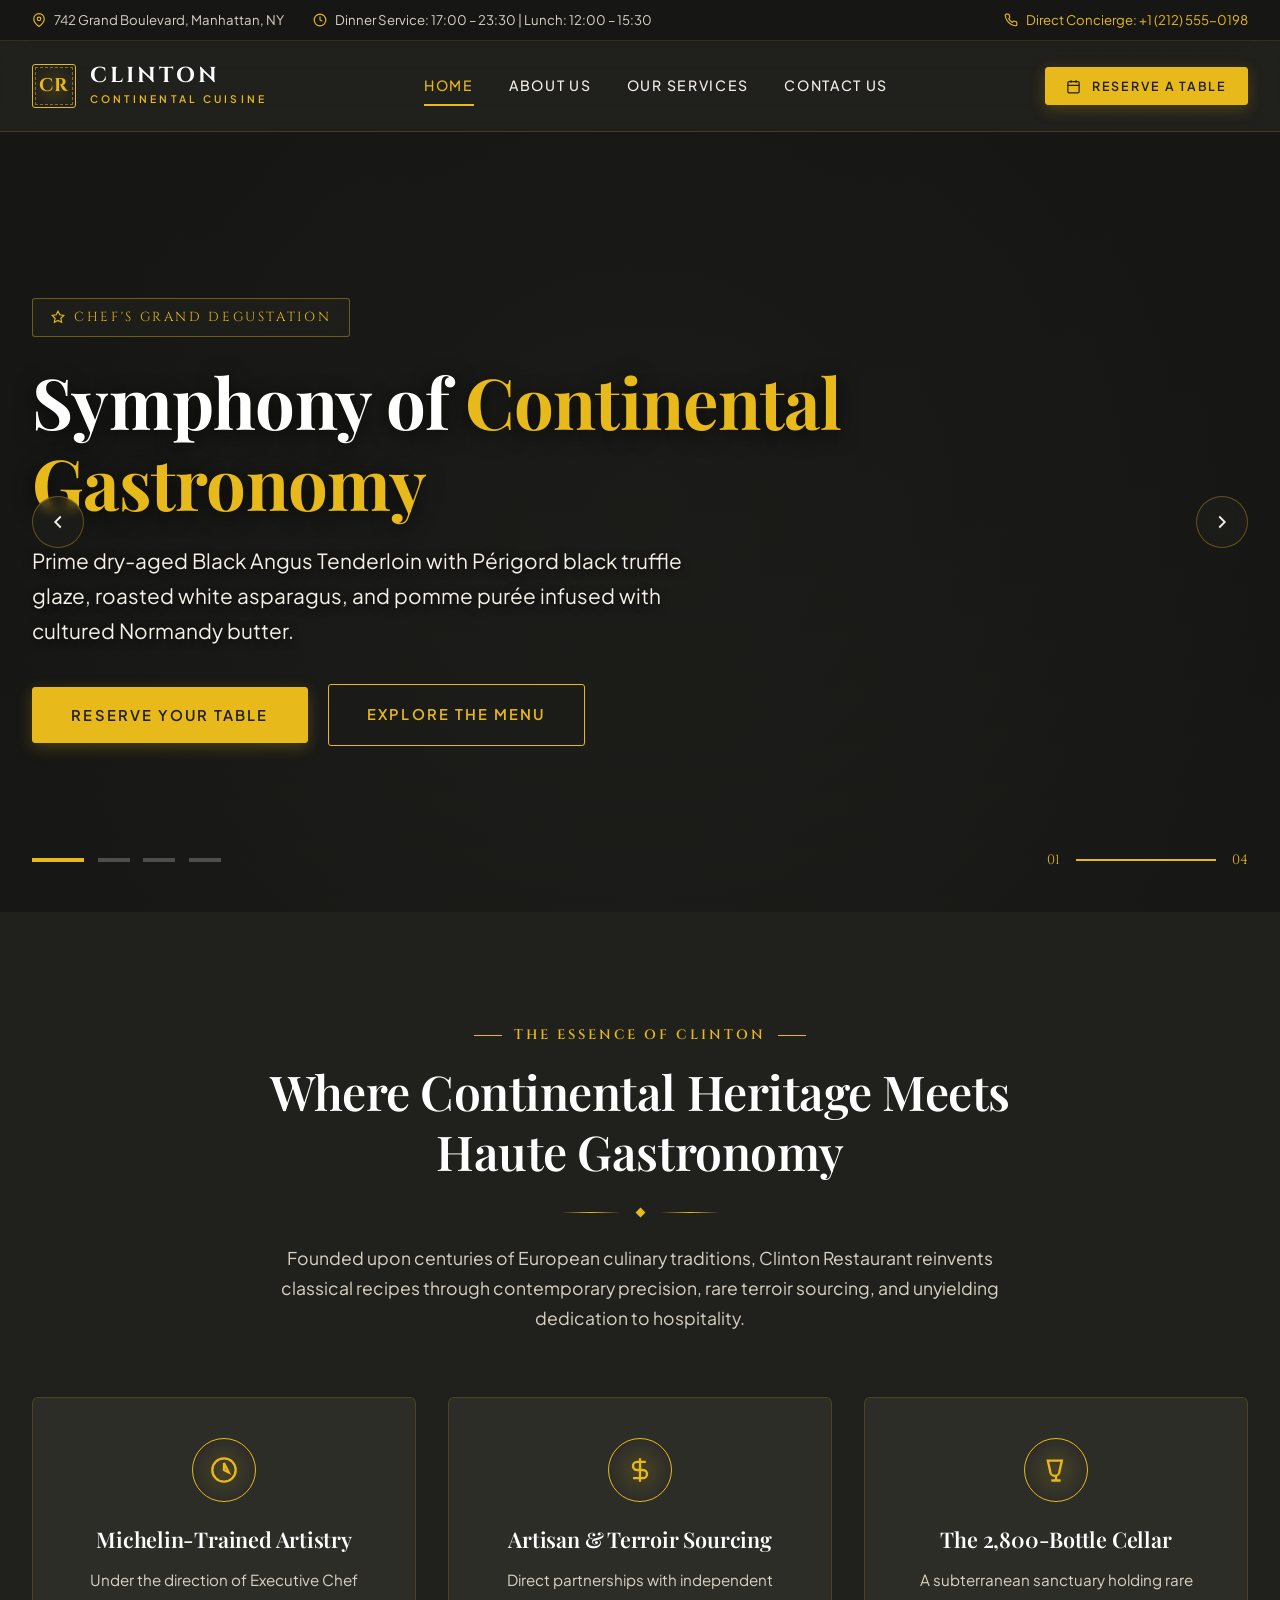
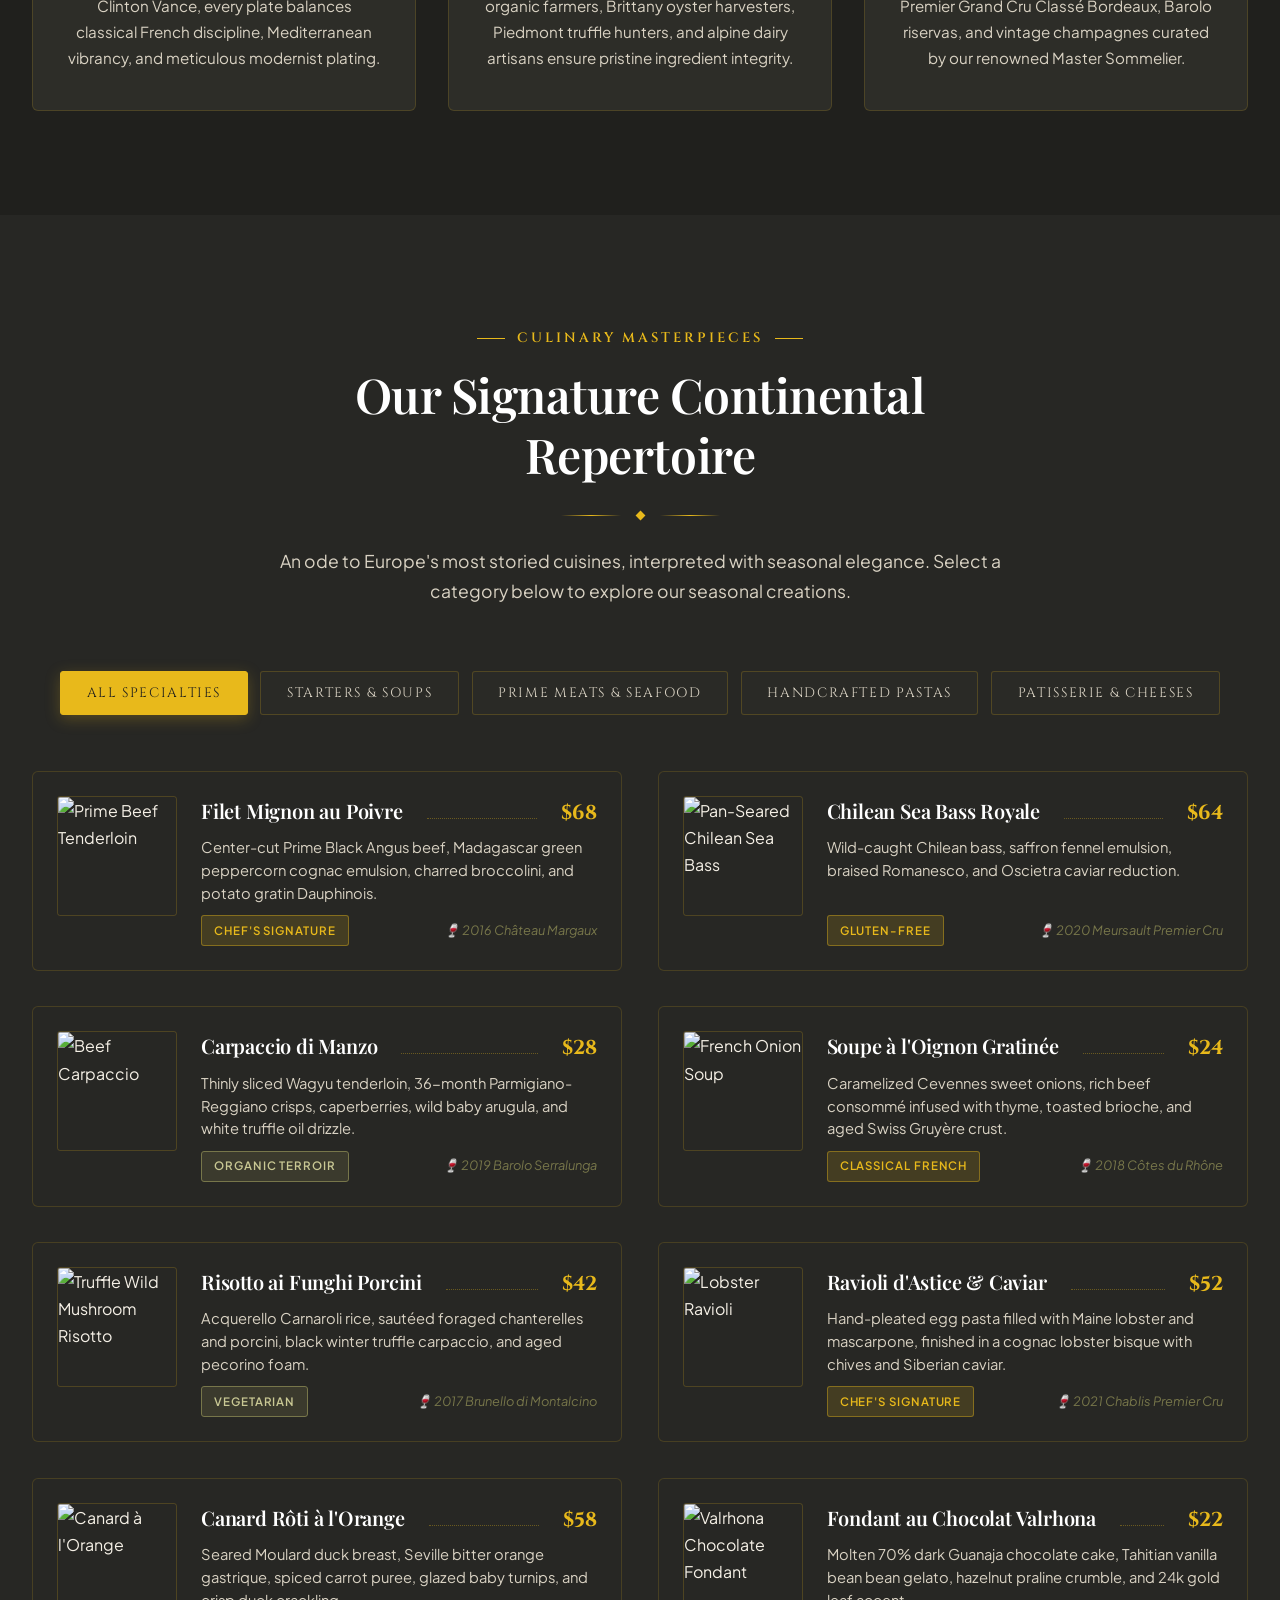
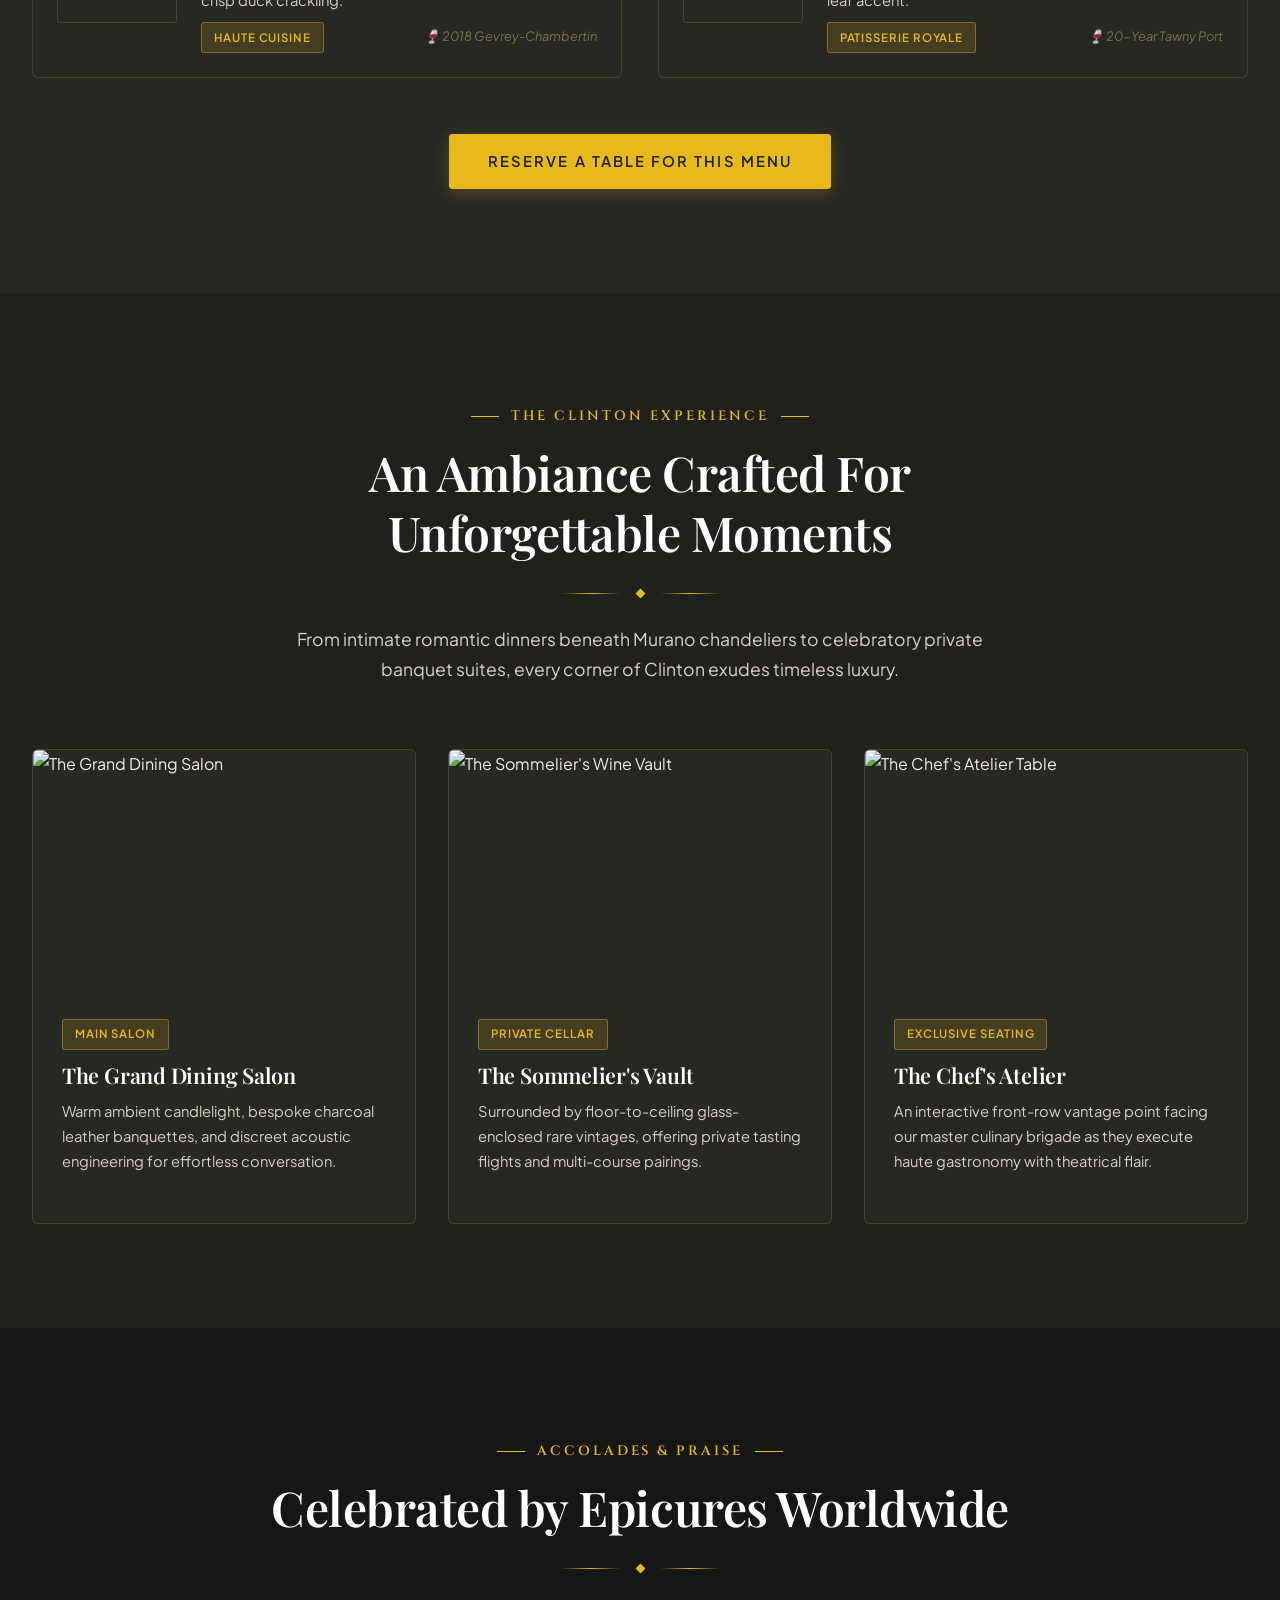
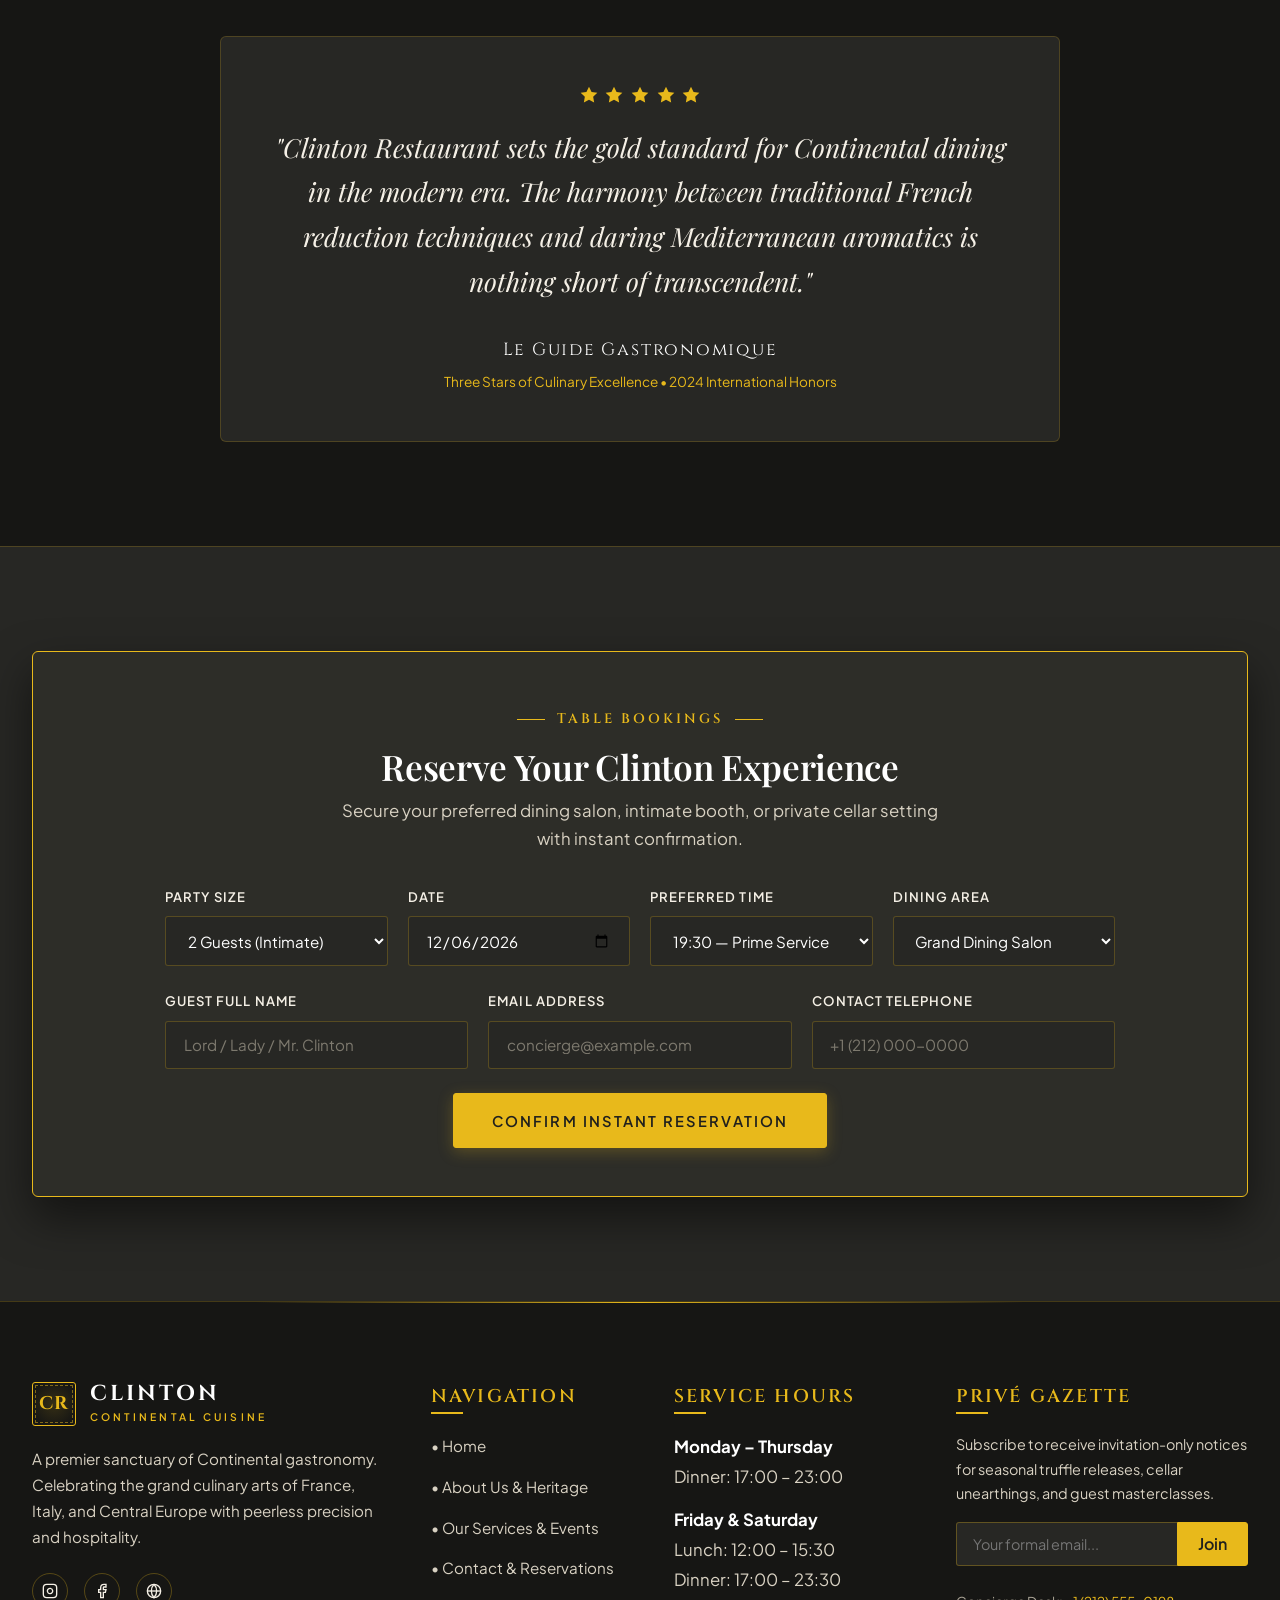
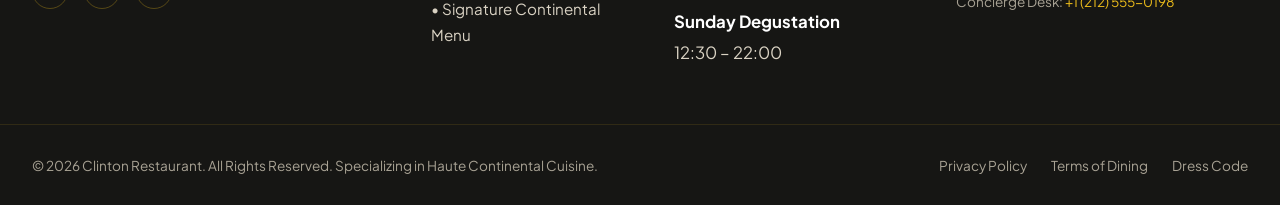
==== index.html @ 73854d2e "Initial commit: Luxury Clinton Restaurant website (Continental Cuisine)" ====
<!DOCTYPE html>
<html lang="en">
<head>
  <meta charset="UTF-8">
  <meta name="viewport" content="width=device-width, initial-scale=1.0">
  <title>Clinton Restaurant — Exceptional Continental Cuisine & Fine Dining</title>
  <meta name="description" content="Welcome to Clinton Restaurant. Experience world-class Continental cuisine, Michelin-inspired gastronomy, and an exquisite 2,800-bottle wine cellar in a luxurious, sophisticated atmosphere.">
  
  <!-- Favicon -->
  <link rel="icon" type="image/svg+xml" href="assets/images/logo-crest.svg">

  <!-- Stylesheets -->
  <link rel="stylesheet" href="assets/css/style.css">
  <link rel="stylesheet" href="assets/css/components.css">
  <link rel="stylesheet" href="assets/css/pages.css">
</head>
<body>

  <!-- 1. TOP ANNOUNCEMENT BAR -->
  <div class="top-bar">
    <div class="container top-bar-inner">
      <div class="top-bar-items">
        <span class="top-bar-item">
          <svg viewBox="0 0 24 24" fill="none" stroke="currentColor" stroke-width="2"><path d="M21 10c0 7-9 13-9 13s-9-6-9-13a9 9 0 0 1 18 0z"></path><circle cx="12" cy="10" r="3"></circle></svg>
          742 Grand Boulevard, Manhattan, NY
        </span>
        <span class="top-bar-item">
          <svg viewBox="0 0 24 24" fill="none" stroke="currentColor" stroke-width="2"><circle cx="12" cy="12" r="10"></circle><polyline points="12 6 12 12 16 14"></polyline></svg>
          Dinner Service: 17:00 – 23:30 | Lunch: 12:00 – 15:30
        </span>
      </div>
      <div class="top-bar-items">
        <a href="tel:+12125550198" class="top-bar-item" style="color: var(--color-mustard-gold);">
          <svg viewBox="0 0 24 24" fill="none" stroke="currentColor" stroke-width="2"><path d="M22 16.92v3a2 2 0 0 1-2.18 2 19.79 19.79 0 0 1-8.63-3.07 19.5 19.5 0 0 1-6-6 19.79 19.79 0 0 1-3.07-8.67A2 2 0 0 1 4.11 2h3a2 2 0 0 1 2 1.72 12.84 12.84 0 0 0 .7 2.81 2 2 0 0 1-.45 2.11L8.09 9.91a16 16 0 0 0 6 6l1.27-1.27a2 2 0 0 1 2.11-.45 12.84 12.84 0 0 0 2.81.7A2 2 0 0 1 22 16.92z"></path></svg>
          Direct Concierge: +1 (212) 555-0198
        </a>
      </div>
    </div>
  </div>

  <!-- 2. STICKY LUXURY HEADER -->
  <header class="site-header">
    <div class="container header-inner">
      <!-- Brand Logo -->
      <a href="index.html" class="brand-logo" aria-label="Clinton Restaurant Home">
        <div class="logo-crest">
          <span class="logo-crest-text">CR</span>
        </div>
        <div class="logo-text-group">
          <span class="logo-title">CLINTON</span>
          <span class="logo-subtitle">CONTINENTAL CUISINE</span>
        </div>
      </a>

      <!-- Desktop Navigation Links -->
      <nav class="nav-menu" aria-label="Main Navigation">
        <a href="index.html" class="nav-link active">Home</a>
        <a href="about.html" class="nav-link">About Us</a>
        <a href="services.html" class="nav-link">Our Services</a>
        <a href="contact.html" class="nav-link">Contact Us</a>
      </nav>

      <!-- Action Button & Mobile Toggle -->
      <div class="header-actions">
        <button class="btn btn-gold btn-sm" data-open-modal="reservation">
          <svg width="15" height="15" viewBox="0 0 24 24" fill="none" stroke="currentColor" stroke-width="2"><rect x="3" y="4" width="18" height="18" rx="2" ry="2"></rect><line x1="16" y1="2" x2="16" y2="6"></line><line x1="8" y1="2" x2="8" y2="6"></line><line x1="3" y1="10" x2="21" y2="10"></line></svg>
          Reserve a Table
        </button>
        <button class="mobile-nav-toggle" aria-label="Toggle navigation menu">
          <span></span>
        </button>
      </div>
    </div>
  </header>

  <!-- MOBILE NAVIGATION DRAWER -->
  <div class="drawer-backdrop"></div>
  <aside class="mobile-drawer" aria-label="Mobile Navigation Drawer">
    <div class="drawer-header">
      <div class="brand-logo">
        <div class="logo-crest">
          <span class="logo-crest-text">CR</span>
        </div>
        <div class="logo-text-group">
          <span class="logo-title" style="font-size: 1.15rem;">CLINTON</span>
          <span class="logo-subtitle">CONTINENTAL CUISINE</span>
        </div>
      </div>
      <button class="drawer-close" aria-label="Close menu">&times;</button>
    </div>

    <nav class="drawer-nav">
      <a href="index.html" class="drawer-nav-link active">Home <span>&rarr;</span></a>
      <a href="about.html" class="drawer-nav-link">About Us <span>&rarr;</span></a>
      <a href="services.html" class="drawer-nav-link">Our Services <span>&rarr;</span></a>
      <a href="contact.html" class="drawer-nav-link">Contact Us <span>&rarr;</span></a>
    </nav>

    <div style="margin-bottom: 2rem;">
      <button class="btn btn-gold btn-lg" style="width: 100%;" data-open-modal="reservation">
        Reserve a Table
      </button>
    </div>

    <div class="drawer-info">
      <p style="margin-bottom: 0.5rem; color: var(--color-pure-white); font-weight: 600;">Clinton Continental Dining</p>
      <p style="font-size: 0.85rem; margin-bottom: 0.5rem;">742 Grand Boulevard, Manhattan, NY</p>
      <p style="font-size: 0.85rem; color: var(--color-mustard-gold);">+1 (212) 555-0198</p>
    </div>
  </aside>

  <!-- 3. PREMIUM ANIMATED HERO SLIDER (Slider Revolution Inspired) -->
  <section class="hero-slider-section" aria-label="Featured Continental Delicacies Slider">
    <div class="hero-slider-container">
      
      <!-- Slide 1: Prime Filet Mignon -->
      <div class="hero-slide is-active" data-slide="0">
        <div class="hero-slide-bg" style="background-image: url('https://images.unsplash.com/photo-1544025162-d76694265947?auto=format&fit=crop&w=1920&q=85');"></div>
        <div class="hero-slide-overlay"></div>
        <div class="container" style="height: 100%;">
          <div class="hero-slide-content">
            <div class="hero-slide-badge">
              <svg width="14" height="14" viewBox="0 0 24 24" fill="none" stroke="currentColor" stroke-width="2"><polygon points="12 2 15.09 8.26 22 9.27 17 14.14 18.18 21.02 12 17.77 5.82 21.02 7 14.14 2 9.27 8.91 8.26 12 2"></polygon></svg>
              Chef's Grand Degustation
            </div>
            <h1 class="hero-slide-title">
              Symphony of <span>Continental Gastronomy</span>
            </h1>
            <p class="hero-slide-desc">
              Prime dry-aged Black Angus Tenderloin with Périgord black truffle glaze, roasted white asparagus, and pomme purée infused with cultured Normandy butter.
            </p>
            <div class="hero-slide-actions">
              <button class="btn btn-gold btn-lg" data-open-modal="reservation">
                Reserve Your Table
              </button>
              <a href="#signature-menu" class="btn btn-outline-gold btn-lg">
                Explore The Menu
              </a>
            </div>
          </div>
        </div>
      </div>

      <!-- Slide 2: Chilean Sea Bass -->
      <div class="hero-slide" data-slide="1">
        <div class="hero-slide-bg" style="background-image: url('https://images.unsplash.com/photo-1519708227418-c8fd9a32b7a2?auto=format&fit=crop&w=1920&q=85');"></div>
        <div class="hero-slide-overlay"></div>
        <div class="container" style="height: 100%;">
          <div class="hero-slide-content">
            <div class="hero-slide-badge">
              <svg width="14" height="14" viewBox="0 0 24 24" fill="none" stroke="currentColor" stroke-width="2"><path d="M12 2L2 7l10 5 10-5-10-5zM2 17l10 5 10-5M2 12l10 5 10-5"></path></svg>
              Oceanic Excellence
            </div>
            <h2 class="hero-slide-title">
              Mediterranean Soul, <span>Pristine Elegance</span>
            </h2>
            <p class="hero-slide-desc">
              Pan-seared Chilean Sea Bass delicately nestled in saffron-infused fennel velouté, crowned with Royal Oscietra Caviar and wild coastal samphire.
            </p>
            <div class="hero-slide-actions">
              <button class="btn btn-gold btn-lg" data-open-modal="reservation">
                Reserve an Evening
              </button>
              <a href="services.html" class="btn btn-outline-gold btn-lg">
                Private Dining
              </a>
            </div>
          </div>
        </div>
      </div>

      <!-- Slide 3: Confit Duck Breast -->
      <div class="hero-slide" data-slide="2">
        <div class="hero-slide-bg" style="background-image: url('https://images.unsplash.com/photo-1514944298352-78d120a13d09?auto=format&fit=crop&w=1920&q=85');"></div>
        <div class="hero-slide-overlay"></div>
        <div class="container" style="height: 100%;">
          <div class="hero-slide-content">
            <div class="hero-slide-badge">
              <svg width="14" height="14" viewBox="0 0 24 24" fill="none" stroke="currentColor" stroke-width="2"><circle cx="12" cy="12" r="10"></circle><path d="M8 14s1.5 2 4 2 4-2 4-2"></path><line x1="9" y1="9" x2="9.01" y2="9"></line><line x1="15" y1="9" x2="15.01" y2="9"></line></svg>
              Classical Heritage
            </div>
            <h2 class="hero-slide-title">
              Culinary Artistry, <span>Modern Precision</span>
            </h2>
            <p class="hero-slide-desc">
              Crisp-skinned Duck Breast à l'Orange accompanied by organic parsnip purée, caramelized mission figs, and a rich reduction of 12-year Grand Marnier.
            </p>
            <div class="hero-slide-actions">
              <a href="about.html" class="btn btn-gold btn-lg">
                Discover Our Heritage
              </a>
              <button class="btn btn-outline-gold btn-lg" data-open-modal="reservation">
                Book A Table
              </button>
            </div>
          </div>
        </div>
      </div>

      <!-- Slide 4: Valrhona Chocolate & Grand Reserves -->
      <div class="hero-slide" data-slide="3">
        <div class="hero-slide-bg" style="background-image: url('https://images.unsplash.com/photo-1541781774459-bb2af2f05b55?auto=format&fit=crop&w=1920&q=85');"></div>
        <div class="hero-slide-overlay"></div>
        <div class="container" style="height: 100%;">
          <div class="hero-slide-content">
            <div class="hero-slide-badge">
              <svg width="14" height="14" viewBox="0 0 24 24" fill="none" stroke="currentColor" stroke-width="2"><path d="M18 8h1a4 4 0 0 1 0 8h-1"></path><path d="M2 8h16v9a4 4 0 0 1-4 4H6a4 4 0 0 1-4-4V8z"></path><line x1="6" y1="1" x2="6" y2="4"></line><line x1="10" y1="1" x2="10" y2="4"></line><line x1="14" y1="1" x2="14" y2="4"></line></svg>
              Decadent Finale
            </div>
            <h2 class="hero-slide-title">
              Viennese Patisserie & <span>Grand Cellar Vintages</span>
            </h2>
            <p class="hero-slide-desc">
              Warm Valrhona 72% Dark Chocolate Fondant with bourbon vanilla gelato, 24-karat gold leaf, and rare vintages selected by our head sommelier.
            </p>
            <div class="hero-slide-actions">
              <button class="btn btn-gold btn-lg" data-open-modal="reservation">
                Experience Clinton
              </button>
              <a href="contact.html" class="btn btn-outline-gold btn-lg">
                Contact Concierge
              </a>
            </div>
          </div>
        </div>
      </div>

      <!-- Slider Navigation Controls -->
      <button class="slider-control-arrow slider-arrow-prev" aria-label="Previous Slide">
        <svg width="22" height="22" viewBox="0 0 24 24" fill="none" stroke="currentColor" stroke-width="2"><polyline points="15 18 9 12 15 6"></polyline></svg>
      </button>
      <button class="slider-control-arrow slider-arrow-next" aria-label="Next Slide">
        <svg width="22" height="22" viewBox="0 0 24 24" fill="none" stroke="currentColor" stroke-width="2"><polyline points="9 18 15 12 9 6"></polyline></svg>
      </button>

      <!-- Bottom Slider Footer Bar with Progress Bar -->
      <div class="slider-nav-footer">
        <div class="container slider-nav-inner">
          <div class="slider-indicators">
            <button class="slider-indicator-dot is-active" aria-label="Slide 1"></button>
            <button class="slider-indicator-dot" aria-label="Slide 2"></button>
            <button class="slider-indicator-dot" aria-label="Slide 3"></button>
            <button class="slider-indicator-dot" aria-label="Slide 4"></button>
          </div>

          <div class="slider-progress-wrap">
            <span class="slider-current-num">01</span>
            <div class="slider-timer-bar">
              <div class="slider-timer-bar-fill"></div>
            </div>
            <span class="slider-total-num">04</span>
          </div>
        </div>
      </div>

    </div>
  </section>

  <!-- 4. ESSENCE & PHILOSOPHY SECTION -->
  <section class="section section-dark">
    <div class="container">
      <div class="section-header">
        <div class="section-eyebrow">The Essence of Clinton</div>
        <h2 class="section-title">Where Continental Heritage Meets Haute Gastronomy</h2>
        <div class="ornament-divider">
          <div class="ornament-diamond"></div>
        </div>
        <p class="section-subtitle">
          Founded upon centuries of European culinary traditions, Clinton Restaurant reinvents classical recipes through contemporary precision, rare terroir sourcing, and unyielding dedication to hospitality.
        </p>
      </div>

      <div class="grid grid-3">
        <!-- Pillar 1 -->
        <div class="feature-box">
          <div class="feature-icon-wrap">
            <svg viewBox="0 0 24 24" fill="none" stroke="currentColor" stroke-width="2"><circle cx="12" cy="12" r="10"></circle><polygon points="12 6 12 12 16 14"></polygon></svg>
          </div>
          <h3 class="feature-box-title">Michelin-Trained Artistry</h3>
          <p class="feature-box-text">
            Under the direction of Executive Chef Clinton Vance, every plate balances classical French discipline, Mediterranean vibrancy, and meticulous modernist plating.
          </p>
        </div>

        <!-- Pillar 2 -->
        <div class="feature-box">
          <div class="feature-icon-wrap">
            <svg viewBox="0 0 24 24" fill="none" stroke="currentColor" stroke-width="2"><path d="M12 2v20M17 5H9.5a3.5 3.5 0 0 0 0 7h5a3.5 3.5 0 0 1 0 7H6"></path></svg>
          </div>
          <h3 class="feature-box-title">Artisan & Terroir Sourcing</h3>
          <p class="feature-box-text">
            Direct partnerships with independent organic farmers, Brittany oyster harvesters, Piedmont truffle hunters, and alpine dairy artisans ensure pristine ingredient integrity.
          </p>
        </div>

        <!-- Pillar 3 -->
        <div class="feature-box">
          <div class="feature-icon-wrap">
            <svg viewBox="0 0 24 24" fill="none" stroke="currentColor" stroke-width="2"><path d="M8 21h8M12 17v4M7 4h10l-2 9a4 4 0 0 1-8 0L5 4z"></path></svg>
          </div>
          <h3 class="feature-box-title">The 2,800-Bottle Cellar</h3>
          <p class="feature-box-text">
            A subterranean sanctuary holding rare Premier Grand Cru Classé Bordeaux, Barolo riservas, and vintage champagnes curated by our renowned Master Sommelier.
          </p>
        </div>
      </div>
    </div>
  </section>

  <!-- 5. SIGNATURE CONTINENTAL MENU SHOWCASE -->
  <section id="signature-menu" class="section section-surface">
    <div class="container">
      <div class="section-header">
        <div class="section-eyebrow">Culinary Masterpieces</div>
        <h2 class="section-title">Our Signature Continental Repertoire</h2>
        <div class="ornament-divider">
          <div class="ornament-diamond"></div>
        </div>
        <p class="section-subtitle">
          An ode to Europe's most storied cuisines, interpreted with seasonal elegance. Select a category below to explore our seasonal creations.
        </p>
      </div>

      <!-- Category Filter Tabs -->
      <div class="menu-category-tabs">
        <button class="menu-tab-btn is-active" data-category="all">All Specialties</button>
        <button class="menu-tab-btn" data-category="starters">Starters & Soups</button>
        <button class="menu-tab-btn" data-category="mains">Prime Meats & Seafood</button>
        <button class="menu-tab-btn" data-category="pastas">Handcrafted Pastas</button>
        <button class="menu-tab-btn" data-category="desserts">Patisserie & Cheeses</button>
      </div>

      <!-- Menu Items Grid -->
      <div class="menu-items-grid">
        
        <!-- Dish 1 -->
        <div class="menu-card" data-category="mains">
          <img src="https://images.unsplash.com/photo-1544025162-d76694265947?auto=format&fit=crop&w=300&q=80" alt="Prime Beef Tenderloin" class="menu-card-img">
          <div class="menu-card-body">
            <div class="menu-card-header">
              <h3 class="menu-card-title">Filet Mignon au Poivre</h3>
              <div class="menu-card-dots"></div>
              <span class="menu-card-price">$68</span>
            </div>
            <p class="menu-card-desc">
              Center-cut Prime Black Angus beef, Madagascar green peppercorn cognac emulsion, charred broccolini, and potato gratin Dauphinois.
            </p>
            <div class="menu-card-footer">
              <span class="badge badge-gold">Chef's Signature</span>
              <span class="menu-card-pairing">🍷 2016 Château Margaux</span>
            </div>
          </div>
        </div>

        <!-- Dish 2 -->
        <div class="menu-card" data-category="mains">
          <img src="https://images.unsplash.com/photo-1519708227418-c8fd9a32b7a2?auto=format&fit=crop&w=300&q=80" alt="Pan-Seared Chilean Sea Bass" class="menu-card-img">
          <div class="menu-card-body">
            <div class="menu-card-header">
              <h3 class="menu-card-title">Chilean Sea Bass Royale</h3>
              <div class="menu-card-dots"></div>
              <span class="menu-card-price">$64</span>
            </div>
            <p class="menu-card-desc">
              Wild-caught Chilean bass, saffron fennel emulsion, braised Romanesco, and Oscietra caviar reduction.
            </p>
            <div class="menu-card-footer">
              <span class="badge badge-gold">Gluten-Free</span>
              <span class="menu-card-pairing">🍷 2020 Meursault Premier Cru</span>
            </div>
          </div>
        </div>

        <!-- Dish 3 -->
        <div class="menu-card" data-category="starters">
          <img src="https://images.unsplash.com/photo-1541529086526-db283c563270?auto=format&fit=crop&w=300&q=80" alt="Beef Carpaccio" class="menu-card-img">
          <div class="menu-card-body">
            <div class="menu-card-header">
              <h3 class="menu-card-title">Carpaccio di Manzo</h3>
              <div class="menu-card-dots"></div>
              <span class="menu-card-price">$28</span>
            </div>
            <p class="menu-card-desc">
              Thinly sliced Wagyu tenderloin, 36-month Parmigiano-Reggiano crisps, caperberries, wild baby arugula, and white truffle oil drizzle.
            </p>
            <div class="menu-card-footer">
              <span class="badge badge-olive">Organic Terroir</span>
              <span class="menu-card-pairing">🍷 2019 Barolo Serralunga</span>
            </div>
          </div>
        </div>

        <!-- Dish 4 -->
        <div class="menu-card" data-category="starters">
          <img src="https://images.unsplash.com/photo-1547592180-85f173990554?auto=format&fit=crop&w=300&q=80" alt="French Onion Soup" class="menu-card-img">
          <div class="menu-card-body">
            <div class="menu-card-header">
              <h3 class="menu-card-title">Soupe à l'Oignon Gratinée</h3>
              <div class="menu-card-dots"></div>
              <span class="menu-card-price">$24</span>
            </div>
            <p class="menu-card-desc">
              Caramelized Cevennes sweet onions, rich beef consommé infused with thyme, toasted brioche, and aged Swiss Gruyère crust.
            </p>
            <div class="menu-card-footer">
              <span class="badge badge-gold">Classical French</span>
              <span class="menu-card-pairing">🍷 2018 Côtes du Rhône</span>
            </div>
          </div>
        </div>

        <!-- Dish 5 -->
        <div class="menu-card" data-category="pastas">
          <img src="https://images.unsplash.com/photo-1621996346565-e3d5d6281724?auto=format&fit=crop&w=300&q=80" alt="Truffle Wild Mushroom Risotto" class="menu-card-img">
          <div class="menu-card-body">
            <div class="menu-card-header">
              <h3 class="menu-card-title">Risotto ai Funghi Porcini</h3>
              <div class="menu-card-dots"></div>
              <span class="menu-card-price">$42</span>
            </div>
            <p class="menu-card-desc">
              Acquerello Carnaroli rice, sautéed foraged chanterelles and porcini, black winter truffle carpaccio, and aged pecorino foam.
            </p>
            <div class="menu-card-footer">
              <span class="badge badge-olive">Vegetarian</span>
              <span class="menu-card-pairing">🍷 2017 Brunello di Montalcino</span>
            </div>
          </div>
        </div>

        <!-- Dish 6 -->
        <div class="menu-card" data-category="pastas">
          <img src="https://images.unsplash.com/photo-1551183053-bf91a1d81141?auto=format&fit=crop&w=300&q=80" alt="Lobster Ravioli" class="menu-card-img">
          <div class="menu-card-body">
            <div class="menu-card-header">
              <h3 class="menu-card-title">Ravioli d'Astice & Caviar</h3>
              <div class="menu-card-dots"></div>
              <span class="menu-card-price">$52</span>
            </div>
            <p class="menu-card-desc">
              Hand-pleated egg pasta filled with Maine lobster and mascarpone, finished in a cognac lobster bisque with chives and Siberian caviar.
            </p>
            <div class="menu-card-footer">
              <span class="badge badge-gold">Chef's Signature</span>
              <span class="menu-card-pairing">🍷 2021 Chablis Premier Cru</span>
            </div>
          </div>
        </div>

        <!-- Dish 7 -->
        <div class="menu-card" data-category="mains">
          <img src="https://images.unsplash.com/photo-1514944298352-78d120a13d09?auto=format&fit=crop&w=300&q=80" alt="Canard à l'Orange" class="menu-card-img">
          <div class="menu-card-body">
            <div class="menu-card-header">
              <h3 class="menu-card-title">Canard Rôti à l'Orange</h3>
              <div class="menu-card-dots"></div>
              <span class="menu-card-price">$58</span>
            </div>
            <p class="menu-card-desc">
              Seared Moulard duck breast, Seville bitter orange gastrique, spiced carrot puree, glazed baby turnips, and crisp duck crackling.
            </p>
            <div class="menu-card-footer">
              <span class="badge badge-gold">Haute Cuisine</span>
              <span class="menu-card-pairing">🍷 2018 Gevrey-Chambertin</span>
            </div>
          </div>
        </div>

        <!-- Dish 8 -->
        <div class="menu-card" data-category="desserts">
          <img src="https://images.unsplash.com/photo-1541781774459-bb2af2f05b55?auto=format&fit=crop&w=300&q=80" alt="Valrhona Chocolate Fondant" class="menu-card-img">
          <div class="menu-card-body">
            <div class="menu-card-header">
              <h3 class="menu-card-title">Fondant au Chocolat Valrhona</h3>
              <div class="menu-card-dots"></div>
              <span class="menu-card-price">$22</span>
            </div>
            <p class="menu-card-desc">
              Molten 70% dark Guanaja chocolate cake, Tahitian vanilla bean bean gelato, hazelnut praline crumble, and 24k gold leaf accent.
            </p>
            <div class="menu-card-footer">
              <span class="badge badge-gold">Patisserie Royale</span>
              <span class="menu-card-pairing">🍷 20-Year Tawny Port</span>
            </div>
          </div>
        </div>

      </div>

      <div style="text-align: center; margin-top: 3.5rem;">
        <button class="btn btn-gold btn-lg" data-open-modal="reservation">
          Reserve a Table For This Menu
        </button>
      </div>
    </div>
  </section>

  <!-- 6. THE CLINTON EXPERIENCE & AMBIANCE -->
  <section class="section section-dark">
    <div class="container">
      <div class="section-header">
        <div class="section-eyebrow">The Clinton Experience</div>
        <h2 class="section-title">An Ambiance Crafted For Unforgettable Moments</h2>
        <div class="ornament-divider">
          <div class="ornament-diamond"></div>
        </div>
        <p class="section-subtitle">
          From intimate romantic dinners beneath Murano chandeliers to celebratory private banquet suites, every corner of Clinton exudes timeless luxury.
        </p>
      </div>

      <div class="grid grid-3">
        <!-- Room 1 -->
        <div style="border-radius: var(--radius-sm); overflow: hidden; border: 1px solid rgba(232, 185, 27, 0.2); background: var(--color-charcoal-surface);">
          <div style="height: 240px; overflow: hidden;">
            <img src="https://images.unsplash.com/photo-1517248135467-4c7edcad34c4?auto=format&fit=crop&w=600&q=80" alt="The Grand Dining Salon" style="width: 100%; height: 100%; object-fit: cover; transition: transform 0.5s ease;">
          </div>
          <div style="padding: 1.8rem;">
            <span class="badge badge-gold" style="margin-bottom: 0.75rem;">Main Salon</span>
            <h3 style="font-size: 1.35rem; margin-bottom: 0.65rem;">The Grand Dining Salon</h3>
            <p style="font-size: 0.92rem; color: var(--color-cream-muted);">
              Warm ambient candlelight, bespoke charcoal leather banquettes, and discreet acoustic engineering for effortless conversation.
            </p>
          </div>
        </div>

        <!-- Room 2 -->
        <div style="border-radius: var(--radius-sm); overflow: hidden; border: 1px solid rgba(232, 185, 27, 0.2); background: var(--color-charcoal-surface);">
          <div style="height: 240px; overflow: hidden;">
            <img src="https://images.unsplash.com/photo-1510812431401-41d2bd2722f3?auto=format&fit=crop&w=600&q=80" alt="The Sommelier's Wine Vault" style="width: 100%; height: 100%; object-fit: cover; transition: transform 0.5s ease;">
          </div>
          <div style="padding: 1.8rem;">
            <span class="badge badge-gold" style="margin-bottom: 0.75rem;">Private Cellar</span>
            <h3 style="font-size: 1.35rem; margin-bottom: 0.65rem;">The Sommelier's Vault</h3>
            <p style="font-size: 0.92rem; color: var(--color-cream-muted);">
              Surrounded by floor-to-ceiling glass-enclosed rare vintages, offering private tasting flights and multi-course pairings.
            </p>
          </div>
        </div>

        <!-- Room 3 -->
        <div style="border-radius: var(--radius-sm); overflow: hidden; border: 1px solid rgba(232, 185, 27, 0.2); background: var(--color-charcoal-surface);">
          <div style="height: 240px; overflow: hidden;">
            <img src="https://images.unsplash.com/photo-1550966871-3ed3cdb5ed0c?auto=format&fit=crop&w=600&q=80" alt="The Chef's Atelier Table" style="width: 100%; height: 100%; object-fit: cover; transition: transform 0.5s ease;">
          </div>
          <div style="padding: 1.8rem;">
            <span class="badge badge-gold" style="margin-bottom: 0.75rem;">Exclusive Seating</span>
            <h3 style="font-size: 1.35rem; margin-bottom: 0.65rem;">The Chef's Atelier</h3>
            <p style="font-size: 0.92rem; color: var(--color-cream-muted);">
              An interactive front-row vantage point facing our master culinary brigade as they execute haute gastronomy with theatrical flair.
            </p>
          </div>
        </div>
      </div>
    </div>
  </section>

  <!-- 7. CRITIC ACCOLADES & GUEST TESTIMONIALS -->
  <section class="section section-deep">
    <div class="container">
      <div class="section-header">
        <div class="section-eyebrow">Accolades & Praise</div>
        <h2 class="section-title">Celebrated by Epicures Worldwide</h2>
        <div class="ornament-divider">
          <div class="ornament-diamond"></div>
        </div>
      </div>

      <div class="testimonial-card">
        <div class="stars-rating">
          <svg width="20" height="20" fill="currentColor" viewBox="0 0 24 24"><polygon points="12 2 15.09 8.26 22 9.27 17 14.14 18.18 21.02 12 17.77 5.82 21.02 7 14.14 2 9.27 8.91 8.26 12 2"></polygon></svg>
          <svg width="20" height="20" fill="currentColor" viewBox="0 0 24 24"><polygon points="12 2 15.09 8.26 22 9.27 17 14.14 18.18 21.02 12 17.77 5.82 21.02 7 14.14 2 9.27 8.91 8.26 12 2"></polygon></svg>
          <svg width="20" height="20" fill="currentColor" viewBox="0 0 24 24"><polygon points="12 2 15.09 8.26 22 9.27 17 14.14 18.18 21.02 12 17.77 5.82 21.02 7 14.14 2 9.27 8.91 8.26 12 2"></polygon></svg>
          <svg width="20" height="20" fill="currentColor" viewBox="0 0 24 24"><polygon points="12 2 15.09 8.26 22 9.27 17 14.14 18.18 21.02 12 17.77 5.82 21.02 7 14.14 2 9.27 8.91 8.26 12 2"></polygon></svg>
          <svg width="20" height="20" fill="currentColor" viewBox="0 0 24 24"><polygon points="12 2 15.09 8.26 22 9.27 17 14.14 18.18 21.02 12 17.77 5.82 21.02 7 14.14 2 9.27 8.91 8.26 12 2"></polygon></svg>
        </div>
        <p class="testimonial-text">
          "Clinton Restaurant sets the gold standard for Continental dining in the modern era. The harmony between traditional French reduction techniques and daring Mediterranean aromatics is nothing short of transcendent."
        </p>
        <div class="testimonial-author-name">Le Guide Gastronomique</div>
        <div class="testimonial-author-title">Three Stars of Culinary Excellence &bull; 2024 International Honors</div>
      </div>
    </div>
  </section>

  <!-- 8. INSTANT TABLE RESERVATION STRIP -->
  <section class="section section-surface" style="border-top: 1px solid rgba(232, 185, 27, 0.2);">
    <div class="container">
      <div style="background-color: var(--color-charcoal-card); border: 1px solid var(--color-mustard-gold); border-radius: var(--radius-sm); padding: 3rem 2.5rem; box-shadow: var(--shadow-lg);">
        <div style="text-align: center; margin-bottom: 2rem;">
          <div class="section-eyebrow">Table Bookings</div>
          <h3 style="font-size: 2.2rem; margin-bottom: 0.5rem;">Reserve Your Clinton Experience</h3>
          <p style="color: var(--color-cream-muted); max-width: 600px; margin: 0 auto;">
            Secure your preferred dining salon, intimate booth, or private cellar setting with instant confirmation.
          </p>
        </div>

        <form class="reservation-form" style="max-width: 950px; margin: 0 auto;">
          <div class="grid grid-4" style="gap: 1.25rem; margin-bottom: 1.5rem;">
            <div class="form-group" style="margin-bottom: 0;">
              <label class="form-label">Party Size</label>
              <select class="form-control" name="guests">
                <option value="1 Guest">1 Guest (Solo Dining)</option>
                <option value="2 Guests" selected>2 Guests (Intimate)</option>
                <option value="3 Guests">3 Guests</option>
                <option value="4 Guests">4 Guests</option>
                <option value="6 Guests">6 Guests (Dinner Party)</option>
                <option value="8+ Guests">8+ Guests (Private Salon)</option>
              </select>
            </div>

            <div class="form-group" style="margin-bottom: 0;">
              <label class="form-label">Date</label>
              <input type="date" class="form-control" name="date" required>
            </div>

            <div class="form-group" style="margin-bottom: 0;">
              <label class="form-label">Preferred Time</label>
              <select class="form-control" name="dining_time">
                <option value="17:30">17:30 — Early Dinner</option>
                <option value="18:30">18:30 — Evening</option>
                <option value="19:30" selected>19:30 — Prime Service</option>
                <option value="20:30">20:30 — Late Seating</option>
                <option value="21:30">21:30 — Nightcap</option>
              </select>
            </div>

            <div class="form-group" style="margin-bottom: 0;">
              <label class="form-label">Dining Area</label>
              <select class="form-control" name="seating_area">
                <option value="Grand Dining Salon" selected>Grand Dining Salon</option>
                <option value="The Sommelier Vault">The Sommelier Vault</option>
                <option value="Chef's Atelier Table">Chef's Atelier Table</option>
                <option value="Candlelit Terrace">Candlelit Terrace</option>
              </select>
            </div>
          </div>

          <div class="grid grid-3" style="gap: 1.25rem; margin-bottom: 1.5rem;">
            <div class="form-group" style="margin-bottom: 0;">
              <label class="form-label">Guest Full Name</label>
              <input type="text" class="form-control" name="name" placeholder="Lord / Lady / Mr. Clinton" required>
            </div>
            <div class="form-group" style="margin-bottom: 0;">
              <label class="form-label">Email Address</label>
              <input type="email" class="form-control" name="email" placeholder="concierge@example.com" required>
            </div>
            <div class="form-group" style="margin-bottom: 0;">
              <label class="form-label">Contact Telephone</label>
              <input type="tel" class="form-control" name="phone" placeholder="+1 (212) 000-0000" required>
            </div>
          </div>

          <div style="text-align: center; margin-top: 1.5rem;">
            <button type="submit" class="btn btn-gold btn-lg" style="min-width: 280px;">
              Confirm Instant Reservation
            </button>
          </div>
        </form>
      </div>
    </div>
  </section>

  <!-- 9. GLOBAL FOOTER -->
  <footer class="site-footer">
    <div class="footer-top">
      <div class="container footer-grid">
        <!-- Col 1: Brand & Crest -->
        <div>
          <a href="index.html" class="brand-logo" style="margin-bottom: 1.25rem;">
            <div class="logo-crest">
              <span class="logo-crest-text">CR</span>
            </div>
            <div class="logo-text-group">
              <span class="logo-title">CLINTON</span>
              <span class="logo-subtitle">CONTINENTAL CUISINE</span>
            </div>
          </a>
          <p style="font-size: 0.95rem; color: var(--color-cream-muted); line-height: 1.7; margin-bottom: 1.5rem;">
            A premier sanctuary of Continental gastronomy. Celebrating the grand culinary arts of France, Italy, and Central Europe with peerless precision and hospitality.
          </p>
          <div class="footer-socials">
            <a href="#" class="social-icon-btn" aria-label="Instagram">
              <svg width="16" height="16" viewBox="0 0 24 24" fill="none" stroke="currentColor" stroke-width="2"><rect x="2" y="2" width="20" height="20" rx="5" ry="5"></rect><path d="M16 11.37A4 4 0 1 1 12.63 8 4 4 0 0 1 16 11.37z"></path><line x1="17.5" y1="6.5" x2="17.51" y2="6.5"></line></svg>
            </a>
            <a href="#" class="social-icon-btn" aria-label="Facebook">
              <svg width="16" height="16" viewBox="0 0 24 24" fill="none" stroke="currentColor" stroke-width="2"><path d="M18 2h-3a5 5 0 0 0-5 5v3H7v4h3v8h4v-8h3l1-4h-4V7a1 1 0 0 1 1-1h3z"></path></svg>
            </a>
            <a href="#" class="social-icon-btn" aria-label="TripAdvisor">
              <svg width="16" height="16" viewBox="0 0 24 24" fill="none" stroke="currentColor" stroke-width="2"><circle cx="12" cy="12" r="10"></circle><path d="M12 2a14.5 14.5 0 0 0 0 20 14.5 14.5 0 0 0 0-20"></path><path d="M2 12h20"></path></svg>
            </a>
          </div>
        </div>

        <!-- Col 2: Navigation Links -->
        <div>
          <h4 class="footer-col-title">Navigation</h4>
          <ul class="footer-links">
            <li><a href="index.html" class="footer-link">&bull; Home</a></li>
            <li><a href="about.html" class="footer-link">&bull; About Us & Heritage</a></li>
            <li><a href="services.html" class="footer-link">&bull; Our Services & Events</a></li>
            <li><a href="contact.html" class="footer-link">&bull; Contact & Reservations</a></li>
            <li><a href="#signature-menu" class="footer-link">&bull; Signature Continental Menu</a></li>
          </ul>
        </div>

        <!-- Col 3: Hours & Dining -->
        <div>
          <h4 class="footer-col-title">Service Hours</h4>
          <div style="font-size: 0.9rem; color: var(--color-cream-muted); line-height: 1.8;">
            <p style="margin-bottom: 0.75rem;">
              <strong style="color: var(--color-pure-white); display: block;">Monday – Thursday</strong>
              Dinner: 17:00 – 23:00
            </p>
            <p style="margin-bottom: 0.75rem;">
              <strong style="color: var(--color-pure-white); display: block;">Friday & Saturday</strong>
              Lunch: 12:00 – 15:30<br>
              Dinner: 17:00 – 23:30
            </p>
            <p style="margin-bottom: 0;">
              <strong style="color: var(--color-pure-white); display: block;">Sunday Degustation</strong>
              12:30 – 22:00
            </p>
          </div>
        </div>

        <!-- Col 4: Newsletter & Concierge -->
        <div>
          <h4 class="footer-col-title">Privé Gazette</h4>
          <p style="font-size: 0.9rem; color: var(--color-cream-muted); margin-bottom: 1rem;">
            Subscribe to receive invitation-only notices for seasonal truffle releases, cellar unearthings, and guest masterclasses.
          </p>
          <form class="footer-newsletter-form">
            <input type="email" class="footer-newsletter-input" placeholder="Your formal email..." required>
            <button type="submit" class="footer-newsletter-btn">Join</button>
          </form>
          <div style="margin-top: 1.5rem; font-size: 0.85rem; color: var(--color-cream-dim);">
            Concierge Desk: <span style="color: var(--color-mustard-gold);">+1 (212) 555-0198</span>
          </div>
        </div>
      </div>
    </div>

    <div class="footer-bottom">
      <div class="container footer-bottom-inner">
        <div>
          &copy; 2026 Clinton Restaurant. All Rights Reserved. Specializing in Haute Continental Cuisine.
        </div>
        <div style="display: flex; gap: 1.5rem;">
          <a href="#" style="color: var(--color-cream-dim); transition: color 0.2s;" onmouseover="this.style.color='#E8B91B'" onmouseout="this.style.color='var(--color-cream-dim)'">Privacy Policy</a>
          <a href="#" style="color: var(--color-cream-dim); transition: color 0.2s;" onmouseover="this.style.color='#E8B91B'" onmouseout="this.style.color='var(--color-cream-dim)'">Terms of Dining</a>
          <a href="#" style="color: var(--color-cream-dim); transition: color 0.2s;" onmouseover="this.style.color='#E8B91B'" onmouseout="this.style.color='var(--color-cream-dim)'">Dress Code</a>
        </div>
      </div>
    </div>
  </footer>

  <!-- 10. GLOBAL RESERVATION MODAL -->
  <div class="modal-overlay" id="reservationModal" aria-hidden="true" role="dialog">
    <div class="modal-content">
      <button class="modal-close-btn" aria-label="Close modal">&times;</button>
      
      <div style="text-align: center; margin-bottom: 2rem;">
        <div class="section-eyebrow">Table Reservation</div>
        <h3 style="font-size: 2rem; margin-bottom: 0.5rem;">Reserve at Clinton</h3>
        <p style="color: var(--color-cream-muted); font-size: 0.95rem;">
          Continental dining excellence awaits. Please provide your party details.
        </p>
      </div>

      <form class="reservation-form">
        <div class="grid grid-2" style="gap: 1.25rem;">
          <div class="form-group">
            <label class="form-label">Number of Guests</label>
            <select class="form-control" name="guests">
              <option value="1 Guest">1 Guest</option>
              <option value="2 Guests" selected>2 Guests (Intimate Table)</option>
              <option value="3 Guests">3 Guests</option>
              <option value="4 Guests">4 Guests</option>
              <option value="6 Guests">6 Guests (Salon Banquet)</option>
              <option value="8+ Guests">8+ Guests (Private Suite)</option>
            </select>
          </div>

          <div class="form-group">
            <label class="form-label">Dining Date</label>
            <input type="date" class="form-control" name="date" required>
          </div>
        </div>

        <div class="form-group">
          <label class="form-label">Seating Service Time</label>
          <input type="hidden" name="dining_time" value="19:30">
          <div class="time-slots-grid">
            <button type="button" class="time-slot-btn" data-time="17:30">17:30</button>
            <button type="button" class="time-slot-btn" data-time="18:30">18:30</button>
            <button type="button" class="time-slot-btn is-selected" data-time="19:30">19:30</button>
            <button type="button" class="time-slot-btn" data-time="20:30">20:30</button>
          </div>
        </div>

        <div class="form-group">
          <label class="form-label">Preferred Dining Ambience</label>
          <input type="hidden" name="seating_area" value="Grand Dining Salon">
          <div class="seating-options">
            <div class="seating-card is-selected" data-seating="Grand Dining Salon">
              <div class="seating-card-title">Main Salon</div>
              <div class="seating-card-sub">Candlelit Grand Room</div>
            </div>
            <div class="seating-card" data-seating="The Sommelier Vault">
              <div class="seating-card-title">Wine Vault</div>
              <div class="seating-card-sub">Cellar Enclosure</div>
            </div>
            <div class="seating-card" data-seating="Chef's Atelier">
              <div class="seating-card-title">Chef's Atelier</div>
              <div class="seating-card-sub">Kitchen Vantage</div>
            </div>
          </div>
        </div>

        <div class="grid grid-2" style="gap: 1.25rem;">
          <div class="form-group">
            <label class="form-label">Guest Full Name</label>
            <input type="text" class="form-control" name="name" placeholder="Full Name" required>
          </div>
          <div class="form-group">
            <label class="form-label">Email Address</label>
            <input type="email" class="form-control" name="email" placeholder="name@domain.com" required>
          </div>
        </div>

        <div class="grid grid-2" style="gap: 1.25rem;">
          <div class="form-group">
            <label class="form-label">Contact Phone</label>
            <input type="tel" class="form-control" name="phone" placeholder="+1 (212) 000-0000" required>
          </div>
          <div class="form-group">
            <label class="form-label">Dining Occasion</label>
            <select class="form-control" name="occasion">
              <option value="Culinary Degustation" selected>Culinary Degustation</option>
              <option value="Anniversary Celebration">Anniversary</option>
              <option value="Birthday Honor">Birthday</option>
              <option value="Corporate Executive Dinner">Corporate Dinner</option>
              <option value="Romantic Rendezvous">Romantic Rendezvous</option>
            </select>
          </div>
        </div>

        <div class="form-group">
          <label class="form-label">Dietary Accommodations & Special Notes</label>
          <input type="text" class="form-control" name="notes" placeholder="e.g. Shellfish allergy, vegetarian, quiet table preference">
        </div>

        <div style="margin-top: 2rem;">
          <button type="submit" class="btn btn-gold btn-lg" style="width: 100%;">
            Confirm Table Reservation
          </button>
        </div>
      </form>
    </div>
  </div>

  <!-- Scripts -->
  <script src="assets/js/main.js"></script>
  <script src="assets/js/slider.js"></script>
  <script src="assets/js/menu.js"></script>
  <script src="assets/js/reservation.js"></script>
</body>
</html>
---- assets/css/style.css ----
/* ==========================================================================
   CLINTON RESTAURANT — CONTINENTAL CUISINE
   Core Stylesheet & Design System Foundations
   ========================================================================== */

@import url('https://fonts.googleapis.com/css2?family=Cinzel:wght@400;500;600;700;800&family=Playfair+Display:ital,wght@0,400;0,500;0,600;0,700;0,800;1,400;1,600&family=Plus+Jakarta+Sans:wght@300;400;500;600;700&display=swap');

:root {
  /* Brand Palette from Guidelines */
  --color-charcoal-black: #20201D;
  --color-mustard-gold: #E8B91B;
  --color-warm-cream: #F5F0E6;
  --color-pure-white: #FFFFFF;
  --color-muted-olive: #77764A;

  /* Elevated Complementary Tones */
  --color-charcoal-deep: #161614;
  --color-charcoal-surface: #272724;
  --color-charcoal-card: #2D2D28;
  --color-charcoal-hover: #363630;
  
  --color-gold-hover: #F7CA33;
  --color-gold-dark: #C8990A;
  --color-gold-glow: rgba(232, 185, 27, 0.28);
  --color-gold-subtle: rgba(232, 185, 27, 0.12);
  --color-gold-border: rgba(232, 185, 27, 0.35);

  --color-olive-tint: rgba(119, 118, 74, 0.15);
  --color-olive-border: rgba(119, 118, 74, 0.4);

  --color-cream-muted: #D9D2C3;
  --color-cream-dim: #A8A294;

  /* Typography */
  --font-serif-display: 'Playfair Display', 'Cormorant Garamond', Georgia, serif;
  --font-serif-accent: 'Cinzel', 'Playfair Display', serif;
  --font-sans-body: 'Plus Jakarta Sans', -apple-system, BlinkMacSystemFont, 'Segoe UI', Roboto, sans-serif;

  /* Transitions & Shadows */
  --transition-fast: 0.2s cubic-bezier(0.16, 1, 0.3, 1);
  --transition-smooth: 0.4s cubic-bezier(0.16, 1, 0.3, 1);
  --transition-slow: 0.8s cubic-bezier(0.16, 1, 0.3, 1);
  --shadow-sm: 0 4px 12px rgba(0, 0, 0, 0.25);
  --shadow-md: 0 10px 25px rgba(0, 0, 0, 0.35);
  --shadow-lg: 0 20px 45px rgba(0, 0, 0, 0.5);
  --shadow-gold: 0 0 25px rgba(232, 185, 27, 0.2);

  /* Container & Spacing */
  --max-width: 1320px;
  --max-width-narrow: 1080px;
  --radius-xs: 3px;
  --radius-sm: 6px;
  --radius-md: 10px;
  --radius-lg: 16px;
}

/* Base Reset & Box Sizing */
*, *::before, *::after {
  box-sizing: border-box;
  margin: 0;
  padding: 0;
}

html {
  font-size: 16px;
  scroll-behavior: smooth;
  -webkit-font-smoothing: antialiased;
  -moz-osx-font-smoothing: grayscale;
}

body {
  font-family: var(--font-sans-body);
  background-color: var(--color-charcoal-black);
  color: var(--color-warm-cream);
  line-height: 1.7;
  overflow-x: hidden;
  position: relative;
}

/* Subtle luxury grain overlay */
body::before {
  content: "";
  position: fixed;
  top: 0;
  left: 0;
  width: 100vw;
  height: 100vh;
  pointer-events: none;
  background-image: radial-gradient(rgba(232, 185, 27, 0.02) 1px, transparent 1px);
  background-size: 32px 32px;
  z-index: 9999;
  opacity: 0.6;
}

/* Typography Defaults */
h1, h2, h3, h4, h5, h6 {
  font-family: var(--font-serif-display);
  color: var(--color-pure-white);
  line-height: 1.25;
  font-weight: 600;
  letter-spacing: -0.01em;
}

h1 {
  font-size: clamp(2.5rem, 5vw, 4.2rem);
}

h2 {
  font-size: clamp(2rem, 3.8vw, 3rem);
}

h3 {
  font-size: clamp(1.4rem, 2.4vw, 1.9rem);
}

h4 {
  font-size: 1.25rem;
}

p {
  color: var(--color-cream-muted);
  font-size: 1.05rem;
  margin-bottom: 1.25rem;
  font-weight: 400;
}

p.lead {
  font-size: 1.2rem;
  color: var(--color-warm-cream);
  line-height: 1.8;
}

a {
  color: inherit;
  text-decoration: none;
  transition: color var(--transition-fast);
}

img {
  max-width: 100%;
  height: auto;
  display: block;
}

ul, ol {
  list-style: none;
}

button, input, textarea, select {
  font-family: inherit;
  font-size: inherit;
}

/* Global Container */
.container {
  width: 100%;
  max-width: var(--max-width);
  margin-left: auto;
  margin-right: auto;
  padding-left: 2rem;
  padding-right: 2rem;
}

.container-narrow {
  width: 100%;
  max-width: var(--max-width-narrow);
  margin-left: auto;
  margin-right: auto;
  padding-left: 2rem;
  padding-right: 2rem;
}

.section {
  padding: 6.5rem 0;
  position: relative;
}

.section-dark {
  background-color: var(--color-charcoal-black);
}

.section-surface {
  background-color: var(--color-charcoal-surface);
}

.section-deep {
  background-color: var(--color-charcoal-deep);
}

/* Light / Warm Cream section for balanced luxury contrast */
.section-cream {
  background-color: var(--color-warm-cream);
  color: var(--color-charcoal-black);
}

.section-cream h1,
.section-cream h2,
.section-cream h3,
.section-cream h4 {
  color: var(--color-charcoal-black);
}

.section-cream p {
  color: #4a4943;
}

/* Section Header Styles */
.section-header {
  text-align: center;
  max-width: 760px;
  margin: 0 auto 4rem auto;
}

.section-header.text-left {
  text-align: left;
  margin-left: 0;
}

.section-eyebrow {
  display: inline-flex;
  align-items: center;
  gap: 0.75rem;
  font-family: var(--font-serif-accent);
  color: var(--color-mustard-gold);
  font-size: 0.85rem;
  font-weight: 600;
  letter-spacing: 0.22em;
  text-transform: uppercase;
  margin-bottom: 0.85rem;
}

.section-eyebrow::before,
.section-eyebrow::after {
  content: "";
  display: inline-block;
  width: 28px;
  height: 1px;
  background-color: var(--color-mustard-gold);
}

.section-header.text-left .section-eyebrow::before {
  display: none;
}

.section-title {
  margin-bottom: 1rem;
}

.section-subtitle {
  font-size: 1.1rem;
  color: var(--color-cream-muted);
  line-height: 1.7;
}

.text-gold {
  color: var(--color-mustard-gold) !important;
}

.text-olive {
  color: var(--color-muted-olive) !important;
}

.bg-charcoal {
  background-color: var(--color-charcoal-black);
}

.bg-surface {
  background-color: var(--color-charcoal-surface);
}

/* Ornamental Crest & Divider */
.ornament-divider {
  display: flex;
  align-items: center;
  justify-content: center;
  gap: 1rem;
  margin: 1.75rem auto;
}

.ornament-divider::before,
.ornament-divider::after {
  content: "";
  height: 1px;
  width: 60px;
  background: linear-gradient(to right, transparent, var(--color-mustard-gold), transparent);
}

.ornament-diamond {
  width: 7px;
  height: 7px;
  background-color: var(--color-mustard-gold);
  transform: rotate(45deg);
}

/* Grid Layout Utilities */
.grid {
  display: grid;
  gap: 2rem;
}

.grid-2 {
  grid-template-columns: repeat(2, 1fr);
}

.grid-3 {
  grid-template-columns: repeat(3, 1fr);
}

.grid-4 {
  grid-template-columns: repeat(4, 1fr);
}

.flex {
  display: flex;
}

.flex-center {
  display: flex;
  align-items: center;
  justify-content: center;
}

.flex-between {
  display: flex;
  align-items: center;
  justify-content: space-between;
}

/* Selection & Scrollbar */
::selection {
  background-color: var(--color-mustard-gold);
  color: var(--color-charcoal-black);
}

::-webkit-scrollbar {
  width: 9px;
}

::-webkit-scrollbar-track {
  background: var(--color-charcoal-black);
}

::-webkit-scrollbar-thumb {
  background: #3c3a32;
  border-radius: 4px;
  border: 2px solid var(--color-charcoal-black);
}

::-webkit-scrollbar-thumb:hover {
  background: var(--color-mustard-gold);
}

@media (max-width: 992px) {
  .grid-3, .grid-4 {
    grid-template-columns: repeat(2, 1fr);
  }
  .grid-2 {
    grid-template-columns: 1fr;
  }
  .section {
    padding: 4.5rem 0;
  }
}

@media (max-width: 640px) {
  .grid-3, .grid-4 {
    grid-template-columns: 1fr;
  }
  .container {
    padding-left: 1.25rem;
    padding-right: 1.25rem;
  }
  .section {
    padding: 3.5rem 0;
  }
}
---- assets/css/components.css ----
/* ==========================================================================
   CLINTON RESTAURANT — CONTINENTAL CUISINE
   Components: Navigation, Hero Slider, Buttons, Cards, Modals, Footer
   ========================================================================== */

/* --------------------------------------------------------------------------
   1. TOP BAR & MAIN HEADER
   -------------------------------------------------------------------------- */
.top-bar {
  background-color: var(--color-charcoal-deep);
  border-bottom: 1px solid rgba(232, 185, 27, 0.15);
  font-size: 0.825rem;
  padding: 0.55rem 0;
  color: var(--color-cream-muted);
  position: relative;
  z-index: 1001;
}

.top-bar-inner {
  display: flex;
  align-items: center;
  justify-content: space-between;
}

.top-bar-items {
  display: flex;
  align-items: center;
  gap: 1.8rem;
}

.top-bar-item {
  display: inline-flex;
  align-items: center;
  gap: 0.5rem;
}

.top-bar-item svg {
  width: 14px;
  height: 14px;
  color: var(--color-mustard-gold);
}

.site-header {
  position: sticky;
  top: 0;
  width: 100%;
  background-color: rgba(32, 32, 29, 0.94);
  backdrop-filter: blur(14px);
  -webkit-backdrop-filter: blur(14px);
  border-bottom: 1px solid rgba(232, 185, 27, 0.18);
  z-index: 1000;
  transition: all var(--transition-smooth);
}

.site-header.is-scrolled {
  background-color: rgba(22, 22, 20, 0.98);
  box-shadow: 0 10px 30px rgba(0, 0, 0, 0.6);
  border-bottom-color: rgba(232, 185, 27, 0.3);
}

.header-inner {
  display: flex;
  align-items: center;
  justify-content: space-between;
  height: 90px;
  transition: height var(--transition-smooth);
}

.site-header.is-scrolled .header-inner {
  height: 76px;
}

/* Brand Logo */
.brand-logo {
  display: flex;
  align-items: center;
  gap: 0.85rem;
  text-decoration: none;
}

.logo-crest {
  width: 44px;
  height: 44px;
  display: flex;
  align-items: center;
  justify-content: center;
  border: 1px solid var(--color-mustard-gold);
  border-radius: var(--radius-xs);
  background: radial-gradient(circle, rgba(232, 185, 27, 0.15) 0%, transparent 80%);
  position: relative;
  transition: transform var(--transition-fast), box-shadow var(--transition-fast);
}

.logo-crest::after {
  content: "";
  position: absolute;
  inset: 2px;
  border: 1px dashed rgba(232, 185, 27, 0.5);
  pointer-events: none;
}

.brand-logo:hover .logo-crest {
  transform: scale(1.05);
  box-shadow: 0 0 15px var(--color-gold-glow);
}

.logo-crest-text {
  font-family: var(--font-serif-accent);
  font-weight: 700;
  color: var(--color-mustard-gold);
  font-size: 1.15rem;
  letter-spacing: 0.05em;
}

.logo-text-group {
  display: flex;
  flex-direction: column;
}

.logo-title {
  font-family: var(--font-serif-accent);
  font-size: 1.35rem;
  font-weight: 700;
  letter-spacing: 0.14em;
  color: var(--color-pure-white);
  line-height: 1.1;
  text-transform: uppercase;
}

.logo-subtitle {
  font-family: var(--font-sans-body);
  font-size: 0.65rem;
  font-weight: 600;
  letter-spacing: 0.3em;
  color: var(--color-mustard-gold);
  text-transform: uppercase;
  margin-top: 2px;
}

/* Desktop Navigation */
.nav-menu {
  display: flex;
  align-items: center;
  gap: 2.2rem;
}

.nav-link {
  font-family: var(--font-sans-body);
  font-size: 0.88rem;
  font-weight: 500;
  letter-spacing: 0.12em;
  text-transform: uppercase;
  color: var(--color-warm-cream);
  padding: 0.5rem 0;
  position: relative;
  transition: color var(--transition-fast);
}

.nav-link::after {
  content: "";
  position: absolute;
  bottom: 0;
  left: 0;
  width: 0;
  height: 2px;
  background-color: var(--color-mustard-gold);
  transition: width var(--transition-smooth);
}

.nav-link:hover,
.nav-link.active {
  color: var(--color-mustard-gold);
}

.nav-link:hover::after,
.nav-link.active::after {
  width: 100%;
}

.header-actions {
  display: flex;
  align-items: center;
  gap: 1.25rem;
}

/* Mobile Toggle Hamburger */
.mobile-nav-toggle {
  display: none;
  background: transparent;
  border: 1px solid rgba(232, 185, 27, 0.4);
  color: var(--color-warm-cream);
  width: 44px;
  height: 44px;
  border-radius: var(--radius-xs);
  cursor: pointer;
  padding: 0;
  align-items: center;
  justify-content: center;
  position: relative;
}

.mobile-nav-toggle span {
  display: block;
  width: 22px;
  height: 2px;
  background-color: var(--color-mustard-gold);
  transition: all var(--transition-fast);
  position: relative;
}

.mobile-nav-toggle span::before,
.mobile-nav-toggle span::after {
  content: "";
  position: absolute;
  width: 22px;
  height: 2px;
  background-color: var(--color-mustard-gold);
  transition: all var(--transition-fast);
}

.mobile-nav-toggle span::before {
  top: -7px;
}

.mobile-nav-toggle span::after {
  top: 7px;
}

.mobile-nav-toggle.is-active span {
  background-color: transparent;
}

.mobile-nav-toggle.is-active span::before {
  top: 0;
  transform: rotate(45deg);
}

.mobile-nav-toggle.is-active span::after {
  top: 0;
  transform: rotate(-45deg);
}

/* Mobile Drawer Overlay */
.mobile-drawer {
  position: fixed;
  top: 0;
  right: -100%;
  width: 100%;
  max-width: 380px;
  height: 100vh;
  background-color: var(--color-charcoal-deep);
  border-left: 1px solid rgba(232, 185, 27, 0.3);
  z-index: 2000;
  display: flex;
  flex-direction: column;
  padding: 2.5rem 2rem;
  transition: right var(--transition-smooth);
  box-shadow: -15px 0 40px rgba(0, 0, 0, 0.7);
  overflow-y: auto;
}

.mobile-drawer.is-open {
  right: 0;
}

.drawer-backdrop {
  position: fixed;
  inset: 0;
  background-color: rgba(0, 0, 0, 0.75);
  backdrop-filter: blur(4px);
  z-index: 1999;
  opacity: 0;
  visibility: hidden;
  transition: opacity var(--transition-fast), visibility var(--transition-fast);
}

.drawer-backdrop.is-open {
  opacity: 1;
  visibility: visible;
}

.drawer-header {
  display: flex;
  align-items: center;
  justify-content: space-between;
  margin-bottom: 2.5rem;
  padding-bottom: 1.25rem;
  border-bottom: 1px solid rgba(232, 185, 27, 0.15);
}

.drawer-close {
  background: transparent;
  border: none;
  color: var(--color-warm-cream);
  cursor: pointer;
  font-size: 1.5rem;
  display: flex;
  align-items: center;
  justify-content: center;
  width: 36px;
  height: 36px;
  border: 1px solid rgba(232, 185, 27, 0.3);
  border-radius: var(--radius-xs);
  transition: color var(--transition-fast), border-color var(--transition-fast);
}

.drawer-close:hover {
  color: var(--color-mustard-gold);
  border-color: var(--color-mustard-gold);
}

.drawer-nav {
  display: flex;
  flex-direction: column;
  gap: 1.5rem;
  margin-bottom: 3rem;
}

.drawer-nav-link {
  font-family: var(--font-serif-display);
  font-size: 1.35rem;
  color: var(--color-warm-cream);
  text-decoration: none;
  transition: color var(--transition-fast), padding-left var(--transition-fast);
  display: flex;
  align-items: center;
  justify-content: space-between;
}

.drawer-nav-link:hover,
.drawer-nav-link.active {
  color: var(--color-mustard-gold);
  padding-left: 0.5rem;
}

.drawer-info {
  margin-top: auto;
  border-top: 1px solid rgba(232, 185, 27, 0.15);
  padding-top: 1.5rem;
  font-size: 0.9rem;
  color: var(--color-cream-dim);
}


/* --------------------------------------------------------------------------
   2. BUTTONS & INTERACTIVE ELEMENTS
   -------------------------------------------------------------------------- */
.btn {
  display: inline-flex;
  align-items: center;
  justify-content: center;
  gap: 0.65rem;
  font-family: var(--font-sans-body);
  font-size: 0.85rem;
  font-weight: 600;
  letter-spacing: 0.14em;
  text-transform: uppercase;
  padding: 0.9rem 1.85rem;
  border-radius: var(--radius-xs);
  cursor: pointer;
  transition: all var(--transition-fast);
  position: relative;
  overflow: hidden;
  border: 1px solid transparent;
  white-space: nowrap;
}

.btn::before {
  content: "";
  position: absolute;
  top: 0;
  left: -100%;
  width: 100%;
  height: 100%;
  background: linear-gradient(90deg, transparent, rgba(255, 255, 255, 0.25), transparent);
  transition: left 0.6s ease;
}

.btn:hover::before {
  left: 100%;
}

.btn-gold {
  background-color: var(--color-mustard-gold);
  color: var(--color-charcoal-black);
  border-color: var(--color-mustard-gold);
  box-shadow: 0 4px 15px rgba(232, 185, 27, 0.25);
}

.btn-gold:hover {
  background-color: var(--color-gold-hover);
  border-color: var(--color-gold-hover);
  transform: translateY(-2px);
  box-shadow: 0 8px 25px rgba(232, 185, 27, 0.4);
}

.btn-outline-gold {
  background-color: transparent;
  color: var(--color-mustard-gold);
  border-color: var(--color-mustard-gold);
}

.btn-outline-gold:hover {
  background-color: var(--color-mustard-gold);
  color: var(--color-charcoal-black);
  transform: translateY(-2px);
  box-shadow: 0 6px 20px rgba(232, 185, 27, 0.3);
}

.btn-cream {
  background-color: var(--color-warm-cream);
  color: var(--color-charcoal-black);
  border-color: var(--color-warm-cream);
}

.btn-cream:hover {
  background-color: var(--color-pure-white);
  transform: translateY(-2px);
  box-shadow: 0 6px 20px rgba(245, 240, 230, 0.3);
}

.btn-sm {
  padding: 0.65rem 1.25rem;
  font-size: 0.78rem;
}

.btn-lg {
  padding: 1.1rem 2.4rem;
  font-size: 0.92rem;
}

/* Badges */
.badge {
  display: inline-flex;
  align-items: center;
  gap: 0.35rem;
  padding: 0.3rem 0.75rem;
  font-size: 0.72rem;
  font-weight: 600;
  letter-spacing: 0.08em;
  text-transform: uppercase;
  border-radius: var(--radius-xs);
}

.badge-gold {
  background-color: rgba(232, 185, 27, 0.15);
  color: var(--color-mustard-gold);
  border: 1px solid rgba(232, 185, 27, 0.4);
}

.badge-olive {
  background-color: rgba(119, 118, 74, 0.25);
  color: #c9c894;
  border: 1px solid var(--color-muted-olive);
}

/* --------------------------------------------------------------------------
   3. CINEMATIC HERO SLIDER (Slider Revolution Inspired)
   -------------------------------------------------------------------------- */
.hero-slider-section {
  position: relative;
  width: 100%;
  height: calc(100vh - 120px);
  min-height: 640px;
  max-height: 900px;
  overflow: hidden;
  background-color: var(--color-charcoal-deep);
}

.hero-slider-container {
  position: relative;
  width: 100%;
  height: 100%;
}

.hero-slide {
  position: absolute;
  inset: 0;
  width: 100%;
  height: 100%;
  opacity: 0;
  visibility: hidden;
  transition: opacity 1.2s cubic-bezier(0.4, 0, 0.2, 1), visibility 1.2s;
  z-index: 1;
}

.hero-slide.is-active {
  opacity: 1;
  visibility: visible;
  z-index: 2;
}

/* Ken Burns background zoom */
.hero-slide-bg {
  position: absolute;
  inset: 0;
  width: 100%;
  height: 100%;
  background-size: cover;
  background-position: center;
  transform: scale(1.04);
  transition: transform 7s ease-out;
}

.hero-slide.is-active .hero-slide-bg {
  transform: scale(1.12);
}

/* Multi-layer luxury overlay */
.hero-slide-overlay {
  position: absolute;
  inset: 0;
  background: radial-gradient(circle at center, rgba(32, 32, 29, 0.35) 0%, rgba(22, 22, 20, 0.88) 85%),
              linear-gradient(to top, rgba(32, 32, 29, 0.95) 0%, rgba(32, 32, 29, 0.25) 50%, rgba(22, 22, 20, 0.75) 100%);
  z-index: 2;
}

.hero-slide-content {
  position: relative;
  z-index: 3;
  height: 100%;
  display: flex;
  flex-direction: column;
  justify-content: center;
  max-width: 820px;
  padding: 2rem 0;
}

.hero-slide-badge {
  display: inline-flex;
  align-items: center;
  gap: 0.6rem;
  background-color: rgba(32, 32, 29, 0.75);
  backdrop-filter: blur(8px);
  border: 1px solid rgba(232, 185, 27, 0.4);
  color: var(--color-mustard-gold);
  padding: 0.45rem 1.1rem;
  border-radius: var(--radius-xs);
  font-family: var(--font-serif-accent);
  font-size: 0.82rem;
  letter-spacing: 0.2em;
  text-transform: uppercase;
  width: fit-content;
  margin-bottom: 1.5rem;
  opacity: 0;
  transform: translateY(20px);
  transition: all 0.8s 0.2s cubic-bezier(0.16, 1, 0.3, 1);
}

.hero-slide-title {
  font-size: clamp(2.6rem, 5.5vw, 4.8rem);
  font-family: var(--font-serif-display);
  font-weight: 700;
  color: var(--color-pure-white);
  line-height: 1.15;
  margin-bottom: 1.25rem;
  text-shadow: 0 4px 20px rgba(0, 0, 0, 0.7);
  opacity: 0;
  transform: translateY(30px);
  transition: all 0.9s 0.4s cubic-bezier(0.16, 1, 0.3, 1);
}

.hero-slide-title span {
  color: var(--color-mustard-gold);
}

.hero-slide-desc {
  font-size: clamp(1.05rem, 1.8vw, 1.3rem);
  color: var(--color-warm-cream);
  line-height: 1.7;
  max-width: 680px;
  margin-bottom: 2.2rem;
  text-shadow: 0 2px 10px rgba(0, 0, 0, 0.8);
  opacity: 0;
  transform: translateY(20px);
  transition: all 0.8s 0.6s cubic-bezier(0.16, 1, 0.3, 1);
}

.hero-slide-actions {
  display: flex;
  align-items: center;
  flex-wrap: wrap;
  gap: 1.25rem;
  opacity: 0;
  transform: translateY(20px);
  transition: all 0.8s 0.8s cubic-bezier(0.16, 1, 0.3, 1);
}

/* Trigger content entrance when active */
.hero-slide.is-active .hero-slide-badge,
.hero-slide.is-active .hero-slide-title,
.hero-slide.is-active .hero-slide-desc,
.hero-slide.is-active .hero-slide-actions {
  opacity: 1;
  transform: translateY(0);
}

/* Slider Controls: Arrows & Indicators */
.slider-control-arrow {
  position: absolute;
  top: 50%;
  transform: translateY(-50%);
  width: 52px;
  height: 52px;
  background-color: rgba(32, 32, 29, 0.6);
  backdrop-filter: blur(6px);
  border: 1px solid rgba(232, 185, 27, 0.35);
  color: var(--color-warm-cream);
  display: flex;
  align-items: center;
  justify-content: center;
  cursor: pointer;
  z-index: 10;
  border-radius: 50%;
  transition: all var(--transition-fast);
}

.slider-control-arrow:hover {
  background-color: var(--color-mustard-gold);
  color: var(--color-charcoal-black);
  border-color: var(--color-mustard-gold);
  box-shadow: 0 0 20px var(--color-gold-glow);
}

.slider-arrow-prev {
  left: 2rem;
}

.slider-arrow-next {
  right: 2rem;
}

.slider-nav-footer {
  position: absolute;
  bottom: 2.5rem;
  left: 0;
  right: 0;
  z-index: 10;
}

.slider-nav-inner {
  display: flex;
  align-items: center;
  justify-content: space-between;
}

.slider-indicators {
  display: flex;
  align-items: center;
  gap: 0.85rem;
}

.slider-indicator-dot {
  width: 32px;
  height: 4px;
  background-color: rgba(245, 240, 230, 0.25);
  border: none;
  cursor: pointer;
  transition: all var(--transition-fast);
  position: relative;
  overflow: hidden;
}

.slider-indicator-dot.is-active {
  width: 52px;
  background-color: var(--color-mustard-gold);
}

.slider-progress-wrap {
  display: flex;
  align-items: center;
  gap: 1rem;
  font-family: var(--font-serif-accent);
  font-size: 0.85rem;
  color: var(--color-mustard-gold);
}

.slider-timer-bar {
  width: 140px;
  height: 2px;
  background-color: rgba(232, 185, 27, 0.25);
  position: relative;
  overflow: hidden;
}

.slider-timer-bar-fill {
  height: 100%;
  width: 0%;
  background-color: var(--color-mustard-gold);
}


/* --------------------------------------------------------------------------
   4. MENU TABS & SIGNATURE CARDS
   -------------------------------------------------------------------------- */
.menu-category-tabs {
  display: flex;
  align-items: center;
  justify-content: center;
  flex-wrap: wrap;
  gap: 0.8rem;
  margin-bottom: 3.5rem;
}

.menu-tab-btn {
  background-color: rgba(45, 45, 40, 0.6);
  border: 1px solid rgba(232, 185, 27, 0.2);
  color: var(--color-cream-muted);
  font-family: var(--font-serif-accent);
  font-size: 0.85rem;
  letter-spacing: 0.12em;
  text-transform: uppercase;
  padding: 0.75rem 1.6rem;
  border-radius: var(--radius-xs);
  cursor: pointer;
  transition: all var(--transition-fast);
}

.menu-tab-btn:hover,
.menu-tab-btn.is-active {
  background-color: var(--color-mustard-gold);
  color: var(--color-charcoal-black);
  border-color: var(--color-mustard-gold);
  box-shadow: 0 4px 15px rgba(232, 185, 27, 0.25);
}

.menu-items-grid {
  display: grid;
  grid-template-columns: repeat(2, 1fr);
  gap: 2.2rem;
}

.menu-card {
  background-color: var(--color-charcoal-surface);
  border: 1px solid rgba(232, 185, 27, 0.16);
  border-radius: var(--radius-sm);
  padding: 1.5rem;
  display: flex;
  gap: 1.5rem;
  transition: all var(--transition-smooth);
  position: relative;
  overflow: hidden;
}

.menu-card::before {
  content: "";
  position: absolute;
  top: 0;
  left: 0;
  width: 3px;
  height: 0;
  background-color: var(--color-mustard-gold);
  transition: height var(--transition-smooth);
}

.menu-card:hover {
  transform: translateY(-4px);
  border-color: rgba(232, 185, 27, 0.45);
  box-shadow: 0 12px 30px rgba(0, 0, 0, 0.45);
}

.menu-card:hover::before {
  height: 100%;
}

.menu-card-img {
  width: 120px;
  height: 120px;
  border-radius: var(--radius-xs);
  object-fit: cover;
  border: 1px solid rgba(232, 185, 27, 0.2);
  flex-shrink: 0;
  transition: transform var(--transition-smooth);
}

.menu-card:hover .menu-card-img {
  transform: scale(1.05);
}

.menu-card-body {
  flex: 1;
  display: flex;
  flex-direction: column;
}

.menu-card-header {
  display: flex;
  align-items: baseline;
  justify-content: space-between;
  margin-bottom: 0.4rem;
  gap: 1rem;
}

.menu-card-title {
  font-family: var(--font-serif-display);
  font-size: 1.25rem;
  color: var(--color-pure-white);
  font-weight: 600;
}

.menu-card-dots {
  flex: 1;
  border-bottom: 1px dotted rgba(232, 185, 27, 0.35);
  margin: 0 0.5rem;
  height: 1px;
}

.menu-card-price {
  font-family: var(--font-serif-accent);
  font-size: 1.25rem;
  font-weight: 700;
  color: var(--color-mustard-gold);
}

.menu-card-desc {
  font-size: 0.92rem;
  color: var(--color-cream-muted);
  line-height: 1.55;
  margin-bottom: 0.65rem;
}

.menu-card-footer {
  display: flex;
  align-items: center;
  justify-content: space-between;
  margin-top: auto;
  font-size: 0.8rem;
}

.menu-card-pairing {
  display: flex;
  align-items: center;
  gap: 0.35rem;
  color: var(--color-muted-olive);
  font-style: italic;
}


/* --------------------------------------------------------------------------
   5. FEATURE & EXPERIENCE CARDS
   -------------------------------------------------------------------------- */
.feature-box {
  background-color: var(--color-charcoal-card);
  border: 1px solid rgba(232, 185, 27, 0.16);
  border-radius: var(--radius-sm);
  padding: 2.5rem 2rem;
  text-align: center;
  transition: all var(--transition-smooth);
  position: relative;
}

.feature-box:hover {
  transform: translateY(-6px);
  border-color: rgba(232, 185, 27, 0.5);
  box-shadow: 0 15px 35px rgba(0, 0, 0, 0.5), 0 0 20px rgba(232, 185, 27, 0.1);
}

.feature-icon-wrap {
  width: 64px;
  height: 64px;
  margin: 0 auto 1.5rem auto;
  display: flex;
  align-items: center;
  justify-content: center;
  border: 1px solid var(--color-mustard-gold);
  border-radius: 50%;
  color: var(--color-mustard-gold);
  background: radial-gradient(circle, rgba(232, 185, 27, 0.15) 0%, transparent 70%);
}

.feature-icon-wrap svg {
  width: 28px;
  height: 28px;
}

.feature-box-title {
  font-size: 1.35rem;
  margin-bottom: 0.85rem;
}

.feature-box-text {
  font-size: 0.95rem;
  color: var(--color-cream-muted);
  margin-bottom: 0;
}


/* --------------------------------------------------------------------------
   6. RESERVATION MODAL & FORMS
   -------------------------------------------------------------------------- */
.modal-overlay {
  position: fixed;
  inset: 0;
  background-color: rgba(18, 18, 16, 0.85);
  backdrop-filter: blur(8px);
  z-index: 3000;
  display: flex;
  align-items: center;
  justify-content: center;
  padding: 1.5rem;
  opacity: 0;
  visibility: hidden;
  transition: all var(--transition-smooth);
}

.modal-overlay.is-active {
  opacity: 1;
  visibility: visible;
}

.modal-content {
  background-color: var(--color-charcoal-deep);
  border: 1px solid var(--color-mustard-gold);
  border-radius: var(--radius-sm);
  width: 100%;
  max-width: 680px;
  max-height: 90vh;
  overflow-y: auto;
  padding: 2.8rem;
  position: relative;
  box-shadow: 0 25px 60px rgba(0, 0, 0, 0.8), 0 0 40px rgba(232, 185, 27, 0.15);
  transform: translateY(20px);
  transition: transform var(--transition-smooth);
}

.modal-overlay.is-active .modal-content {
  transform: translateY(0);
}

.modal-close-btn {
  position: absolute;
  top: 1.5rem;
  right: 1.5rem;
  background: transparent;
  border: 1px solid rgba(232, 185, 27, 0.3);
  color: var(--color-warm-cream);
  width: 36px;
  height: 36px;
  border-radius: 50%;
  cursor: pointer;
  display: flex;
  align-items: center;
  justify-content: center;
  transition: all var(--transition-fast);
}

.modal-close-btn:hover {
  background-color: var(--color-mustard-gold);
  color: var(--color-charcoal-black);
  border-color: var(--color-mustard-gold);
}

/* Form Styles */
.form-group {
  margin-bottom: 1.35rem;
}

.form-label {
  display: block;
  font-family: var(--font-sans-body);
  font-size: 0.82rem;
  font-weight: 600;
  letter-spacing: 0.08em;
  text-transform: uppercase;
  color: var(--color-warm-cream);
  margin-bottom: 0.5rem;
}

.form-control {
  width: 100%;
  background-color: var(--color-charcoal-surface);
  border: 1px solid rgba(232, 185, 27, 0.25);
  border-radius: var(--radius-xs);
  color: var(--color-pure-white);
  padding: 0.85rem 1.1rem;
  font-size: 0.95rem;
  transition: all var(--transition-fast);
  outline: none;
}

.form-control:focus {
  border-color: var(--color-mustard-gold);
  box-shadow: 0 0 10px rgba(232, 185, 27, 0.2);
  background-color: #2e2e2a;
}

.form-control::placeholder {
  color: #7d796e;
}

select.form-control {
  cursor: pointer;
}


/* --------------------------------------------------------------------------
   7. FOOTER
   -------------------------------------------------------------------------- */
.site-footer {
  background-color: var(--color-charcoal-deep);
  border-top: 1px solid rgba(232, 185, 27, 0.22);
  position: relative;
  overflow: hidden;
}

.site-footer::before {
  content: "";
  position: absolute;
  top: 0;
  left: 50%;
  transform: translateX(-50%);
  width: 60%;
  height: 1px;
  background: linear-gradient(90deg, transparent, var(--color-mustard-gold), transparent);
}

.footer-top {
  padding: 5rem 0 3.5rem 0;
}

.footer-grid {
  display: grid;
  grid-template-columns: 1.8fr 1fr 1.2fr 1.5fr;
  gap: 3rem;
}

.footer-col-title {
  font-family: var(--font-serif-accent);
  font-size: 1.15rem;
  letter-spacing: 0.12em;
  text-transform: uppercase;
  color: var(--color-mustard-gold);
  margin-bottom: 1.5rem;
  position: relative;
  display: inline-block;
}

.footer-col-title::after {
  content: "";
  position: absolute;
  bottom: -6px;
  left: 0;
  width: 32px;
  height: 2px;
  background-color: var(--color-mustard-gold);
}

.footer-links {
  display: flex;
  flex-direction: column;
  gap: 0.85rem;
}

.footer-link {
  color: var(--color-cream-muted);
  font-size: 0.95rem;
  transition: color var(--transition-fast), padding-left var(--transition-fast);
  display: inline-flex;
  align-items: center;
  gap: 0.5rem;
}

.footer-link:hover {
  color: var(--color-mustard-gold);
  padding-left: 0.35rem;
}

.footer-contact-item {
  display: flex;
  align-items: flex-start;
  gap: 0.85rem;
  margin-bottom: 1rem;
  color: var(--color-cream-muted);
  font-size: 0.95rem;
}

.footer-contact-item svg {
  width: 18px;
  height: 18px;
  color: var(--color-mustard-gold);
  flex-shrink: 0;
  margin-top: 4px;
}

.footer-newsletter-form {
  display: flex;
  margin-top: 1rem;
}

.footer-newsletter-input {
  flex: 1;
  background-color: var(--color-charcoal-surface);
  border: 1px solid rgba(232, 185, 27, 0.3);
  border-right: none;
  border-radius: var(--radius-xs) 0 0 var(--radius-xs);
  color: var(--color-pure-white);
  padding: 0.75rem 1rem;
  font-size: 0.9rem;
  outline: none;
}

.footer-newsletter-input:focus {
  border-color: var(--color-mustard-gold);
}

.footer-newsletter-btn {
  background-color: var(--color-mustard-gold);
  border: 1px solid var(--color-mustard-gold);
  border-radius: 0 var(--radius-xs) var(--radius-xs) 0;
  color: var(--color-charcoal-black);
  padding: 0 1.25rem;
  font-weight: 600;
  cursor: pointer;
  transition: background-color var(--transition-fast);
}

.footer-newsletter-btn:hover {
  background-color: var(--color-gold-hover);
}

.footer-bottom {
  border-top: 1px solid rgba(232, 185, 27, 0.12);
  padding: 1.8rem 0;
  font-size: 0.85rem;
  color: var(--color-cream-dim);
}

.footer-bottom-inner {
  display: flex;
  align-items: center;
  justify-content: space-between;
}

.footer-socials {
  display: flex;
  align-items: center;
  gap: 1rem;
}

.social-icon-btn {
  width: 36px;
  height: 36px;
  border-radius: 50%;
  border: 1px solid rgba(232, 185, 27, 0.3);
  display: flex;
  align-items: center;
  justify-content: center;
  color: var(--color-warm-cream);
  transition: all var(--transition-fast);
}

.social-icon-btn:hover {
  background-color: var(--color-mustard-gold);
  color: var(--color-charcoal-black);
  border-color: var(--color-mustard-gold);
  transform: translateY(-2px);
}

/* Toast Notifications */
.toast-container {
  position: fixed;
  bottom: 2rem;
  right: 2rem;
  z-index: 99999;
  display: flex;
  flex-direction: column;
  gap: 0.75rem;
}

.toast {
  background-color: var(--color-charcoal-deep);
  border: 1px solid var(--color-mustard-gold);
  color: var(--color-pure-white);
  padding: 1rem 1.4rem;
  border-radius: var(--radius-xs);
  box-shadow: 0 10px 25px rgba(0,0,0,0.7);
  display: flex;
  align-items: center;
  gap: 0.75rem;
  font-size: 0.9rem;
  animation: slideInRight 0.3s ease-out;
}

@keyframes slideInRight {
  from {
    transform: translateX(100%);
    opacity: 0;
  }
  to {
    transform: translateX(0);
    opacity: 1;
  }
}

/* Responsive adjustments */
@media (max-width: 1080px) {
  .menu-items-grid {
    grid-template-columns: 1fr;
  }
  .footer-grid {
    grid-template-columns: repeat(2, 1fr);
  }
}

@media (max-width: 900px) {
  .nav-menu {
    display: none;
  }
  .mobile-nav-toggle {
    display: flex;
  }
  .top-bar {
    display: none;
  }
  .slider-control-arrow {
    display: none;
  }
}

@media (max-width: 640px) {
  .footer-grid {
    grid-template-columns: 1fr;
  }
  .footer-bottom-inner {
    flex-direction: column;
    gap: 1.25rem;
    text-align: center;
  }
  .menu-card {
    flex-direction: column;
  }
  .menu-card-img {
    width: 100%;
    height: 180px;
  }
  .modal-content {
    padding: 1.75rem;
  }
}
---- assets/css/pages.css ----
/* ==========================================================================
   CLINTON RESTAURANT — CONTINENTAL CUISINE
   Pages Specific Styles: About, Services, Contact, Gallery, Testimonials
   ========================================================================== */

/* --------------------------------------------------------------------------
   1. INNER PAGE HERO BANNER
   -------------------------------------------------------------------------- */
.page-hero {
  position: relative;
  padding: 8rem 0 6rem 0;
  background-color: var(--color-charcoal-deep);
  border-bottom: 1px solid rgba(232, 185, 27, 0.2);
  text-align: center;
  overflow: hidden;
}

.page-hero-bg {
  position: absolute;
  inset: 0;
  background-size: cover;
  background-position: center;
  opacity: 0.22;
  filter: saturate(1.2);
}

.page-hero-overlay {
  position: absolute;
  inset: 0;
  background: radial-gradient(circle at center, rgba(32, 32, 29, 0.6) 0%, rgba(22, 22, 20, 0.95) 100%),
              linear-gradient(to top, rgba(32, 32, 29, 1) 0%, transparent 70%);
}

.page-hero-content {
  position: relative;
  z-index: 2;
  max-width: 820px;
  margin: 0 auto;
}

.page-hero-title {
  font-size: clamp(2.6rem, 5vw, 4.2rem);
  margin-bottom: 1rem;
}

.page-hero-desc {
  font-size: 1.15rem;
  color: var(--color-warm-cream);
  max-width: 650px;
  margin: 0 auto 1.5rem auto;
}

.breadcrumbs {
  display: inline-flex;
  align-items: center;
  gap: 0.65rem;
  font-family: var(--font-serif-accent);
  font-size: 0.8rem;
  letter-spacing: 0.15em;
  text-transform: uppercase;
  color: var(--color-cream-dim);
}

.breadcrumbs a {
  color: var(--color-mustard-gold);
}

.breadcrumbs span.separator {
  color: rgba(232, 185, 27, 0.5);
}


/* --------------------------------------------------------------------------
   2. ABOUT PAGE STYLES
   -------------------------------------------------------------------------- */
.heritage-split {
  display: grid;
  grid-template-columns: 1fr 1fr;
  gap: 4.5rem;
  align-items: center;
}

.heritage-img-stack {
  position: relative;
}

.heritage-img-main {
  width: 90%;
  border-radius: var(--radius-sm);
  border: 1px solid rgba(232, 185, 27, 0.35);
  box-shadow: var(--shadow-lg);
}

.heritage-img-overlap {
  position: absolute;
  bottom: -2.5rem;
  right: 0;
  width: 55%;
  border-radius: var(--radius-sm);
  border: 3px solid var(--color-charcoal-black);
  box-shadow: 0 15px 35px rgba(0, 0, 0, 0.8);
}

.heritage-badge-stamp {
  position: absolute;
  top: -1.5rem;
  left: -1.5rem;
  width: 100px;
  height: 100px;
  border-radius: 50%;
  background-color: var(--color-mustard-gold);
  color: var(--color-charcoal-black);
  display: flex;
  flex-direction: column;
  align-items: center;
  justify-content: center;
  text-align: center;
  font-family: var(--font-serif-accent);
  box-shadow: 0 8px 25px rgba(232, 185, 27, 0.4);
  font-weight: 700;
  line-height: 1.1;
  transform: rotate(-10deg);
}

.heritage-badge-stamp span:first-child {
  font-size: 1.4rem;
}

.heritage-badge-stamp span:last-child {
  font-size: 0.65rem;
  letter-spacing: 0.1em;
  text-transform: uppercase;
}

/* Timeline */
.timeline {
  position: relative;
  max-width: 900px;
  margin: 3rem auto 0 auto;
}

.timeline::before {
  content: "";
  position: absolute;
  top: 0;
  bottom: 0;
  left: 50%;
  width: 2px;
  background: linear-gradient(to bottom, transparent, var(--color-mustard-gold), transparent);
  transform: translateX(-50%);
}

.timeline-item {
  position: relative;
  margin-bottom: 3.5rem;
  width: 50%;
  padding: 0 2.5rem;
}

.timeline-item:nth-child(odd) {
  left: 0;
  text-align: right;
}

.timeline-item:nth-child(even) {
  left: 50%;
  text-align: left;
}

.timeline-dot {
  position: absolute;
  top: 6px;
  width: 16px;
  height: 16px;
  border-radius: 50%;
  background-color: var(--color-mustard-gold);
  border: 4px solid var(--color-charcoal-deep);
  box-shadow: 0 0 10px var(--color-mustard-gold);
}

.timeline-item:nth-child(odd) .timeline-dot {
  right: -8px;
}

.timeline-item:nth-child(even) .timeline-dot {
  left: -8px;
}

.timeline-year {
  font-family: var(--font-serif-accent);
  font-size: 1.4rem;
  font-weight: 700;
  color: var(--color-mustard-gold);
  margin-bottom: 0.4rem;
}

.timeline-title {
  font-size: 1.2rem;
  margin-bottom: 0.5rem;
}

/* Chef Profile Card */
.chef-section-wrap {
  display: grid;
  grid-template-columns: 0.9fr 1.1fr;
  gap: 4rem;
  align-items: center;
  background-color: var(--color-charcoal-surface);
  border: 1px solid rgba(232, 185, 27, 0.25);
  border-radius: var(--radius-sm);
  padding: 3.5rem;
}

.chef-img-wrapper {
  position: relative;
}

.chef-portrait {
  width: 100%;
  height: 480px;
  object-fit: cover;
  border-radius: var(--radius-xs);
  border: 1px solid rgba(232, 185, 27, 0.4);
}

.chef-quote {
  font-family: var(--font-serif-display);
  font-style: italic;
  font-size: 1.25rem;
  color: var(--color-warm-cream);
  border-left: 3px solid var(--color-mustard-gold);
  padding-left: 1.5rem;
  margin: 1.8rem 0;
}

.chef-signature-img {
  max-width: 160px;
  filter: invert(1) brightness(1.2) sepia(1) saturate(5) hue-rotate(5deg);
  margin-top: 1.5rem;
}


/* --------------------------------------------------------------------------
   3. SERVICES PAGE STYLES
   -------------------------------------------------------------------------- */
.services-detailed-grid {
  display: grid;
  grid-template-columns: repeat(3, 1fr);
  gap: 2.2rem;
}

.service-full-card {
  background-color: var(--color-charcoal-card);
  border: 1px solid rgba(232, 185, 27, 0.18);
  border-radius: var(--radius-sm);
  overflow: hidden;
  transition: all var(--transition-smooth);
  display: flex;
  flex-direction: column;
}

.service-full-card:hover {
  transform: translateY(-8px);
  border-color: var(--color-mustard-gold);
  box-shadow: 0 20px 40px rgba(0, 0, 0, 0.6), 0 0 25px rgba(232, 185, 27, 0.15);
}

.service-card-media {
  height: 220px;
  position: relative;
  overflow: hidden;
}

.service-card-img {
  width: 100%;
  height: 100%;
  object-fit: cover;
  transition: transform var(--transition-smooth);
}

.service-full-card:hover .service-card-img {
  transform: scale(1.08);
}

.service-card-badge {
  position: absolute;
  top: 1rem;
  right: 1rem;
  background-color: rgba(32, 32, 29, 0.85);
  backdrop-filter: blur(6px);
  border: 1px solid var(--color-mustard-gold);
  color: var(--color-mustard-gold);
  font-size: 0.75rem;
  padding: 0.35rem 0.85rem;
  font-family: var(--font-serif-accent);
  letter-spacing: 0.1em;
}

.service-card-content {
  padding: 2rem;
  flex: 1;
  display: flex;
  flex-direction: column;
}

.service-card-title {
  font-size: 1.4rem;
  margin-bottom: 0.85rem;
}

.service-card-desc {
  font-size: 0.95rem;
  color: var(--color-cream-muted);
  line-height: 1.6;
  margin-bottom: 1.5rem;
}

.service-features-list {
  margin-top: auto;
  border-top: 1px solid rgba(232, 185, 27, 0.15);
  padding-top: 1.25rem;
  margin-bottom: 1.5rem;
}

.service-feature-item {
  display: flex;
  align-items: center;
  gap: 0.6rem;
  font-size: 0.88rem;
  color: var(--color-warm-cream);
  margin-bottom: 0.5rem;
}

.service-feature-item svg {
  width: 16px;
  height: 16px;
  color: var(--color-mustard-gold);
  flex-shrink: 0;
}

/* Accordion FAQ */
.faq-accordion {
  max-width: 860px;
  margin: 0 auto;
}

.faq-item {
  background-color: var(--color-charcoal-surface);
  border: 1px solid rgba(232, 185, 27, 0.18);
  border-radius: var(--radius-xs);
  margin-bottom: 1.2rem;
  overflow: hidden;
  transition: border-color var(--transition-fast);
}

.faq-item.is-active {
  border-color: var(--color-mustard-gold);
}

.faq-question {
  width: 100%;
  background: transparent;
  border: none;
  color: var(--color-pure-white);
  padding: 1.35rem 1.75rem;
  display: flex;
  align-items: center;
  justify-content: space-between;
  text-align: left;
  font-family: var(--font-serif-display);
  font-size: 1.15rem;
  font-weight: 600;
  cursor: pointer;
  transition: color var(--transition-fast);
}

.faq-question:hover {
  color: var(--color-mustard-gold);
}

.faq-icon {
  font-size: 1.4rem;
  color: var(--color-mustard-gold);
  transition: transform var(--transition-fast);
}

.faq-item.is-active .faq-icon {
  transform: rotate(45deg);
}

.faq-answer {
  max-height: 0;
  overflow: hidden;
  transition: max-height var(--transition-smooth), padding var(--transition-smooth);
  padding: 0 1.75rem;
  font-size: 0.95rem;
  color: var(--color-cream-muted);
  line-height: 1.7;
}

.faq-item.is-active .faq-answer {
  max-height: 250px;
  padding: 0 1.75rem 1.5rem 1.75rem;
}


/* --------------------------------------------------------------------------
   4. CONTACT US & RESERVATION PAGE
   -------------------------------------------------------------------------- */
.contact-grid {
  display: grid;
  grid-template-columns: 1fr 1.35fr;
  gap: 3.5rem;
  align-items: start;
}

.contact-info-panel {
  background-color: var(--color-charcoal-card);
  border: 1px solid rgba(232, 185, 27, 0.25);
  border-radius: var(--radius-sm);
  padding: 2.8rem;
  box-shadow: var(--shadow-md);
}

.contact-block {
  margin-bottom: 2.2rem;
  padding-bottom: 1.5rem;
  border-bottom: 1px solid rgba(232, 185, 27, 0.15);
}

.contact-block:last-child {
  margin-bottom: 0;
  padding-bottom: 0;
  border-bottom: none;
}

.contact-block-title {
  display: flex;
  align-items: center;
  gap: 0.75rem;
  font-family: var(--font-serif-accent);
  font-size: 1rem;
  letter-spacing: 0.1em;
  text-transform: uppercase;
  color: var(--color-mustard-gold);
  margin-bottom: 0.85rem;
}

.contact-block-title svg {
  width: 18px;
  height: 18px;
}

.reservation-card-box {
  background-color: var(--color-charcoal-surface);
  border: 1px solid rgba(232, 185, 27, 0.3);
  border-radius: var(--radius-sm);
  padding: 3rem;
  box-shadow: var(--shadow-lg);
  position: relative;
}

.reservation-step-indicator {
  display: flex;
  align-items: center;
  justify-content: center;
  gap: 1.5rem;
  margin-bottom: 2.5rem;
}

.step-chip {
  display: flex;
  align-items: center;
  gap: 0.6rem;
  font-family: var(--font-serif-accent);
  font-size: 0.82rem;
  color: var(--color-cream-dim);
  text-transform: uppercase;
  letter-spacing: 0.1em;
}

.step-chip.is-active {
  color: var(--color-mustard-gold);
}

.step-chip-num {
  width: 28px;
  height: 28px;
  border-radius: 50%;
  border: 1px solid rgba(232, 185, 27, 0.4);
  display: flex;
  align-items: center;
  justify-content: center;
  font-weight: 700;
}

.step-chip.is-active .step-chip-num {
  background-color: var(--color-mustard-gold);
  color: var(--color-charcoal-black);
  border-color: var(--color-mustard-gold);
}

/* Time slot buttons */
.time-slots-grid {
  display: grid;
  grid-template-columns: repeat(4, 1fr);
  gap: 0.75rem;
  margin-top: 0.5rem;
}

.time-slot-btn {
  background-color: var(--color-charcoal-deep);
  border: 1px solid rgba(232, 185, 27, 0.2);
  color: var(--color-warm-cream);
  padding: 0.65rem 0.5rem;
  border-radius: var(--radius-xs);
  font-size: 0.85rem;
  cursor: pointer;
  text-align: center;
  transition: all var(--transition-fast);
}

.time-slot-btn:hover,
.time-slot-btn.is-selected {
  background-color: var(--color-mustard-gold);
  color: var(--color-charcoal-black);
  border-color: var(--color-mustard-gold);
  font-weight: 600;
}

/* Seating area radio cards */
.seating-options {
  display: grid;
  grid-template-columns: repeat(3, 1fr);
  gap: 0.85rem;
}

.seating-card {
  border: 1px solid rgba(232, 185, 27, 0.2);
  background-color: var(--color-charcoal-deep);
  border-radius: var(--radius-xs);
  padding: 1rem 0.75rem;
  text-align: center;
  cursor: pointer;
  transition: all var(--transition-fast);
}

.seating-card:hover,
.seating-card.is-selected {
  border-color: var(--color-mustard-gold);
  background-color: rgba(232, 185, 27, 0.12);
}

.seating-card-title {
  font-family: var(--font-serif-display);
  font-size: 0.95rem;
  color: var(--color-pure-white);
  margin-bottom: 0.25rem;
}

.seating-card-sub {
  font-size: 0.75rem;
  color: var(--color-cream-dim);
}


/* --------------------------------------------------------------------------
   5. TESTIMONIALS & REVIEWS SECTION
   -------------------------------------------------------------------------- */
.testimonial-card {
  background-color: var(--color-charcoal-surface);
  border: 1px solid rgba(232, 185, 27, 0.2);
  border-radius: var(--radius-sm);
  padding: 3rem;
  text-align: center;
  max-width: 840px;
  margin: 0 auto;
  position: relative;
}

.testimonial-quote-icon {
  width: 48px;
  height: 48px;
  color: var(--color-mustard-gold);
  opacity: 0.6;
  margin: 0 auto 1.5rem auto;
}

.testimonial-text {
  font-family: var(--font-serif-display);
  font-size: clamp(1.2rem, 2.2vw, 1.65rem);
  font-style: italic;
  color: var(--color-warm-cream);
  line-height: 1.7;
  margin-bottom: 2rem;
}

.testimonial-author-name {
  font-family: var(--font-serif-accent);
  font-size: 1.1rem;
  letter-spacing: 0.1em;
  color: var(--color-pure-white);
  margin-bottom: 0.25rem;
}

.testimonial-author-title {
  font-size: 0.85rem;
  color: var(--color-mustard-gold);
}

.stars-rating {
  display: flex;
  align-items: center;
  justify-content: center;
  gap: 0.35rem;
  color: var(--color-mustard-gold);
  margin-bottom: 1.25rem;
}

/* --------------------------------------------------------------------------
   6. RESPONSIVE BREAKPOINTS FOR PAGES
   -------------------------------------------------------------------------- */
@media (max-width: 992px) {
  .heritage-split {
    grid-template-columns: 1fr;
    gap: 3rem;
  }
  .chef-section-wrap {
    grid-template-columns: 1fr;
    padding: 2.5rem;
  }
  .services-detailed-grid {
    grid-template-columns: repeat(2, 1fr);
  }
  .contact-grid {
    grid-template-columns: 1fr;
  }
  .timeline::before {
    left: 20px;
  }
  .timeline-item {
    width: 100%;
    padding-left: 55px;
    padding-right: 0;
    text-align: left !important;
  }
  .timeline-item:nth-child(even) {
    left: 0;
  }
  .timeline-item:nth-child(odd) .timeline-dot,
  .timeline-item:nth-child(even) .timeline-dot {
    left: 12px;
    right: auto;
  }
}

@media (max-width: 640px) {
  .services-detailed-grid {
    grid-template-columns: 1fr;
  }
  .time-slots-grid {
    grid-template-columns: repeat(2, 1fr);
  }
  .seating-options {
    grid-template-columns: 1fr;
  }
  .reservation-card-box {
    padding: 1.75rem;
  }
}
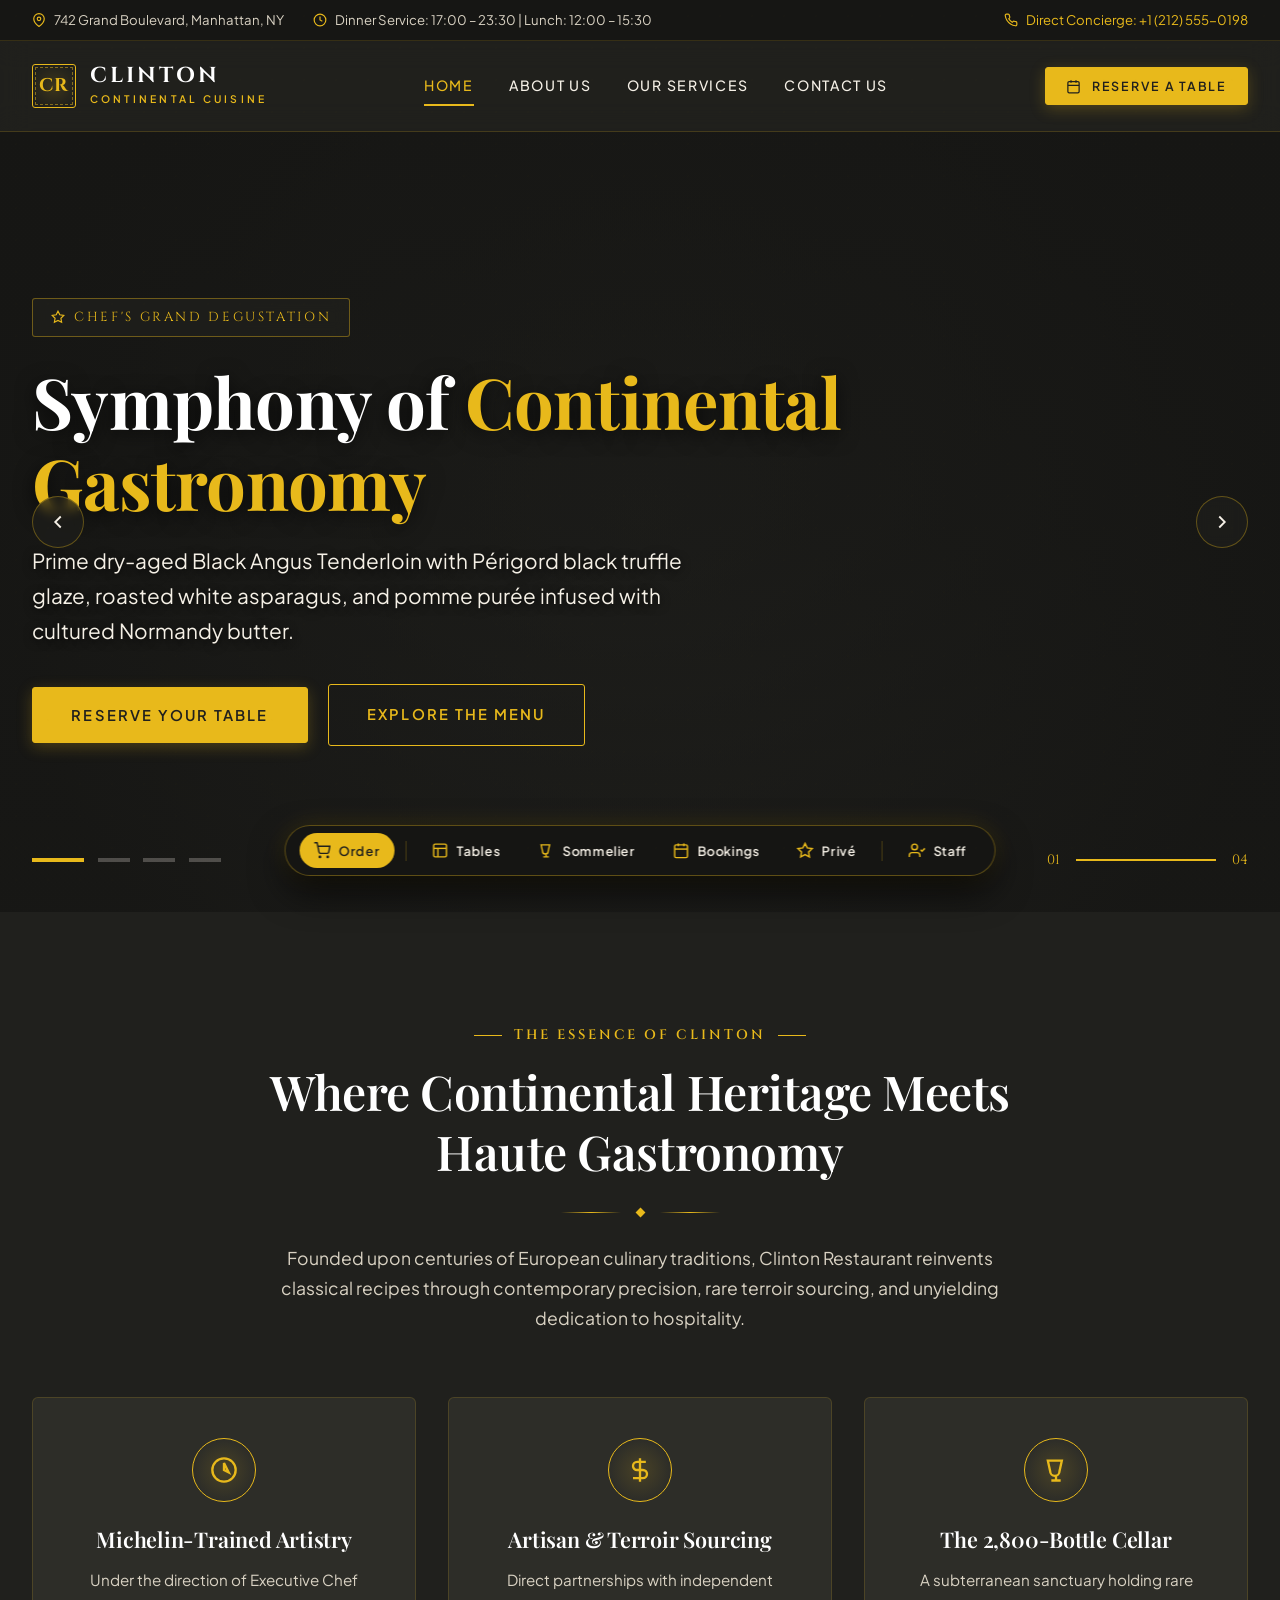
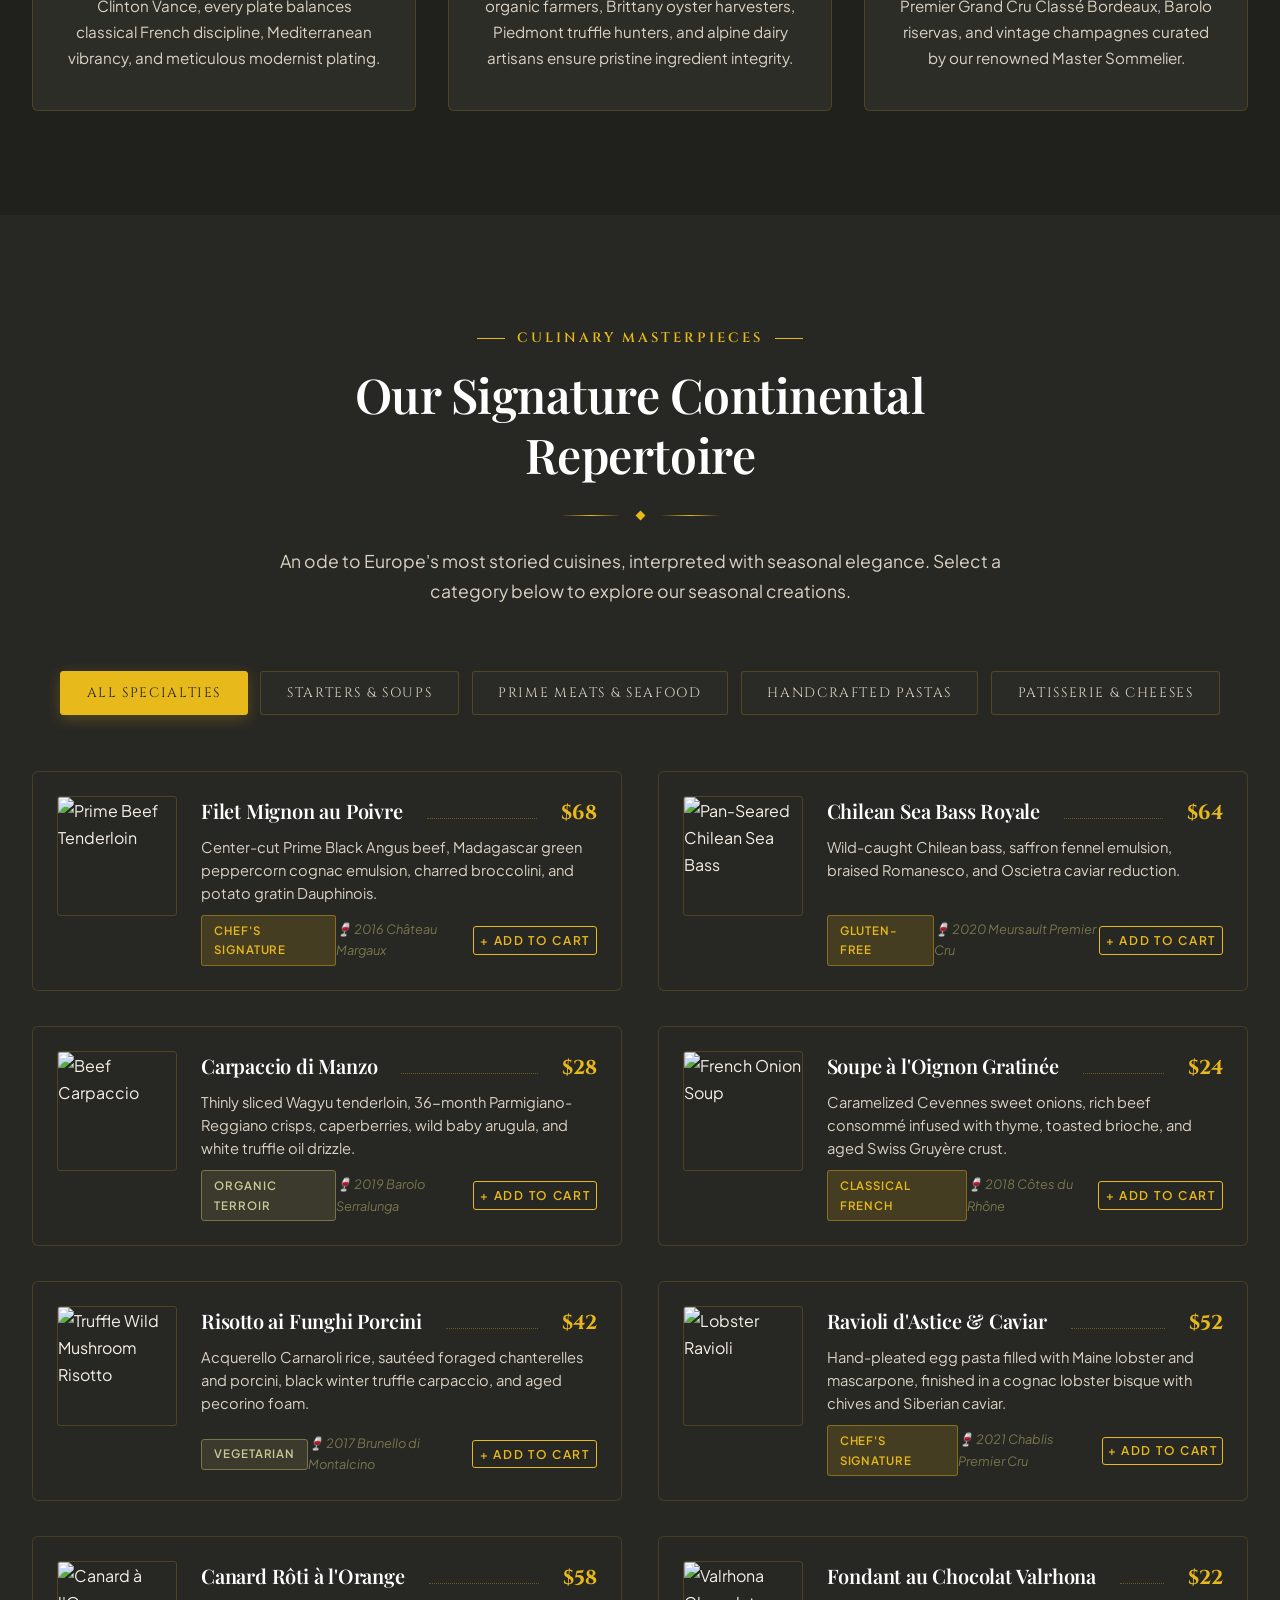
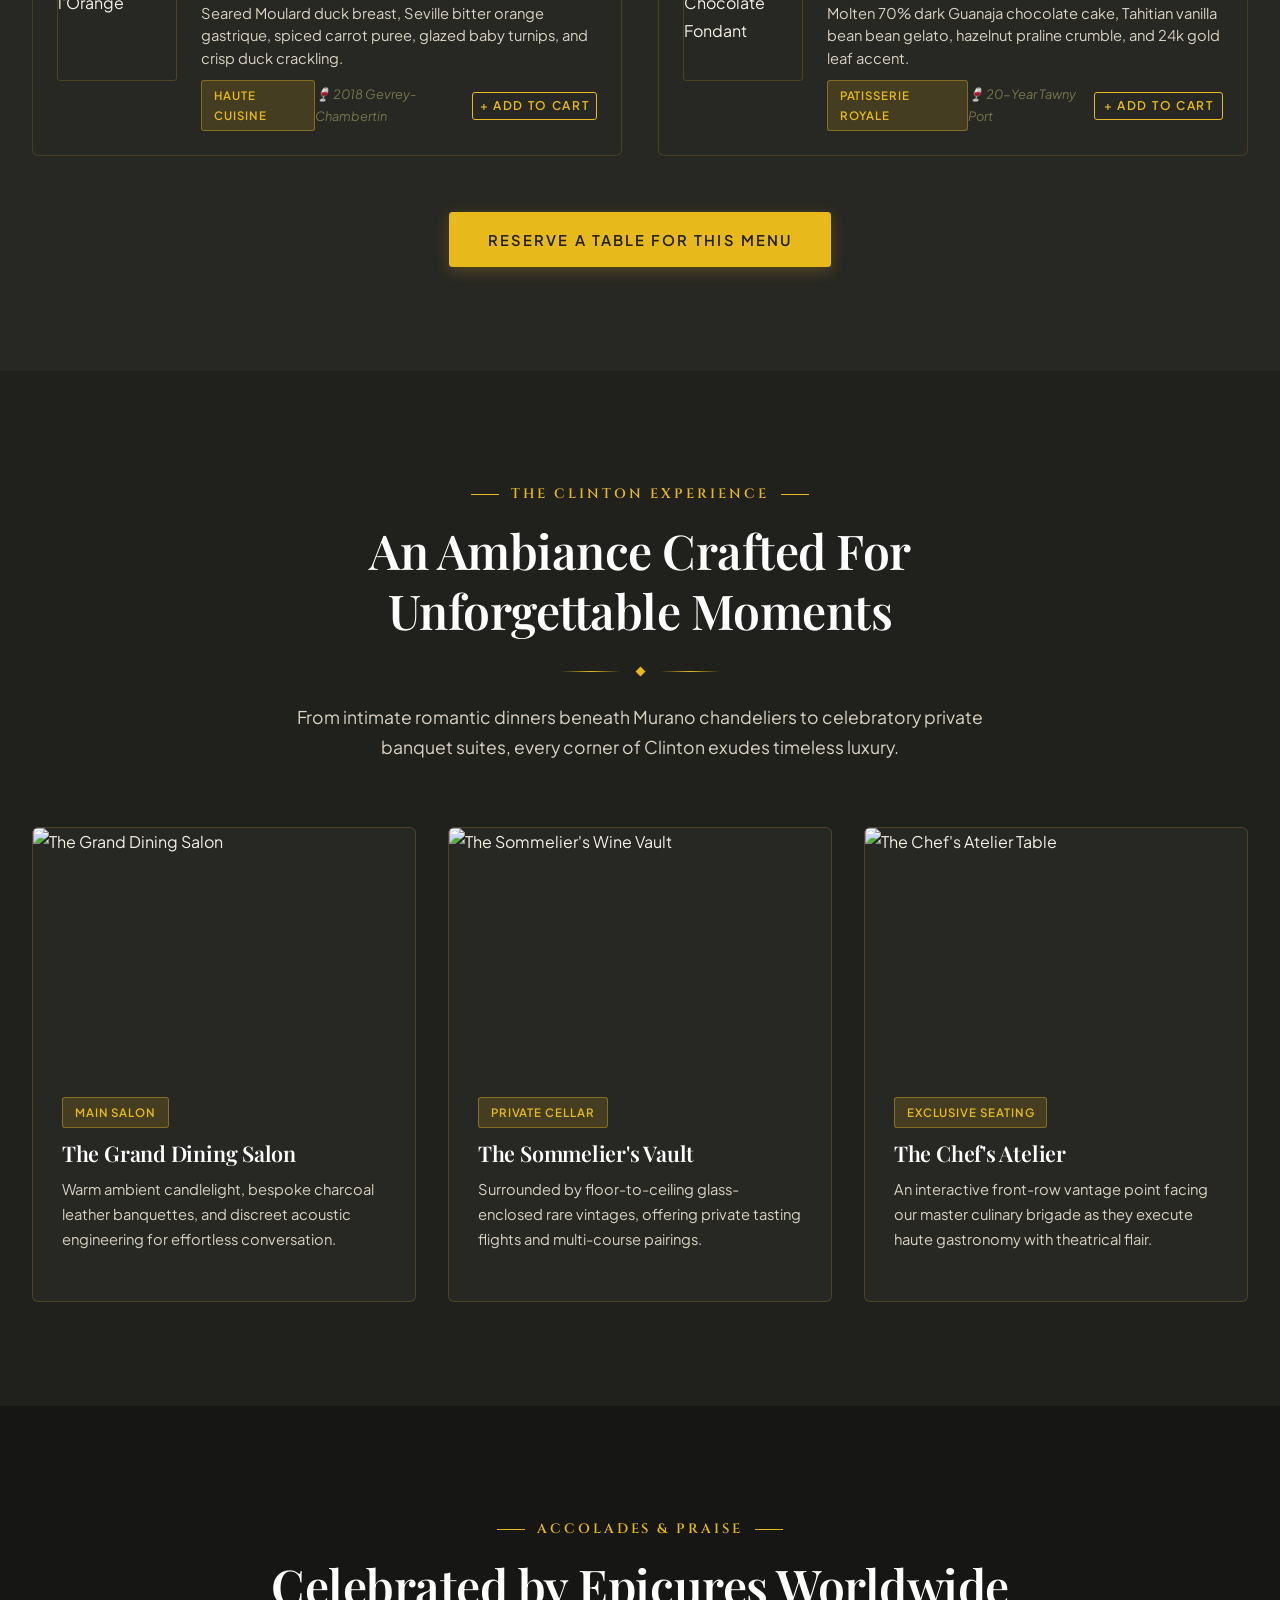
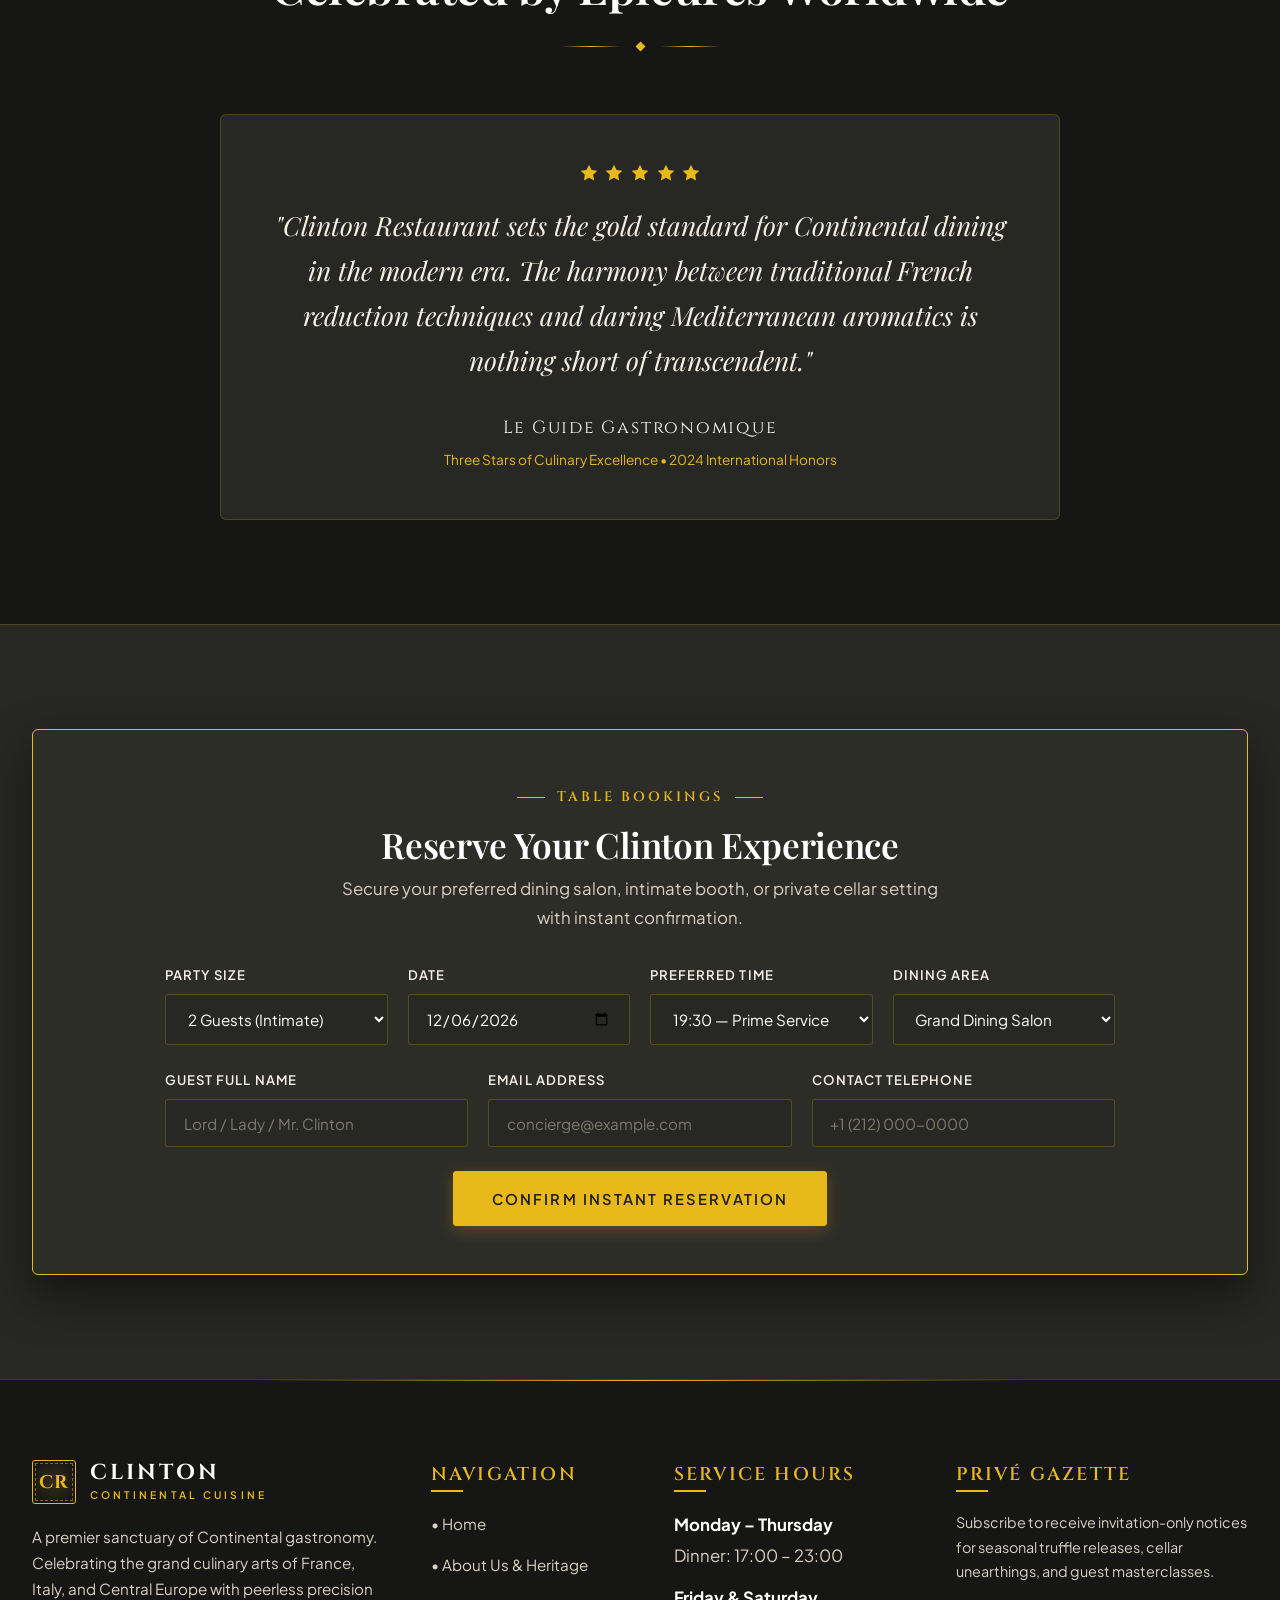
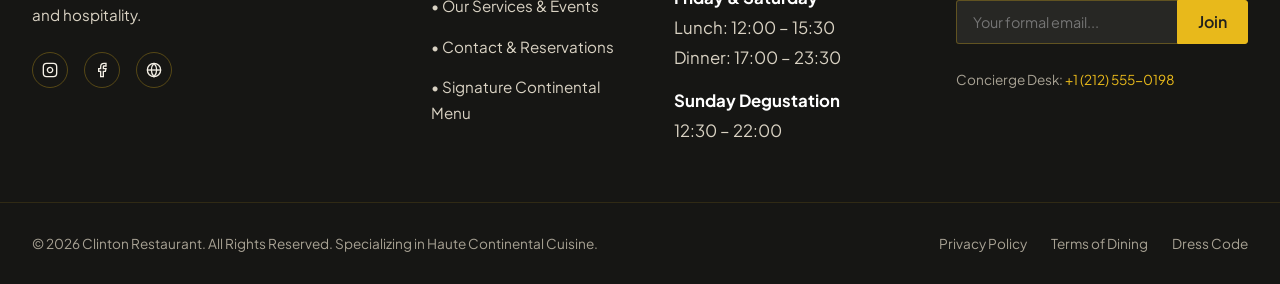
==== commit c5a6869b: "Transform Clinton Restaurant into full-featured WebApp (PWA, Cart, Floor Plan, Sommelier Concierge, " ====
--- a/index.html
+++ b/index.html
@@ -6,13 +6,19 @@
   <title>Clinton Restaurant — Exceptional Continental Cuisine & Fine Dining</title>
   <meta name="description" content="Welcome to Clinton Restaurant. Experience world-class Continental cuisine, Michelin-inspired gastronomy, and an exquisite 2,800-bottle wine cellar in a luxurious, sophisticated atmosphere.">
   
-  <!-- Favicon -->
+  <!-- Favicon & PWA Manifest -->
   <link rel="icon" type="image/svg+xml" href="assets/images/logo-crest.svg">
+  <link rel="manifest" href="manifest.json">
+  <meta name="theme-color" content="#E8B91B">
+  <meta name="apple-mobile-web-app-capable" content="yes">
+  <meta name="apple-mobile-web-app-status-bar-style" content="black-translucent">
+  <meta name="apple-mobile-web-app-title" content="Clinton Privé">
 
   <!-- Stylesheets -->
   <link rel="stylesheet" href="assets/css/style.css">
   <link rel="stylesheet" href="assets/css/components.css">
   <link rel="stylesheet" href="assets/css/pages.css">
+  <link rel="stylesheet" href="assets/css/webapp.css">
 </head>
 <body>
 
@@ -62,6 +68,10 @@
 
       <!-- Action Button & Mobile Toggle -->
       <div class="header-actions">
+        <button class="btn btn-outline-gold btn-sm" id="pwaInstallBtn" style="display: none;">
+          <svg width="14" height="14" viewBox="0 0 24 24" fill="none" stroke="currentColor" stroke-width="2"><path d="M21 15v4a2 2 0 0 1-2 2H5a2 2 0 0 1-2-2v-4"></path><polyline points="7 10 12 15 17 10"></polyline><line x1="12" y1="15" x2="12" y2="3"></line></svg>
+          Install App
+        </button>
         <button class="btn btn-gold btn-sm" data-open-modal="reservation">
           <svg width="15" height="15" viewBox="0 0 24 24" fill="none" stroke="currentColor" stroke-width="2"><rect x="3" y="4" width="18" height="18" rx="2" ry="2"></rect><line x1="16" y1="2" x2="16" y2="6"></line><line x1="8" y1="2" x2="8" y2="6"></line><line x1="3" y1="10" x2="21" y2="10"></line></svg>
           Reserve a Table
@@ -861,9 +871,11 @@
   </div>
 
   <!-- Scripts -->
+  <script src="assets/js/app-state.js"></script>
   <script src="assets/js/main.js"></script>
   <script src="assets/js/slider.js"></script>
   <script src="assets/js/menu.js"></script>
   <script src="assets/js/reservation.js"></script>
+  <script src="assets/js/webapp.js"></script>
 </body>
 </html>
--- a/assets/css/webapp.css
+++ b/assets/css/webapp.css
@@ -0,0 +1,531 @@
+/* ==========================================================================
+   CLINTON RESTAURANT — WEB APPLICATION SUITE
+   Components: App Dock, Slide Cart, Interactive Floor Plan, Sommelier Concierge,
+   My Bookings Portal, Privé VIP Pass, and Maître D' Operations Dashboard.
+   ========================================================================== */
+
+/* --------------------------------------------------------------------------
+   1. FLOATING LUXURY APP DOCK (Quick Action Bar)
+   -------------------------------------------------------------------------- */
+.app-floating-dock {
+  position: fixed;
+  bottom: 1.5rem;
+  left: 50%;
+  transform: translateX(-50%);
+  z-index: 1500;
+  background: rgba(22, 22, 20, 0.95);
+  backdrop-filter: blur(16px);
+  -webkit-backdrop-filter: blur(16px);
+  border: 1px solid rgba(232, 185, 27, 0.35);
+  border-radius: 50px;
+  padding: 0.45rem 0.85rem;
+  box-shadow: 0 15px 35px rgba(0, 0, 0, 0.7), 0 0 25px rgba(232, 185, 27, 0.15);
+  display: flex;
+  align-items: center;
+  gap: 0.5rem;
+  transition: all var(--transition-smooth);
+}
+
+.dock-btn {
+  background: transparent;
+  border: none;
+  color: var(--color-warm-cream);
+  padding: 0.55rem 0.9rem;
+  border-radius: 30px;
+  cursor: pointer;
+  display: flex;
+  align-items: center;
+  gap: 0.5rem;
+  font-family: var(--font-sans-body);
+  font-size: 0.8rem;
+  font-weight: 600;
+  letter-spacing: 0.05em;
+  transition: all var(--transition-fast);
+  position: relative;
+  white-space: nowrap;
+}
+
+.dock-btn svg {
+  width: 17px;
+  height: 17px;
+  color: var(--color-mustard-gold);
+  flex-shrink: 0;
+}
+
+.dock-btn:hover {
+  background: rgba(232, 185, 27, 0.15);
+  color: var(--color-pure-white);
+}
+
+.dock-btn.is-highlight {
+  background: var(--color-mustard-gold);
+  color: var(--color-charcoal-black);
+}
+
+.dock-btn.is-highlight svg {
+  color: var(--color-charcoal-black);
+}
+
+.dock-badge {
+  position: absolute;
+  top: -4px;
+  right: -4px;
+  background-color: #E8B91B;
+  color: #20201D;
+  font-size: 0.68rem;
+  font-weight: 700;
+  width: 18px;
+  height: 18px;
+  border-radius: 50%;
+  display: flex;
+  align-items: center;
+  justify-content: center;
+  box-shadow: 0 2px 8px rgba(0,0,0,0.5);
+}
+
+.dock-divider {
+  width: 1px;
+  height: 20px;
+  background: rgba(232, 185, 27, 0.25);
+  margin: 0 0.2rem;
+}
+
+
+/* --------------------------------------------------------------------------
+   2. SLIDE-OUT ORDER CART DRAWER
+   -------------------------------------------------------------------------- */
+.cart-drawer-overlay {
+  position: fixed;
+  inset: 0;
+  background: rgba(14, 14, 12, 0.8);
+  backdrop-filter: blur(6px);
+  z-index: 2500;
+  opacity: 0;
+  visibility: hidden;
+  transition: all var(--transition-smooth);
+}
+
+.cart-drawer-overlay.is-active {
+  opacity: 1;
+  visibility: visible;
+}
+
+.cart-drawer {
+  position: fixed;
+  top: 0;
+  right: -100%;
+  width: 100%;
+  max-width: 440px;
+  height: 100vh;
+  background: var(--color-charcoal-deep);
+  border-left: 1px solid rgba(232, 185, 27, 0.35);
+  z-index: 2501;
+  display: flex;
+  flex-direction: column;
+  transition: right var(--transition-smooth);
+  box-shadow: -20px 0 50px rgba(0, 0, 0, 0.8);
+}
+
+.cart-drawer.is-active {
+  right: 0;
+}
+
+.cart-header {
+  padding: 1.8rem;
+  border-bottom: 1px solid rgba(232, 185, 27, 0.2);
+  display: flex;
+  align-items: center;
+  justify-content: space-between;
+}
+
+.cart-title-wrap {
+  display: flex;
+  align-items: center;
+  gap: 0.75rem;
+}
+
+.cart-title {
+  font-family: var(--font-serif-accent);
+  font-size: 1.25rem;
+  letter-spacing: 0.1em;
+  color: var(--color-pure-white);
+  text-transform: uppercase;
+}
+
+.cart-body {
+  flex: 1;
+  overflow-y: auto;
+  padding: 1.5rem;
+  display: flex;
+  flex-direction: column;
+  gap: 1.2rem;
+}
+
+.cart-empty-state {
+  text-align: center;
+  margin: auto 0;
+  padding: 2rem;
+}
+
+.cart-empty-icon {
+  width: 60px;
+  height: 60px;
+  margin: 0 auto 1.25rem auto;
+  color: rgba(232, 185, 27, 0.4);
+}
+
+.cart-item {
+  display: flex;
+  gap: 1rem;
+  padding: 1rem;
+  background: var(--color-charcoal-surface);
+  border: 1px solid rgba(232, 185, 27, 0.18);
+  border-radius: var(--radius-xs);
+  position: relative;
+}
+
+.cart-item-img {
+  width: 70px;
+  height: 70px;
+  border-radius: var(--radius-xs);
+  object-fit: cover;
+  border: 1px solid rgba(232, 185, 27, 0.25);
+  flex-shrink: 0;
+}
+
+.cart-item-info {
+  flex: 1;
+  display: flex;
+  flex-direction: column;
+}
+
+.cart-item-name {
+  font-family: var(--font-serif-display);
+  font-size: 1.05rem;
+  color: var(--color-pure-white);
+  margin-bottom: 0.2rem;
+}
+
+.cart-item-price {
+  font-family: var(--font-serif-accent);
+  color: var(--color-mustard-gold);
+  font-weight: 700;
+  font-size: 1rem;
+  margin-bottom: 0.4rem;
+}
+
+.cart-qty-ctrl {
+  display: flex;
+  align-items: center;
+  gap: 0.6rem;
+  margin-top: auto;
+}
+
+.qty-btn {
+  width: 24px;
+  height: 24px;
+  border-radius: 50%;
+  border: 1px solid rgba(232, 185, 27, 0.35);
+  background: transparent;
+  color: var(--color-warm-cream);
+  cursor: pointer;
+  display: flex;
+  align-items: center;
+  justify-content: center;
+  font-weight: 700;
+  transition: all var(--transition-fast);
+}
+
+.qty-btn:hover {
+  background: var(--color-mustard-gold);
+  color: var(--color-charcoal-black);
+}
+
+.qty-val {
+  font-size: 0.9rem;
+  font-weight: 600;
+  color: var(--color-pure-white);
+  min-width: 18px;
+  text-align: center;
+}
+
+.cart-footer {
+  padding: 1.8rem;
+  border-top: 1px solid rgba(232, 185, 27, 0.2);
+  background: var(--color-charcoal-deep);
+}
+
+.cart-total-row {
+  display: flex;
+  justify-content: space-between;
+  margin-bottom: 0.5rem;
+  font-size: 0.95rem;
+  color: var(--color-cream-muted);
+}
+
+.cart-total-row.grand-total {
+  font-family: var(--font-serif-accent);
+  font-size: 1.35rem;
+  font-weight: 700;
+  color: var(--color-pure-white);
+  border-top: 1px solid rgba(232, 185, 27, 0.2);
+  padding-top: 0.8rem;
+  margin-top: 0.8rem;
+}
+
+.cart-total-row.grand-total span:last-child {
+  color: var(--color-mustard-gold);
+}
+
+
+/* --------------------------------------------------------------------------
+   3. INTERACTIVE RESTAURANT FLOOR PLAN TABLE SELECTOR
+   -------------------------------------------------------------------------- */
+.floor-plan-container {
+  background: #171715;
+  border: 1px solid rgba(232, 185, 27, 0.3);
+  border-radius: var(--radius-sm);
+  padding: 1.5rem;
+  position: relative;
+  overflow: hidden;
+}
+
+.floor-zones-legend {
+  display: flex;
+  align-items: center;
+  justify-content: center;
+  flex-wrap: wrap;
+  gap: 1.25rem;
+  margin-bottom: 1.5rem;
+  font-size: 0.82rem;
+  color: var(--color-cream-dim);
+}
+
+.legend-chip {
+  display: flex;
+  align-items: center;
+  gap: 0.4rem;
+}
+
+.legend-dot {
+  width: 10px;
+  height: 10px;
+  border-radius: 50%;
+}
+
+.legend-dot.available { background: #4ADE80; box-shadow: 0 0 8px rgba(74, 222, 128, 0.5); }
+.legend-dot.selected { background: #E8B91B; box-shadow: 0 0 10px rgba(232, 185, 27, 0.8); }
+.legend-dot.reserved { background: #EF4444; }
+
+.floor-grid-visual {
+  display: grid;
+  grid-template-columns: repeat(4, 1fr);
+  gap: 1rem;
+}
+
+.table-node-card {
+  background: #242420;
+  border: 1px solid rgba(232, 185, 27, 0.25);
+  border-radius: var(--radius-xs);
+  padding: 1.1rem 0.85rem;
+  text-align: center;
+  cursor: pointer;
+  transition: all var(--transition-fast);
+  position: relative;
+}
+
+.table-node-card:hover {
+  transform: translateY(-3px);
+  border-color: var(--color-mustard-gold);
+  box-shadow: 0 8px 20px rgba(0,0,0,0.5);
+}
+
+.table-node-card.is-selected {
+  background: rgba(232, 185, 27, 0.18);
+  border-color: var(--color-mustard-gold);
+  box-shadow: 0 0 18px rgba(232, 185, 27, 0.35);
+}
+
+.table-node-card.is-reserved {
+  opacity: 0.45;
+  cursor: not-allowed;
+  border-color: #555;
+}
+
+.table-icon {
+  width: 32px;
+  height: 32px;
+  margin: 0 auto 0.45rem auto;
+  color: var(--color-mustard-gold);
+}
+
+.table-node-title {
+  font-family: var(--font-serif-accent);
+  font-size: 0.95rem;
+  font-weight: 700;
+  color: var(--color-pure-white);
+  margin-bottom: 0.2rem;
+}
+
+.table-node-meta {
+  font-size: 0.75rem;
+  color: var(--color-cream-dim);
+}
+
+
+/* --------------------------------------------------------------------------
+   4. SOMMELIER CONCIERGE WIZARD
+   -------------------------------------------------------------------------- */
+.sommelier-wizard {
+  text-align: center;
+}
+
+.pairing-result-box {
+  background: var(--color-charcoal-deep);
+  border: 1px solid var(--color-mustard-gold);
+  border-radius: var(--radius-sm);
+  padding: 2rem;
+  margin-top: 1.5rem;
+  text-align: left;
+  display: flex;
+  gap: 2rem;
+  align-items: center;
+  box-shadow: 0 15px 35px rgba(0, 0, 0, 0.7);
+}
+
+.pairing-wine-badge {
+  background: rgba(232, 185, 27, 0.15);
+  color: var(--color-mustard-gold);
+  border: 1px solid var(--color-mustard-gold);
+  padding: 0.35rem 0.85rem;
+  border-radius: var(--radius-xs);
+  font-size: 0.75rem;
+  font-family: var(--font-serif-accent);
+  letter-spacing: 0.1em;
+  display: inline-block;
+  margin-bottom: 0.6rem;
+}
+
+
+/* --------------------------------------------------------------------------
+   5. PRIVÉ VIP PASS CARD
+   -------------------------------------------------------------------------- */
+.vip-pass-card {
+  background: linear-gradient(135deg, #2A2A26 0%, #1A1A18 50%, #2D2715 100%);
+  border: 1px solid var(--color-mustard-gold);
+  border-radius: var(--radius-sm);
+  padding: 2.5rem;
+  box-shadow: 0 20px 45px rgba(0,0,0,0.8), 0 0 30px rgba(232, 185, 27, 0.2);
+  position: relative;
+  overflow: hidden;
+}
+
+.vip-pass-card::after {
+  content: "";
+  position: absolute;
+  top: -50%;
+  left: -50%;
+  width: 200%;
+  height: 200%;
+  background: radial-gradient(circle, rgba(232, 185, 27, 0.08) 0%, transparent 60%);
+  pointer-events: none;
+}
+
+.vip-chip-metal {
+  width: 48px;
+  height: 36px;
+  background: linear-gradient(135deg, #d4af37 0%, #fff2a3 50%, #aa8012 100%);
+  border-radius: 4px;
+  margin-bottom: 1.5rem;
+  border: 1px solid #735706;
+}
+
+
+/* --------------------------------------------------------------------------
+   6. MAÎTRE D' OPERATIONS DASHBOARD
+   -------------------------------------------------------------------------- */
+.dashboard-metrics-grid {
+  display: grid;
+  grid-template-columns: repeat(4, 1fr);
+  gap: 1.25rem;
+  margin-bottom: 2rem;
+}
+
+.metric-stat-card {
+  background: var(--color-charcoal-deep);
+  border: 1px solid rgba(232, 185, 27, 0.25);
+  border-radius: var(--radius-xs);
+  padding: 1.35rem 1rem;
+  text-align: center;
+}
+
+.metric-stat-num {
+  font-family: var(--font-serif-accent);
+  font-size: 2rem;
+  font-weight: 700;
+  color: var(--color-mustard-gold);
+  margin-bottom: 0.2rem;
+}
+
+.metric-stat-label {
+  font-size: 0.78rem;
+  text-transform: uppercase;
+  letter-spacing: 0.1em;
+  color: var(--color-cream-dim);
+}
+
+.live-bookings-table {
+  width: 100%;
+  border-collapse: collapse;
+  font-size: 0.88rem;
+  text-align: left;
+}
+
+.live-bookings-table th {
+  padding: 0.85rem 1rem;
+  border-bottom: 1px solid rgba(232, 185, 27, 0.3);
+  color: var(--color-mustard-gold);
+  font-family: var(--font-serif-accent);
+  letter-spacing: 0.08em;
+  font-weight: 600;
+  text-transform: uppercase;
+}
+
+.live-bookings-table td {
+  padding: 0.95rem 1rem;
+  border-bottom: 1px solid rgba(232, 185, 27, 0.12);
+  color: var(--color-warm-cream);
+}
+
+.live-bookings-table tr:hover td {
+  background: rgba(232, 185, 27, 0.05);
+}
+
+
+/* --------------------------------------------------------------------------
+   7. RESPONSIVE UTILITIES
+   -------------------------------------------------------------------------- */
+@media (max-width: 900px) {
+  .app-floating-dock {
+    width: 92%;
+    bottom: 1rem;
+    justify-content: space-around;
+    padding: 0.4rem 0.5rem;
+  }
+  .dock-btn span {
+    display: none;
+  }
+  .floor-grid-visual {
+    grid-template-columns: repeat(2, 1fr);
+  }
+  .dashboard-metrics-grid {
+    grid-template-columns: repeat(2, 1fr);
+  }
+}
+
+@media (max-width: 640px) {
+  .pairing-result-box {
+    flex-direction: column;
+    text-align: center;
+  }
+}
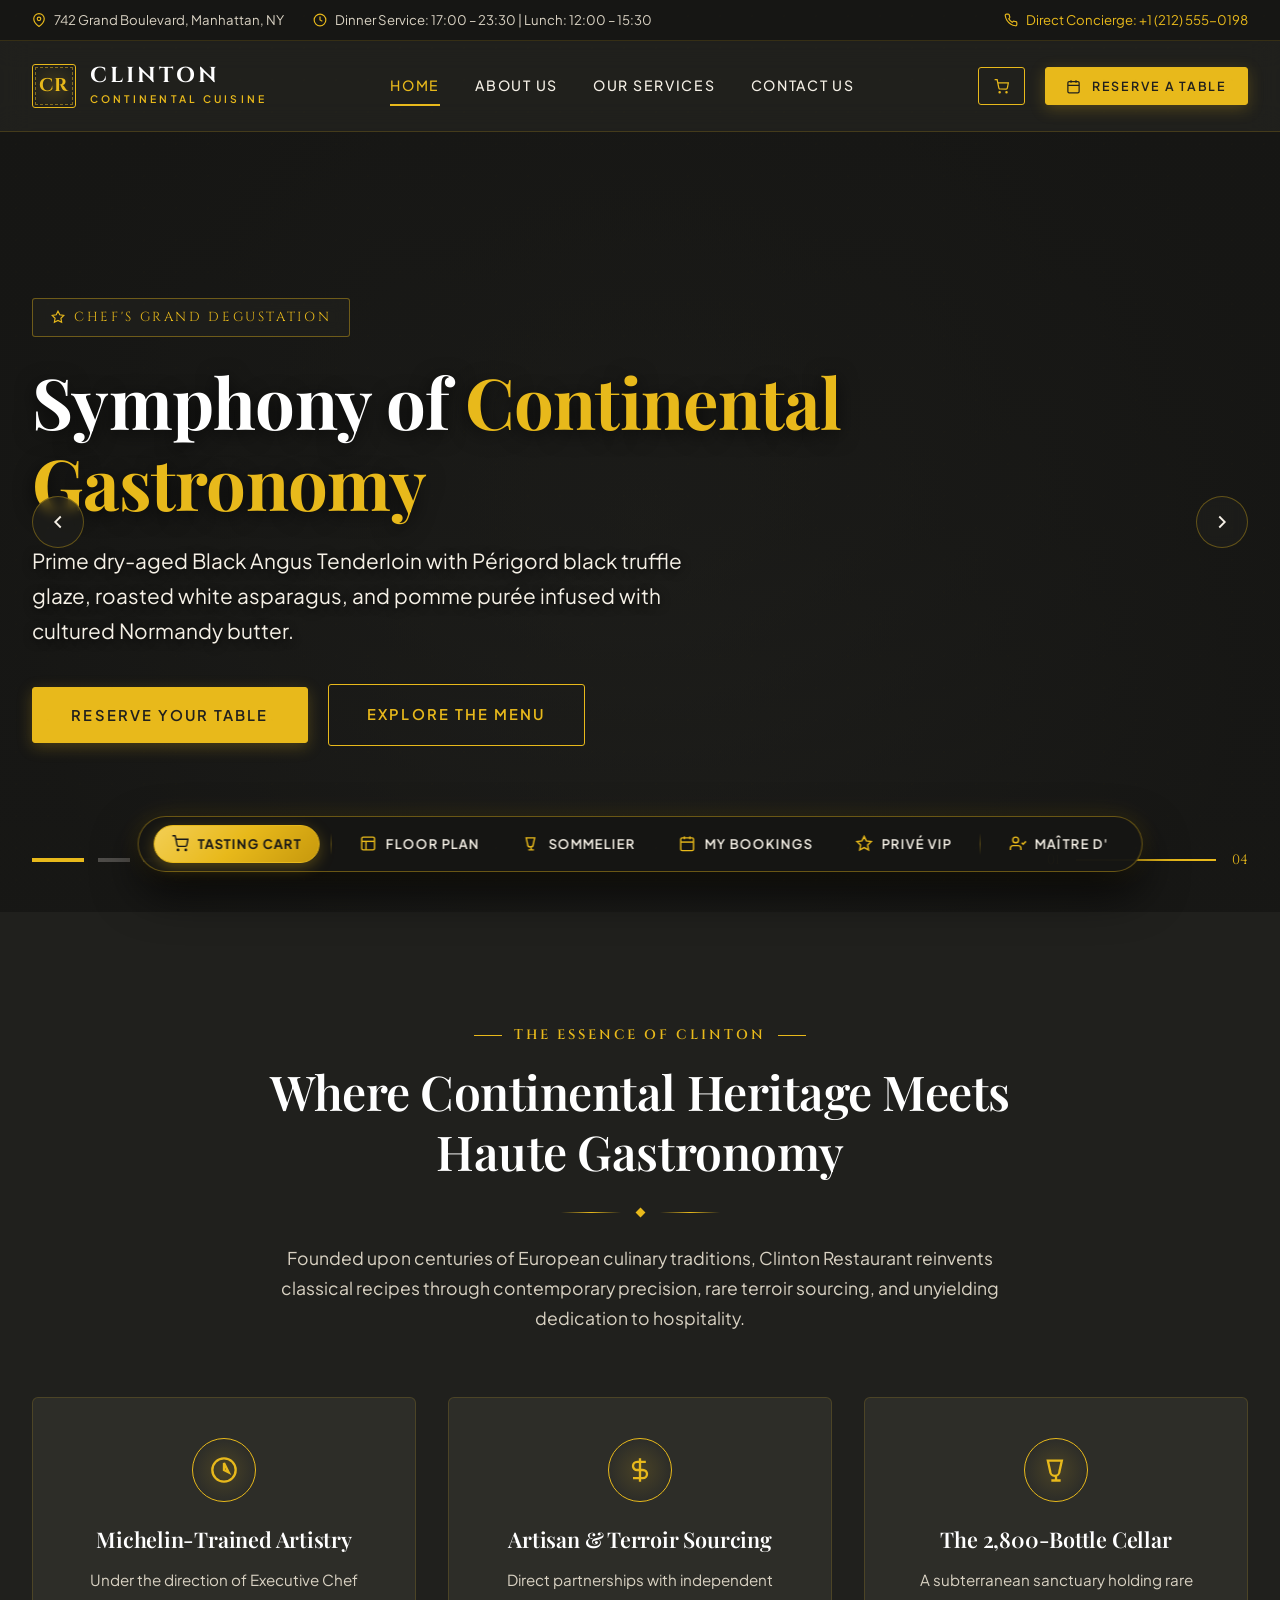
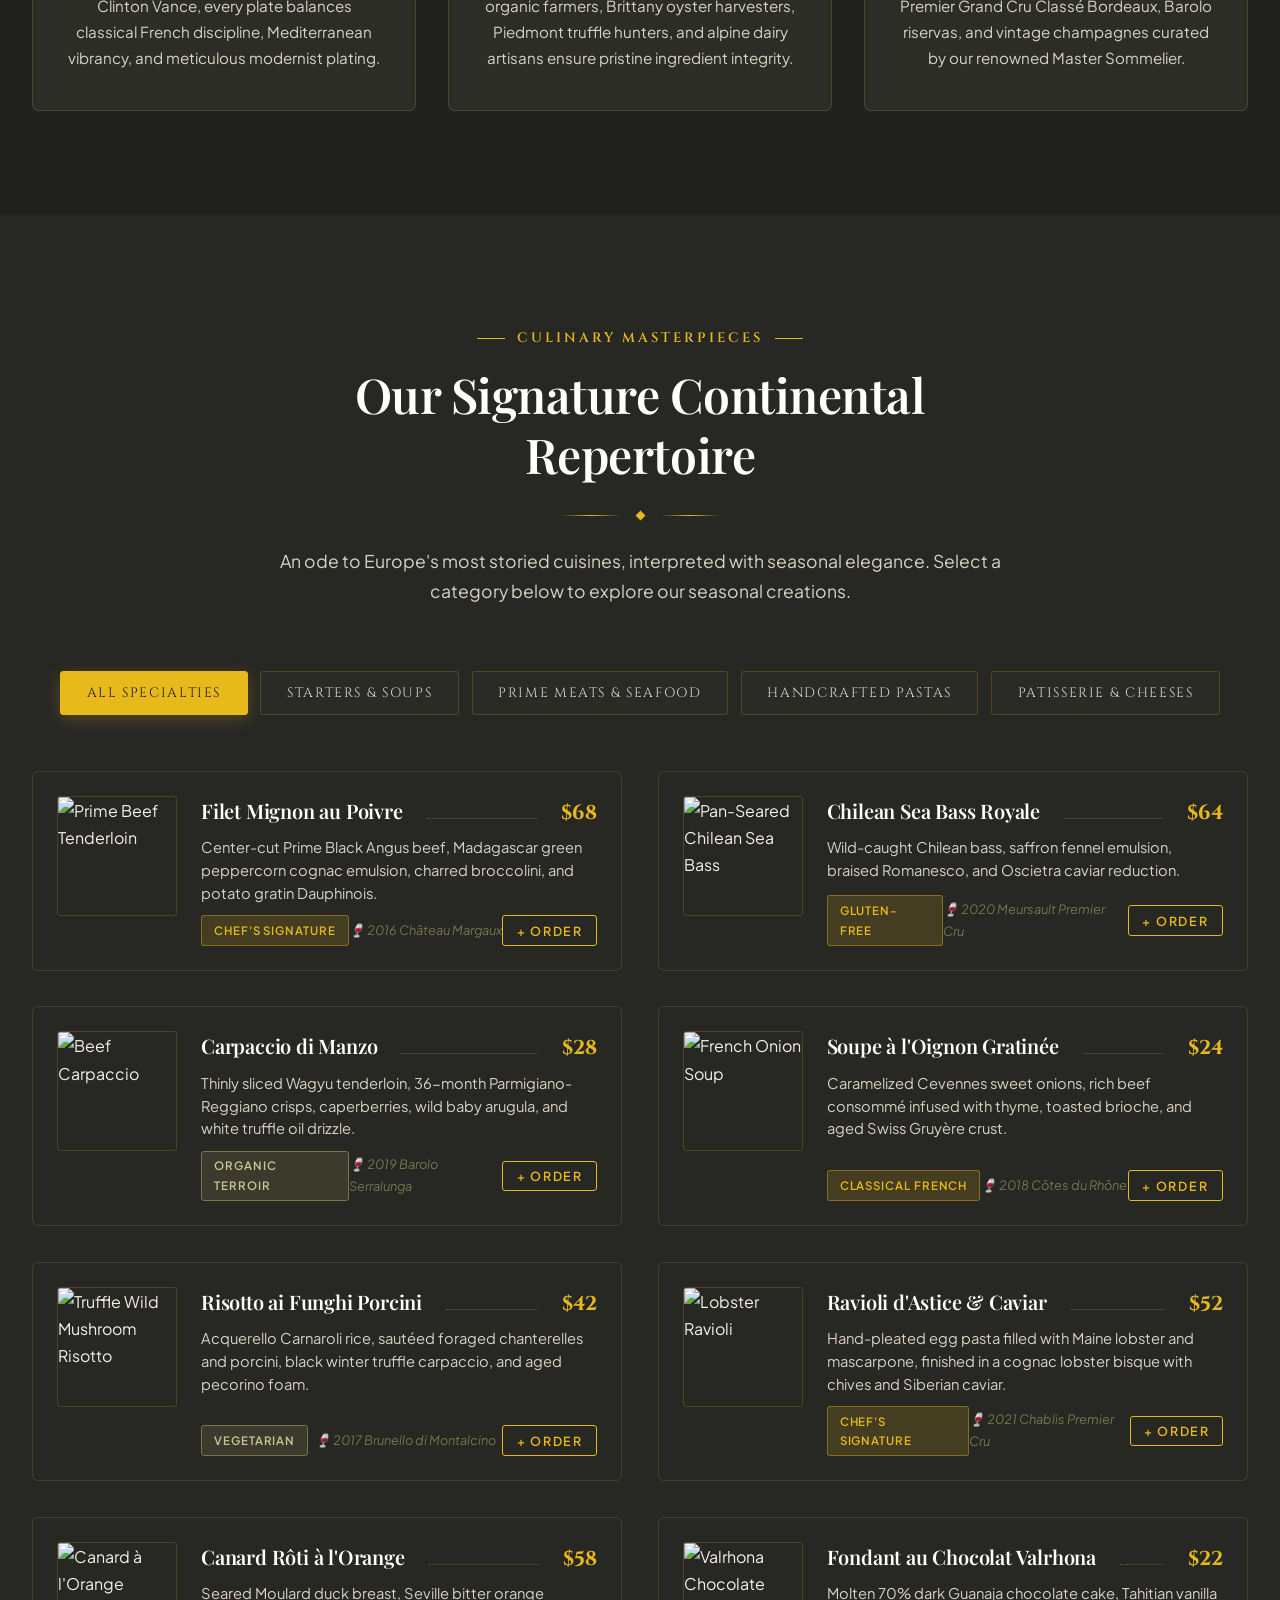
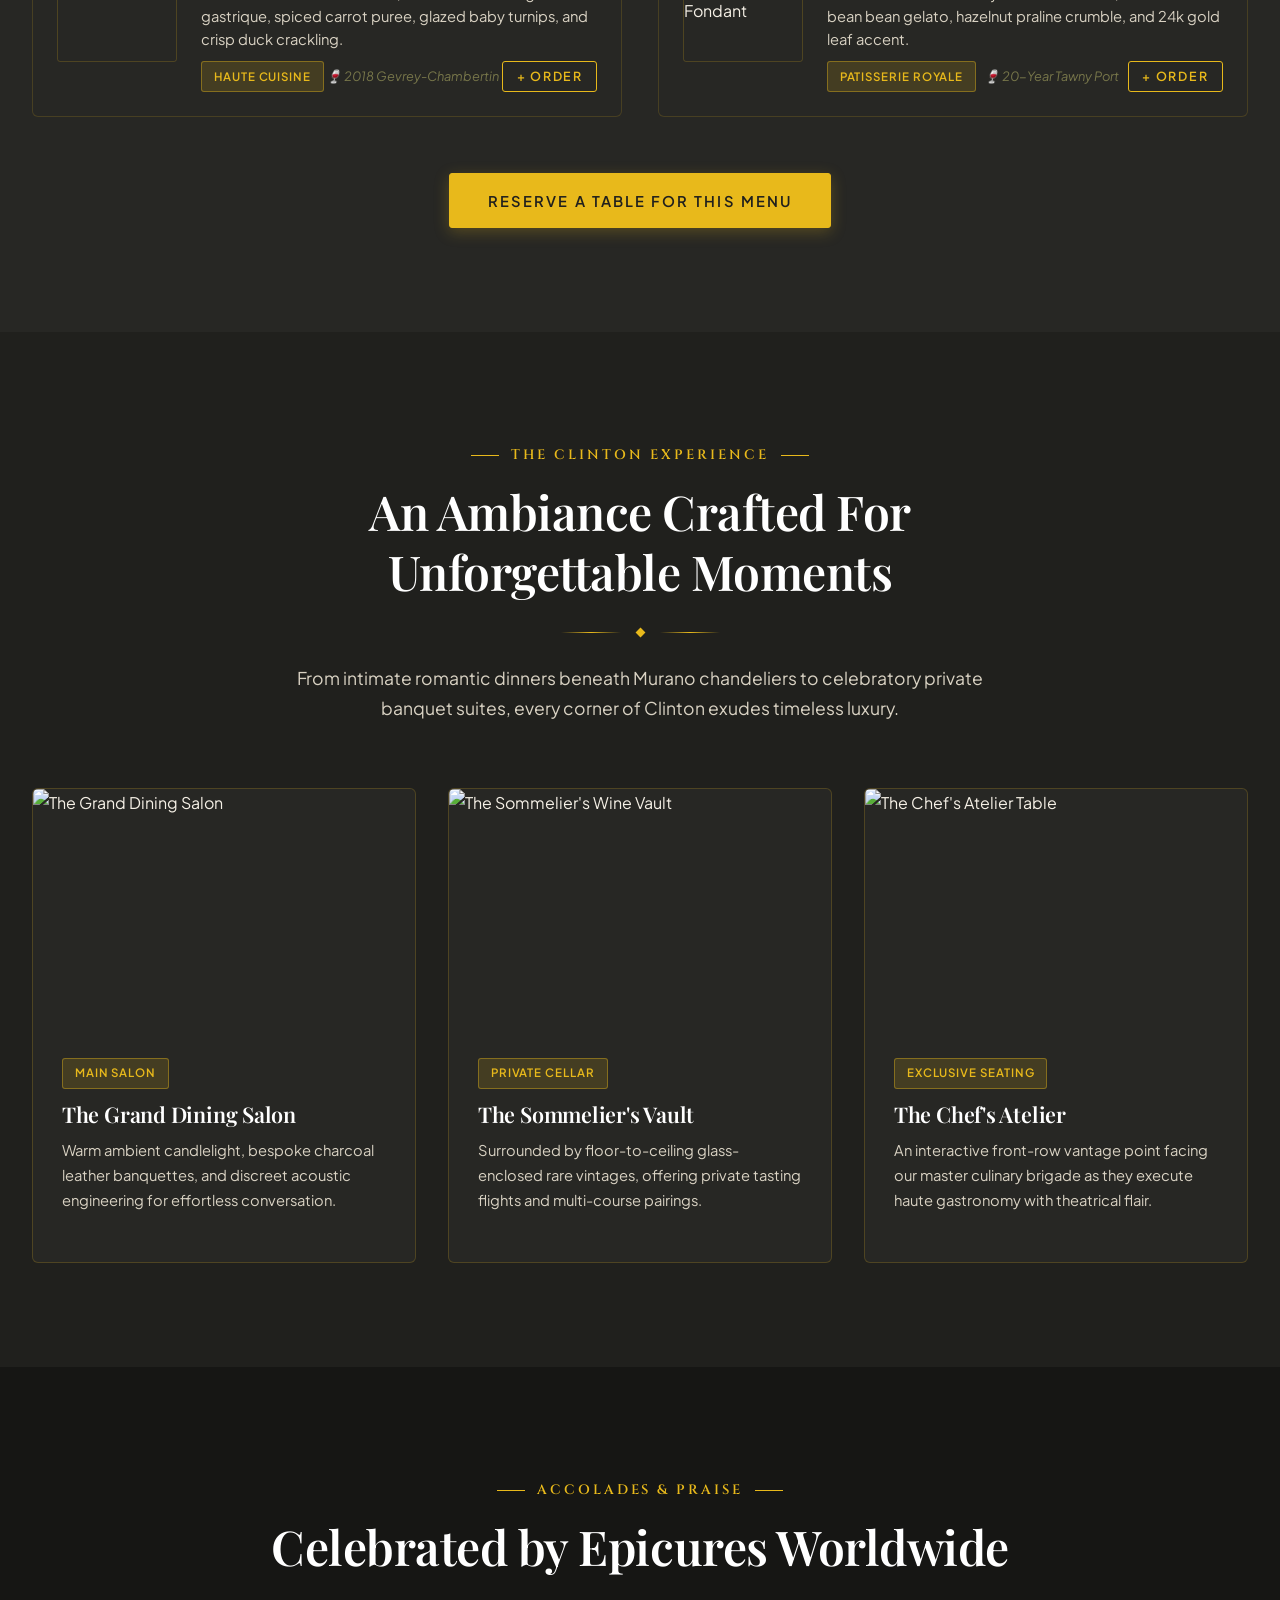
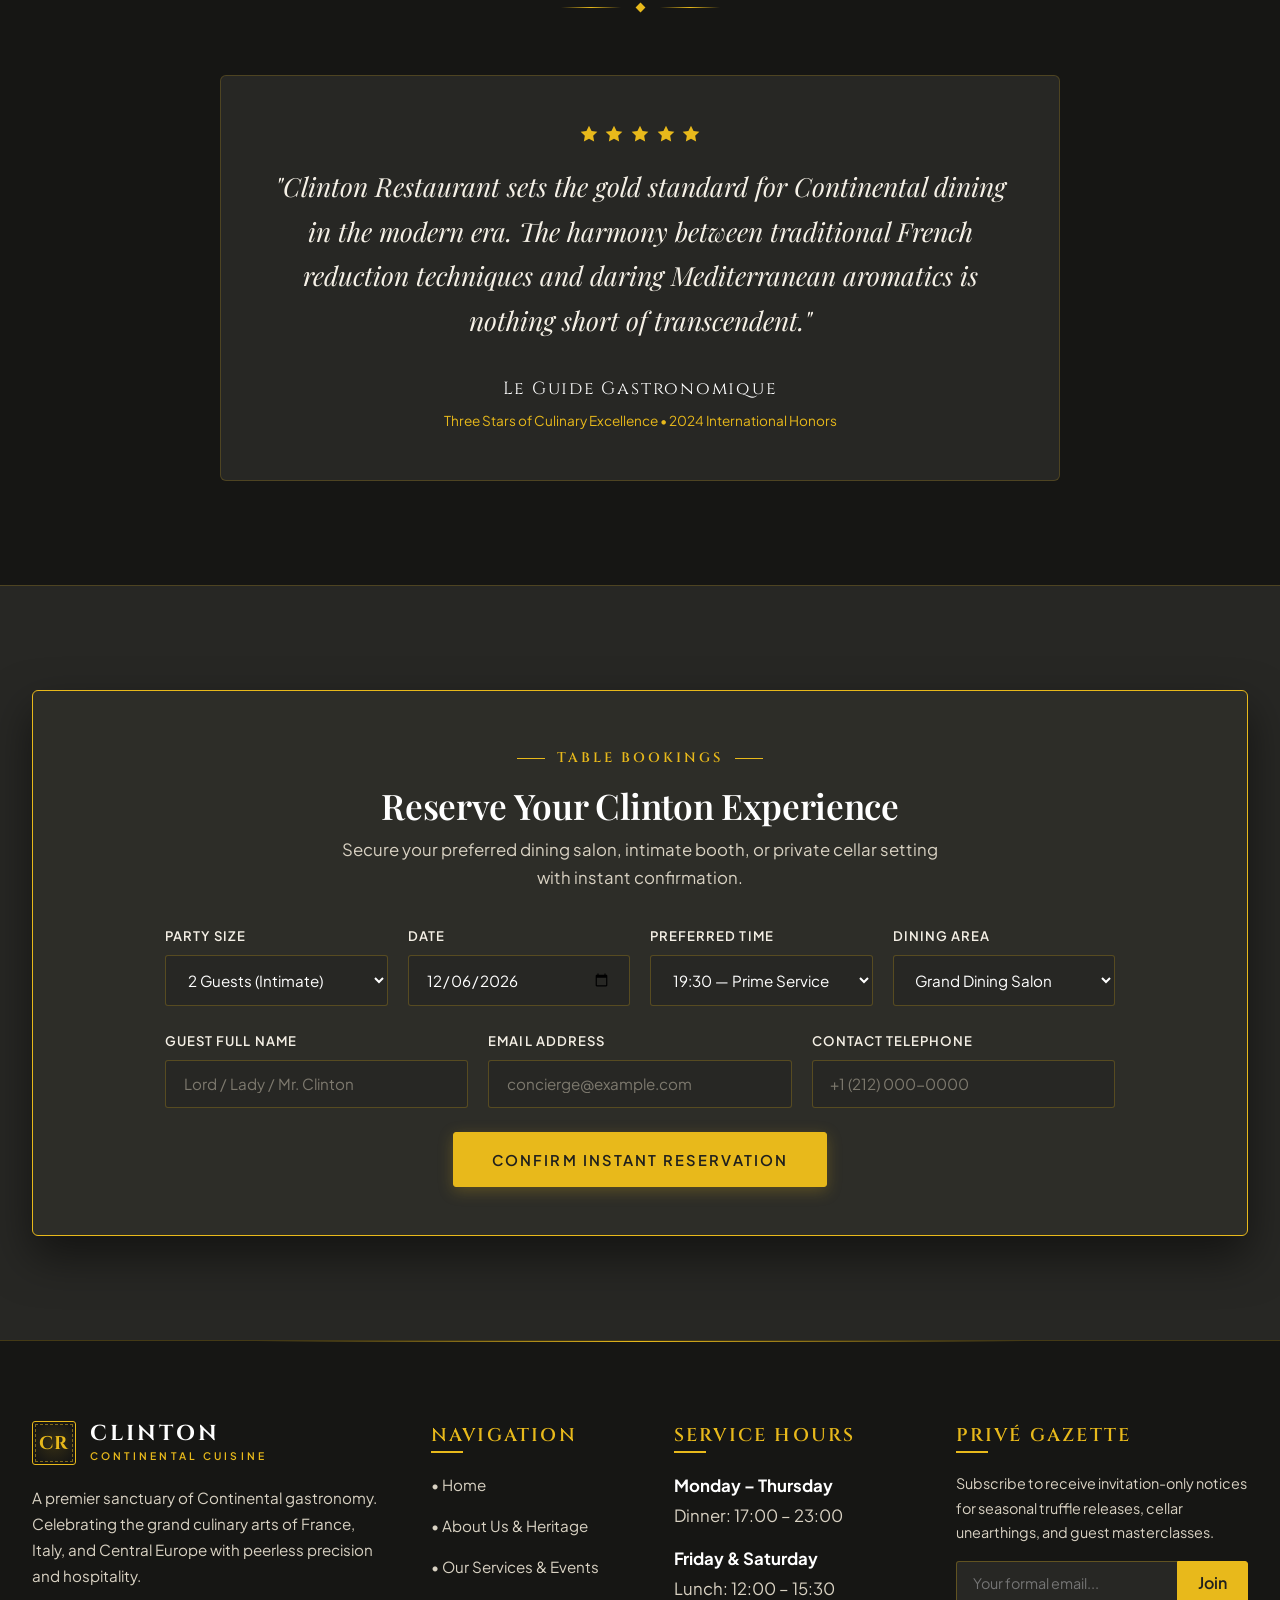
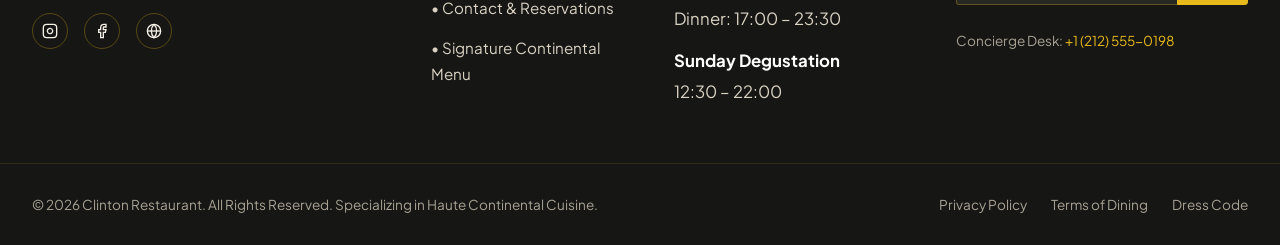
==== commit d1e1613f: "Elevate WebApp with Michelin-tier luxury features, dish provenance modal, audio chime, and course-by" ====
--- a/index.html
+++ b/index.html
@@ -72,6 +72,10 @@
           <svg width="14" height="14" viewBox="0 0 24 24" fill="none" stroke="currentColor" stroke-width="2"><path d="M21 15v4a2 2 0 0 1-2 2H5a2 2 0 0 1-2-2v-4"></path><polyline points="7 10 12 15 17 10"></polyline><line x1="12" y1="15" x2="12" y2="3"></line></svg>
           Install App
         </button>
+        <button class="btn btn-outline-gold btn-sm" onclick="document.getElementById('dockCartBtn')?.click()" aria-label="View Tasting Cart" style="padding: 0.65rem 0.95rem;">
+          <svg width="15" height="15" viewBox="0 0 24 24" fill="none" stroke="currentColor" stroke-width="2"><circle cx="9" cy="21" r="1"></circle><circle cx="20" cy="21" r="1"></circle><path d="M1 1h4l2.68 13.39a2 2 0 0 0 2 1.61h9.72a2 2 0 0 0 2-1.61L23 6H6"></path></svg>
+          <span class="cart-badge-count" style="display: none; background: #E8B91B; color: #1a1a18; border-radius: 50%; width: 18px; height: 18px; font-size: 0.7rem; font-weight: 800; align-items: center; justify-content: center; margin-left: 4px;">0</span>
+        </button>
         <button class="btn btn-gold btn-sm" data-open-modal="reservation">
           <svg width="15" height="15" viewBox="0 0 24 24" fill="none" stroke="currentColor" stroke-width="2"><rect x="3" y="4" width="18" height="18" rx="2" ry="2"></rect><line x1="16" y1="2" x2="16" y2="6"></line><line x1="8" y1="2" x2="8" y2="6"></line><line x1="3" y1="10" x2="21" y2="10"></line></svg>
           Reserve a Table
--- a/assets/css/components.css
+++ b/assets/css/components.css
@@ -796,6 +796,12 @@
   font-size: 1.25rem;
   color: var(--color-pure-white);
   font-weight: 600;
+  cursor: pointer;
+  transition: color var(--transition-fast);
+}
+
+.menu-card-title:hover {
+  color: var(--color-mustard-gold);
 }
 
 .menu-card-dots {
--- a/assets/css/webapp.css
+++ b/assets/css/webapp.css
@@ -1,45 +1,50 @@
 /* ==========================================================================
-   CLINTON RESTAURANT — WEB APPLICATION SUITE
-   Components: App Dock, Slide Cart, Interactive Floor Plan, Sommelier Concierge,
-   My Bookings Portal, Privé VIP Pass, and Maître D' Operations Dashboard.
+   CLINTON RESTAURANT — ULTRA-LUXURY CONTINENTAL WEBAPP SUITE
+   Michelin-Standard Gastronomy Application Framework & Interface
    ========================================================================== */
 
 /* --------------------------------------------------------------------------
-   1. FLOATING LUXURY APP DOCK (Quick Action Bar)
+   1. FLOATING LUXURY APP ACTION BAR (Desktop & Mobile)
    -------------------------------------------------------------------------- */
 .app-floating-dock {
   position: fixed;
-  bottom: 1.5rem;
+  bottom: 1.75rem;
   left: 50%;
   transform: translateX(-50%);
   z-index: 1500;
-  background: rgba(22, 22, 20, 0.95);
-  backdrop-filter: blur(16px);
-  -webkit-backdrop-filter: blur(16px);
-  border: 1px solid rgba(232, 185, 27, 0.35);
-  border-radius: 50px;
-  padding: 0.45rem 0.85rem;
-  box-shadow: 0 15px 35px rgba(0, 0, 0, 0.7), 0 0 25px rgba(232, 185, 27, 0.15);
-  display: flex;
-  align-items: center;
-  gap: 0.5rem;
+  background: rgba(22, 22, 20, 0.94);
+  backdrop-filter: blur(20px);
+  -webkit-backdrop-filter: blur(20px);
+  border: 1px solid rgba(232, 185, 27, 0.4);
+  border-radius: 60px;
+  padding: 0.5rem 0.95rem;
+  box-shadow: 0 20px 45px rgba(0, 0, 0, 0.75), 0 0 25px rgba(232, 185, 27, 0.15);
+  display: flex;
+  align-items: center;
+  gap: 0.45rem;
   transition: all var(--transition-smooth);
+}
+
+.app-floating-dock:hover {
+  border-color: var(--color-mustard-gold);
+  box-shadow: 0 25px 50px rgba(0, 0, 0, 0.85), 0 0 35px rgba(232, 185, 27, 0.22);
 }
 
 .dock-btn {
   background: transparent;
-  border: none;
+  border: 1px solid transparent;
   color: var(--color-warm-cream);
-  padding: 0.55rem 0.9rem;
-  border-radius: 30px;
+  padding: 0.6rem 1.05rem;
+  border-radius: 40px;
   cursor: pointer;
   display: flex;
   align-items: center;
-  gap: 0.5rem;
+  gap: 0.55rem;
   font-family: var(--font-sans-body);
-  font-size: 0.8rem;
+  font-size: 0.82rem;
   font-weight: 600;
-  letter-spacing: 0.05em;
+  letter-spacing: 0.08em;
+  text-transform: uppercase;
   transition: all var(--transition-fast);
   position: relative;
   white-space: nowrap;
@@ -50,55 +55,71 @@
   height: 17px;
   color: var(--color-mustard-gold);
   flex-shrink: 0;
+  transition: transform var(--transition-fast);
 }
 
 .dock-btn:hover {
-  background: rgba(232, 185, 27, 0.15);
+  background: rgba(232, 185, 27, 0.14);
   color: var(--color-pure-white);
+  border-color: rgba(232, 185, 27, 0.3);
+}
+
+.dock-btn:hover svg {
+  transform: scale(1.12);
 }
 
 .dock-btn.is-highlight {
-  background: var(--color-mustard-gold);
-  color: var(--color-charcoal-black);
+  background: linear-gradient(135deg, #F3CF55 0%, #E8B91B 50%, #C7990D 100%);
+  color: #1a1a18;
+  font-weight: 700;
+  border-color: #E8B91B;
+  box-shadow: 0 4px 15px rgba(232, 185, 27, 0.3);
 }
 
 .dock-btn.is-highlight svg {
-  color: var(--color-charcoal-black);
+  color: #1a1a18;
+}
+
+.dock-btn.is-highlight:hover {
+  background: linear-gradient(135deg, #FFDF70 0%, #F5CA33 50%, #D4A516 100%);
+  transform: translateY(-2px);
+  box-shadow: 0 6px 20px rgba(232, 185, 27, 0.45);
 }
 
 .dock-badge {
   position: absolute;
   top: -4px;
   right: -4px;
-  background-color: #E8B91B;
-  color: #20201D;
+  background: #E8B91B;
+  color: #1a1a18;
   font-size: 0.68rem;
-  font-weight: 700;
-  width: 18px;
-  height: 18px;
+  font-weight: 800;
+  width: 19px;
+  height: 19px;
   border-radius: 50%;
   display: flex;
   align-items: center;
   justify-content: center;
-  box-shadow: 0 2px 8px rgba(0,0,0,0.5);
+  border: 2px solid #1a1a18;
+  box-shadow: 0 2px 8px rgba(0,0,0,0.6);
 }
 
 .dock-divider {
   width: 1px;
-  height: 20px;
-  background: rgba(232, 185, 27, 0.25);
+  height: 22px;
+  background: linear-gradient(to bottom, transparent, rgba(232, 185, 27, 0.35), transparent);
   margin: 0 0.2rem;
 }
 
-
-/* --------------------------------------------------------------------------
-   2. SLIDE-OUT ORDER CART DRAWER
+/* --------------------------------------------------------------------------
+   2. SLIDE-OUT DEGUSTATION CART DRAWER
    -------------------------------------------------------------------------- */
 .cart-drawer-overlay {
   position: fixed;
   inset: 0;
-  background: rgba(14, 14, 12, 0.8);
-  backdrop-filter: blur(6px);
+  background: rgba(12, 12, 10, 0.85);
+  backdrop-filter: blur(8px);
+  -webkit-backdrop-filter: blur(8px);
   z-index: 2500;
   opacity: 0;
   visibility: hidden;
@@ -115,7 +136,7 @@
   top: 0;
   right: -100%;
   width: 100%;
-  max-width: 440px;
+  max-width: 480px;
   height: 100vh;
   background: var(--color-charcoal-deep);
   border-left: 1px solid rgba(232, 185, 27, 0.35);
@@ -123,7 +144,7 @@
   display: flex;
   flex-direction: column;
   transition: right var(--transition-smooth);
-  box-shadow: -20px 0 50px rgba(0, 0, 0, 0.8);
+  box-shadow: -25px 0 60px rgba(0, 0, 0, 0.85);
 }
 
 .cart-drawer.is-active {
@@ -131,62 +152,81 @@
 }
 
 .cart-header {
-  padding: 1.8rem;
-  border-bottom: 1px solid rgba(232, 185, 27, 0.2);
+  padding: 1.8rem 2rem;
+  border-bottom: 1px solid rgba(232, 185, 27, 0.22);
   display: flex;
   align-items: center;
   justify-content: space-between;
+  background: rgba(32, 32, 29, 0.6);
 }
 
 .cart-title-wrap {
   display: flex;
   align-items: center;
-  gap: 0.75rem;
+  gap: 0.85rem;
+}
+
+.cart-title-wrap svg {
+  width: 22px;
+  height: 22px;
+  color: var(--color-mustard-gold);
 }
 
 .cart-title {
   font-family: var(--font-serif-accent);
   font-size: 1.25rem;
-  letter-spacing: 0.1em;
+  letter-spacing: 0.12em;
   color: var(--color-pure-white);
   text-transform: uppercase;
+  margin: 0;
 }
 
 .cart-body {
   flex: 1;
   overflow-y: auto;
-  padding: 1.5rem;
+  padding: 1.8rem 2rem;
   display: flex;
   flex-direction: column;
-  gap: 1.2rem;
-}
-
-.cart-empty-state {
-  text-align: center;
-  margin: auto 0;
-  padding: 2rem;
-}
-
-.cart-empty-icon {
-  width: 60px;
-  height: 60px;
-  margin: 0 auto 1.25rem auto;
-  color: rgba(232, 185, 27, 0.4);
+  gap: 1.25rem;
+}
+
+.cart-course-group {
+  margin-bottom: 0.5rem;
+}
+
+.cart-course-label {
+  display: flex;
+  align-items: center;
+  gap: 0.6rem;
+  font-family: var(--font-serif-accent);
+  font-size: 0.78rem;
+  letter-spacing: 0.15em;
+  text-transform: uppercase;
+  color: var(--color-mustard-gold);
+  margin-bottom: 0.85rem;
+  padding-bottom: 0.4rem;
+  border-bottom: 1px dashed rgba(232, 185, 27, 0.25);
 }
 
 .cart-item {
   display: flex;
-  gap: 1rem;
-  padding: 1rem;
+  gap: 1.15rem;
+  padding: 1.15rem;
   background: var(--color-charcoal-surface);
   border: 1px solid rgba(232, 185, 27, 0.18);
   border-radius: var(--radius-xs);
   position: relative;
+  transition: all var(--transition-fast);
+}
+
+.cart-item:hover {
+  border-color: rgba(232, 185, 27, 0.45);
+  box-shadow: 0 8px 20px rgba(0, 0, 0, 0.4);
 }
 
 .cart-item-img {
-  width: 70px;
-  height: 70px;
+  width: 78px;
+  height: 78px;
   border-radius: var(--radius-xs);
   object-fit: cover;
   border: 1px solid rgba(232, 185, 27, 0.25);
@@ -201,29 +241,40 @@
 
 .cart-item-name {
   font-family: var(--font-serif-display);
+  font-size: 1.1rem;
+  font-weight: 600;
+  color: var(--color-pure-white);
+  margin-bottom: 0.25rem;
+}
+
+.cart-item-price {
+  font-family: var(--font-serif-accent);
+  color: var(--color-mustard-gold);
+  font-weight: 700;
   font-size: 1.05rem;
-  color: var(--color-pure-white);
-  margin-bottom: 0.2rem;
-}
-
-.cart-item-price {
-  font-family: var(--font-serif-accent);
-  color: var(--color-mustard-gold);
-  font-weight: 700;
-  font-size: 1rem;
   margin-bottom: 0.4rem;
 }
 
+.cart-item-pairing {
+  display: inline-flex;
+  align-items: center;
+  gap: 0.35rem;
+  font-size: 0.78rem;
+  color: #c9c894;
+  font-style: italic;
+  margin-bottom: 0.6rem;
+}
+
 .cart-qty-ctrl {
   display: flex;
   align-items: center;
-  gap: 0.6rem;
+  gap: 0.65rem;
   margin-top: auto;
 }
 
 .qty-btn {
-  width: 24px;
-  height: 24px;
+  width: 26px;
+  height: 26px;
   border-radius: 50%;
   border: 1px solid rgba(232, 185, 27, 0.35);
   background: transparent;
@@ -232,6 +283,7 @@
   display: flex;
   align-items: center;
   justify-content: center;
+  font-size: 1rem;
   font-weight: 700;
   transition: all var(--transition-fast);
 }
@@ -239,55 +291,65 @@
 .qty-btn:hover {
   background: var(--color-mustard-gold);
   color: var(--color-charcoal-black);
+  border-color: var(--color-mustard-gold);
 }
 
 .qty-val {
-  font-size: 0.9rem;
-  font-weight: 600;
+  font-size: 0.95rem;
+  font-weight: 700;
   color: var(--color-pure-white);
-  min-width: 18px;
+  min-width: 20px;
   text-align: center;
 }
 
 .cart-footer {
-  padding: 1.8rem;
-  border-top: 1px solid rgba(232, 185, 27, 0.2);
+  padding: 1.8rem 2rem;
+  border-top: 1px solid rgba(232, 185, 27, 0.22);
   background: var(--color-charcoal-deep);
 }
 
 .cart-total-row {
   display: flex;
   justify-content: space-between;
-  margin-bottom: 0.5rem;
+  margin-bottom: 0.55rem;
   font-size: 0.95rem;
   color: var(--color-cream-muted);
 }
 
 .cart-total-row.grand-total {
   font-family: var(--font-serif-accent);
-  font-size: 1.35rem;
+  font-size: 1.4rem;
   font-weight: 700;
   color: var(--color-pure-white);
-  border-top: 1px solid rgba(232, 185, 27, 0.2);
-  padding-top: 0.8rem;
-  margin-top: 0.8rem;
+  border-top: 1px solid rgba(232, 185, 27, 0.22);
+  padding-top: 0.85rem;
+  margin-top: 0.85rem;
 }
 
 .cart-total-row.grand-total span:last-child {
   color: var(--color-mustard-gold);
 }
 
-
-/* --------------------------------------------------------------------------
-   3. INTERACTIVE RESTAURANT FLOOR PLAN TABLE SELECTOR
+/* --------------------------------------------------------------------------
+   3. ARCHITECTURAL FLOOR PLAN & TABLE SELECTOR
    -------------------------------------------------------------------------- */
 .floor-plan-container {
-  background: #171715;
-  border: 1px solid rgba(232, 185, 27, 0.3);
+  background: #141412;
+  border: 1px solid rgba(232, 185, 27, 0.35);
   border-radius: var(--radius-sm);
-  padding: 1.5rem;
+  padding: 2rem;
   position: relative;
   overflow: hidden;
+}
+
+.floor-plan-blueprint-bg {
+  position: absolute;
+  inset: 0;
+  background-image: 
+    linear-gradient(rgba(232, 185, 27, 0.04) 1px, transparent 1px),
+    linear-gradient(90deg, rgba(232, 185, 27, 0.04) 1px, transparent 1px);
+  background-size: 30px 30px;
+  pointer-events: none;
 }
 
 .floor-zones-legend {
@@ -295,151 +357,191 @@
   align-items: center;
   justify-content: center;
   flex-wrap: wrap;
-  gap: 1.25rem;
-  margin-bottom: 1.5rem;
-  font-size: 0.82rem;
-  color: var(--color-cream-dim);
+  gap: 1.5rem;
+  margin-bottom: 1.75rem;
+  font-size: 0.85rem;
+  color: var(--color-cream-muted);
+  position: relative;
+  z-index: 2;
 }
 
 .legend-chip {
   display: flex;
   align-items: center;
-  gap: 0.4rem;
+  gap: 0.5rem;
 }
 
 .legend-dot {
-  width: 10px;
-  height: 10px;
+  width: 11px;
+  height: 11px;
   border-radius: 50%;
 }
 
-.legend-dot.available { background: #4ADE80; box-shadow: 0 0 8px rgba(74, 222, 128, 0.5); }
-.legend-dot.selected { background: #E8B91B; box-shadow: 0 0 10px rgba(232, 185, 27, 0.8); }
-.legend-dot.reserved { background: #EF4444; }
-
-.floor-grid-visual {
+.legend-dot.available { background: #4ADE80; box-shadow: 0 0 10px rgba(74, 222, 128, 0.6); }
+.legend-dot.selected { background: #E8B91B; box-shadow: 0 0 12px rgba(232, 185, 27, 0.9); }
+.legend-dot.reserved { background: #EF4444; opacity: 0.7; }
+
+.floor-zones-wrapper {
   display: grid;
   grid-template-columns: repeat(4, 1fr);
-  gap: 1rem;
+  gap: 1.15rem;
+  position: relative;
+  z-index: 2;
 }
 
 .table-node-card {
-  background: #242420;
-  border: 1px solid rgba(232, 185, 27, 0.25);
+  background: rgba(36, 36, 32, 0.85);
+  border: 1px solid rgba(232, 185, 27, 0.28);
   border-radius: var(--radius-xs);
-  padding: 1.1rem 0.85rem;
+  padding: 1.25rem 0.95rem;
   text-align: center;
   cursor: pointer;
   transition: all var(--transition-fast);
   position: relative;
+  backdrop-filter: blur(4px);
 }
 
 .table-node-card:hover {
-  transform: translateY(-3px);
+  transform: translateY(-4px);
   border-color: var(--color-mustard-gold);
-  box-shadow: 0 8px 20px rgba(0,0,0,0.5);
+  background: rgba(45, 45, 40, 0.95);
+  box-shadow: 0 10px 25px rgba(0,0,0,0.6), 0 0 15px rgba(232, 185, 27, 0.15);
 }
 
 .table-node-card.is-selected {
-  background: rgba(232, 185, 27, 0.18);
+  background: rgba(232, 185, 27, 0.2);
   border-color: var(--color-mustard-gold);
-  box-shadow: 0 0 18px rgba(232, 185, 27, 0.35);
+  box-shadow: 0 0 25px rgba(232, 185, 27, 0.4);
+  transform: translateY(-2px);
 }
 
 .table-node-card.is-reserved {
   opacity: 0.45;
   cursor: not-allowed;
-  border-color: #555;
-}
-
-.table-icon {
-  width: 32px;
-  height: 32px;
-  margin: 0 auto 0.45rem auto;
-  color: var(--color-mustard-gold);
+  border-color: #4a4a45;
+}
+
+.table-icon-svg {
+  width: 34px;
+  height: 34px;
+  margin: 0 auto 0.5rem auto;
+  color: var(--color-mustard-gold);
+  transition: transform var(--transition-fast);
+}
+
+.table-node-card:hover .table-icon-svg {
+  transform: scale(1.1);
 }
 
 .table-node-title {
   font-family: var(--font-serif-accent);
-  font-size: 0.95rem;
+  font-size: 1rem;
   font-weight: 700;
   color: var(--color-pure-white);
-  margin-bottom: 0.2rem;
+  margin-bottom: 0.25rem;
 }
 
 .table-node-meta {
-  font-size: 0.75rem;
+  font-size: 0.78rem;
   color: var(--color-cream-dim);
 }
 
-
-/* --------------------------------------------------------------------------
-   4. SOMMELIER CONCIERGE WIZARD
-   -------------------------------------------------------------------------- */
-.sommelier-wizard {
-  text-align: center;
-}
-
+.table-status-pill {
+  display: inline-block;
+  font-size: 0.7rem;
+  font-weight: 700;
+  letter-spacing: 0.08em;
+  text-transform: uppercase;
+  margin-top: 0.5rem;
+}
+
+/* --------------------------------------------------------------------------
+   4. SOMMELIER CONCIERGE MODAL
+   -------------------------------------------------------------------------- */
 .pairing-result-box {
   background: var(--color-charcoal-deep);
   border: 1px solid var(--color-mustard-gold);
   border-radius: var(--radius-sm);
-  padding: 2rem;
-  margin-top: 1.5rem;
+  padding: 2.2rem;
+  margin-top: 1.8rem;
   text-align: left;
   display: flex;
   gap: 2rem;
   align-items: center;
-  box-shadow: 0 15px 35px rgba(0, 0, 0, 0.7);
+  box-shadow: 0 18px 45px rgba(0, 0, 0, 0.8), 0 0 25px rgba(232, 185, 27, 0.15);
+  animation: fadeIn 0.4s ease-out;
+}
+
+@keyframes fadeIn {
+  from { opacity: 0; transform: translateY(10px); }
+  to { opacity: 1; transform: translateY(0); }
 }
 
 .pairing-wine-badge {
   background: rgba(232, 185, 27, 0.15);
   color: var(--color-mustard-gold);
   border: 1px solid var(--color-mustard-gold);
-  padding: 0.35rem 0.85rem;
+  padding: 0.4rem 0.95rem;
   border-radius: var(--radius-xs);
   font-size: 0.75rem;
   font-family: var(--font-serif-accent);
-  letter-spacing: 0.1em;
+  letter-spacing: 0.14em;
+  text-transform: uppercase;
   display: inline-block;
-  margin-bottom: 0.6rem;
-}
-
+  margin-bottom: 0.75rem;
+}
 
 /* --------------------------------------------------------------------------
    5. PRIVÉ VIP PASS CARD
    -------------------------------------------------------------------------- */
 .vip-pass-card {
-  background: linear-gradient(135deg, #2A2A26 0%, #1A1A18 50%, #2D2715 100%);
+  background: linear-gradient(135deg, #2D2D28 0%, #171715 50%, #332B14 100%);
   border: 1px solid var(--color-mustard-gold);
   border-radius: var(--radius-sm);
-  padding: 2.5rem;
-  box-shadow: 0 20px 45px rgba(0,0,0,0.8), 0 0 30px rgba(232, 185, 27, 0.2);
+  padding: 2.8rem;
+  box-shadow: 0 25px 60px rgba(0,0,0,0.85), 0 0 40px rgba(232, 185, 27, 0.25);
   position: relative;
   overflow: hidden;
-}
-
-.vip-pass-card::after {
+  transition: transform var(--transition-smooth);
+}
+
+.vip-pass-card:hover {
+  transform: translateY(-4px);
+}
+
+.vip-pass-card::before {
   content: "";
   position: absolute;
-  top: -50%;
-  left: -50%;
-  width: 200%;
-  height: 200%;
-  background: radial-gradient(circle, rgba(232, 185, 27, 0.08) 0%, transparent 60%);
-  pointer-events: none;
+  top: 0;
+  left: -100%;
+  width: 100%;
+  height: 100%;
+  background: linear-gradient(90deg, transparent, rgba(232, 185, 27, 0.18), transparent);
+  transition: left 0.8s ease;
+}
+
+.vip-pass-card:hover::before {
+  left: 100%;
 }
 
 .vip-chip-metal {
-  width: 48px;
-  height: 36px;
-  background: linear-gradient(135deg, #d4af37 0%, #fff2a3 50%, #aa8012 100%);
-  border-radius: 4px;
+  width: 52px;
+  height: 38px;
+  background: linear-gradient(135deg, #F3CF55 0%, #FFF4B8 50%, #B88E0B 100%);
+  border-radius: 6px;
   margin-bottom: 1.5rem;
   border: 1px solid #735706;
-}
-
+  box-shadow: 0 4px 12px rgba(0,0,0,0.5);
+  position: relative;
+}
+
+.vip-chip-metal::after {
+  content: "";
+  position: absolute;
+  inset: 5px;
+  border: 1px solid rgba(0, 0, 0, 0.35);
+  border-radius: 3px;
+}
 
 /* --------------------------------------------------------------------------
    6. MAÎTRE D' OPERATIONS DASHBOARD
@@ -453,73 +555,115 @@
 
 .metric-stat-card {
   background: var(--color-charcoal-deep);
-  border: 1px solid rgba(232, 185, 27, 0.25);
+  border: 1px solid rgba(232, 185, 27, 0.28);
   border-radius: var(--radius-xs);
-  padding: 1.35rem 1rem;
+  padding: 1.4rem 1.1rem;
   text-align: center;
+  transition: all var(--transition-fast);
+}
+
+.metric-stat-card:hover {
+  border-color: var(--color-mustard-gold);
+  transform: translateY(-2px);
 }
 
 .metric-stat-num {
   font-family: var(--font-serif-accent);
-  font-size: 2rem;
-  font-weight: 700;
-  color: var(--color-mustard-gold);
-  margin-bottom: 0.2rem;
+  font-size: 2.2rem;
+  font-weight: 700;
+  color: var(--color-mustard-gold);
+  margin-bottom: 0.25rem;
+  line-height: 1;
 }
 
 .metric-stat-label {
   font-size: 0.78rem;
   text-transform: uppercase;
-  letter-spacing: 0.1em;
+  letter-spacing: 0.12em;
   color: var(--color-cream-dim);
 }
 
 .live-bookings-table {
   width: 100%;
   border-collapse: collapse;
-  font-size: 0.88rem;
+  font-size: 0.9rem;
   text-align: left;
 }
 
 .live-bookings-table th {
-  padding: 0.85rem 1rem;
-  border-bottom: 1px solid rgba(232, 185, 27, 0.3);
-  color: var(--color-mustard-gold);
-  font-family: var(--font-serif-accent);
-  letter-spacing: 0.08em;
+  padding: 1rem 1.15rem;
+  border-bottom: 1px solid rgba(232, 185, 27, 0.35);
+  color: var(--color-mustard-gold);
+  font-family: var(--font-serif-accent);
+  letter-spacing: 0.1em;
   font-weight: 600;
   text-transform: uppercase;
+  background: rgba(32, 32, 29, 0.4);
 }
 
 .live-bookings-table td {
-  padding: 0.95rem 1rem;
+  padding: 1rem 1.15rem;
   border-bottom: 1px solid rgba(232, 185, 27, 0.12);
   color: var(--color-warm-cream);
 }
 
 .live-bookings-table tr:hover td {
-  background: rgba(232, 185, 27, 0.05);
-}
-
-
-/* --------------------------------------------------------------------------
-   7. RESPONSIVE UTILITIES
+  background: rgba(232, 185, 27, 0.06);
+}
+
+/* --------------------------------------------------------------------------
+   7. DISH DETAIL MODAL (Quick View & Provenance)
+   -------------------------------------------------------------------------- */
+.dish-detail-layout {
+  display: grid;
+  grid-template-columns: 1fr 1fr;
+  gap: 2.5rem;
+  align-items: center;
+}
+
+.dish-detail-img {
+  width: 100%;
+  height: 340px;
+  object-fit: cover;
+  border-radius: var(--radius-xs);
+  border: 1px solid rgba(232, 185, 27, 0.35);
+  box-shadow: var(--shadow-lg);
+}
+
+.dish-provenance-box {
+  background: rgba(232, 185, 27, 0.08);
+  border: 1px dashed rgba(232, 185, 27, 0.35);
+  border-radius: var(--radius-xs);
+  padding: 1rem 1.25rem;
+  margin: 1rem 0;
+  font-size: 0.88rem;
+  color: var(--color-warm-cream);
+}
+
+/* --------------------------------------------------------------------------
+   8. RESPONSIVE BREAKPOINTS
    -------------------------------------------------------------------------- */
 @media (max-width: 900px) {
   .app-floating-dock {
-    width: 92%;
-    bottom: 1rem;
+    width: 94%;
+    bottom: 1.1rem;
     justify-content: space-around;
-    padding: 0.4rem 0.5rem;
+    padding: 0.45rem 0.6rem;
+  }
+  .dock-btn {
+    padding: 0.5rem 0.75rem;
   }
   .dock-btn span {
     display: none;
   }
-  .floor-grid-visual {
+  .floor-zones-wrapper {
     grid-template-columns: repeat(2, 1fr);
   }
   .dashboard-metrics-grid {
     grid-template-columns: repeat(2, 1fr);
+  }
+  .dish-detail-layout {
+    grid-template-columns: 1fr;
   }
 }
 
@@ -528,4 +672,10 @@
     flex-direction: column;
     text-align: center;
   }
-}
+  .cart-drawer {
+    max-width: 100%;
+  }
+  .floor-zones-wrapper {
+    grid-template-columns: 1fr;
+  }
+}
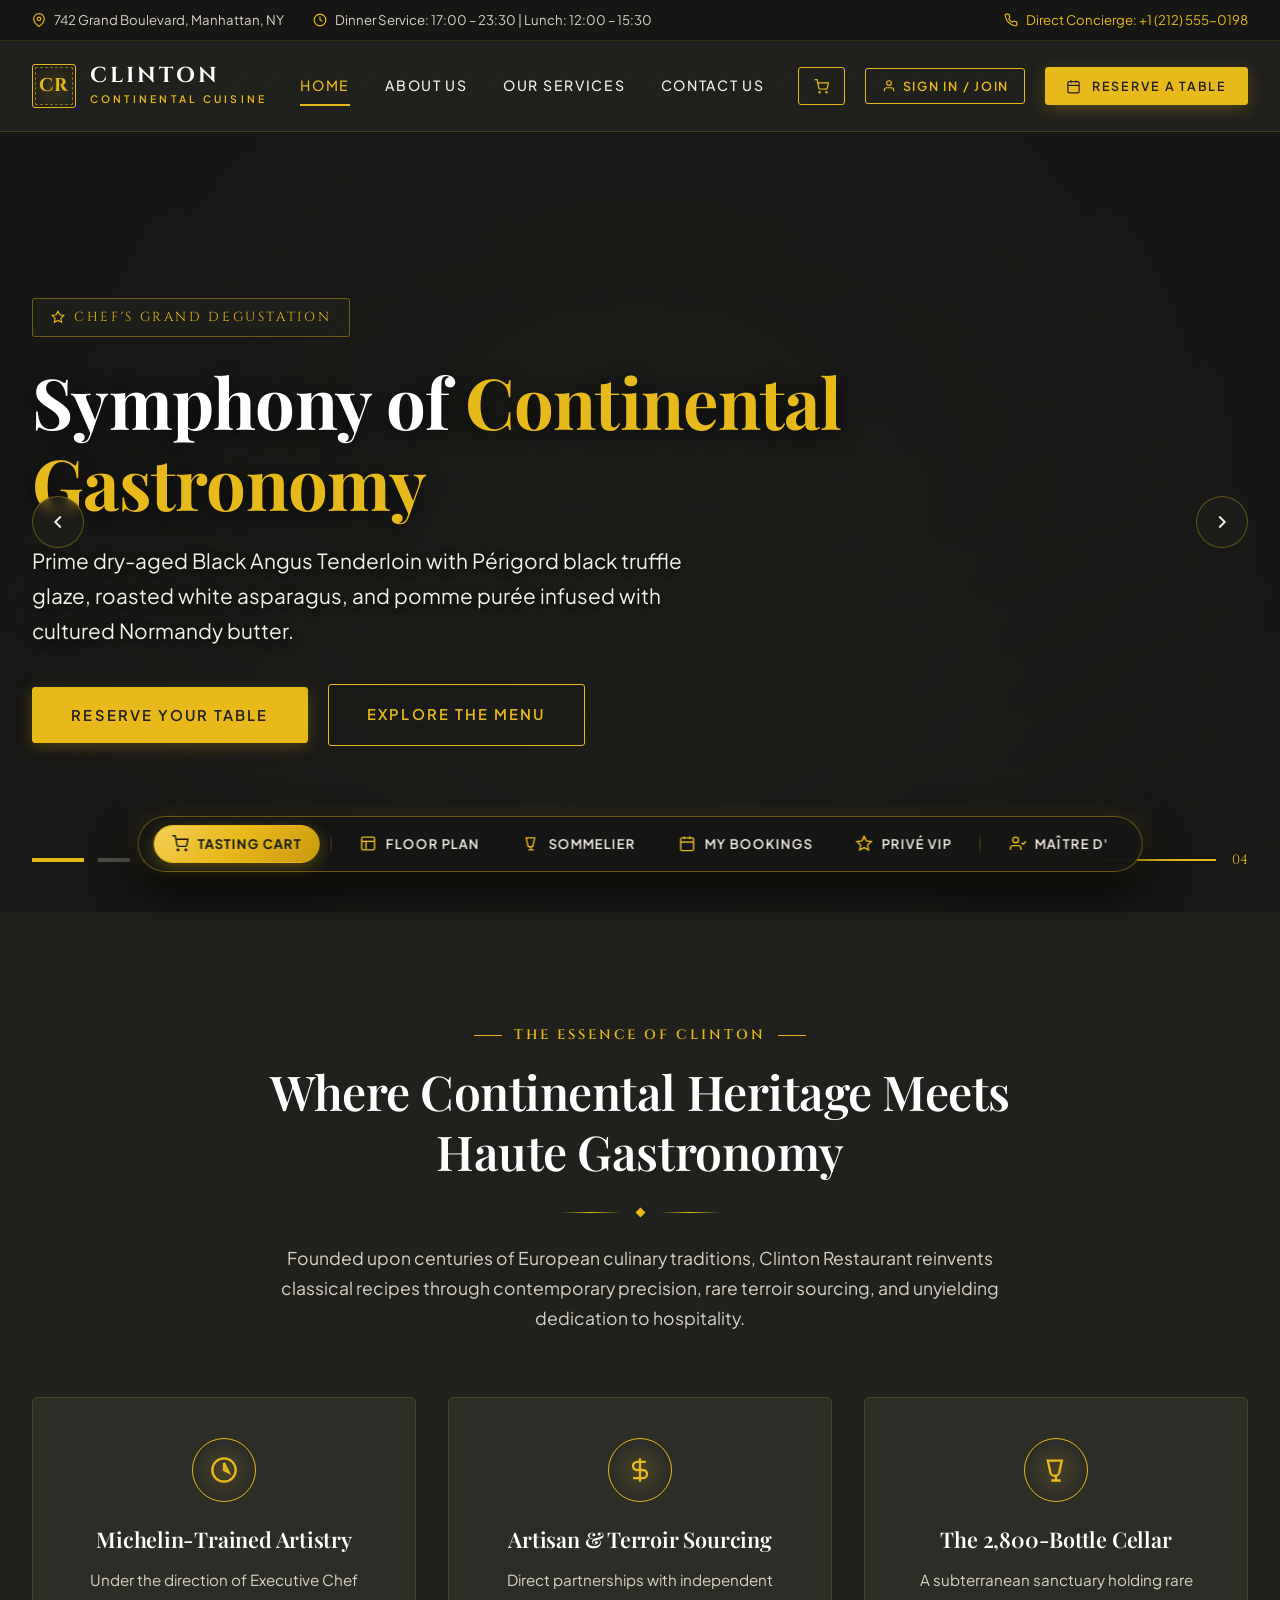
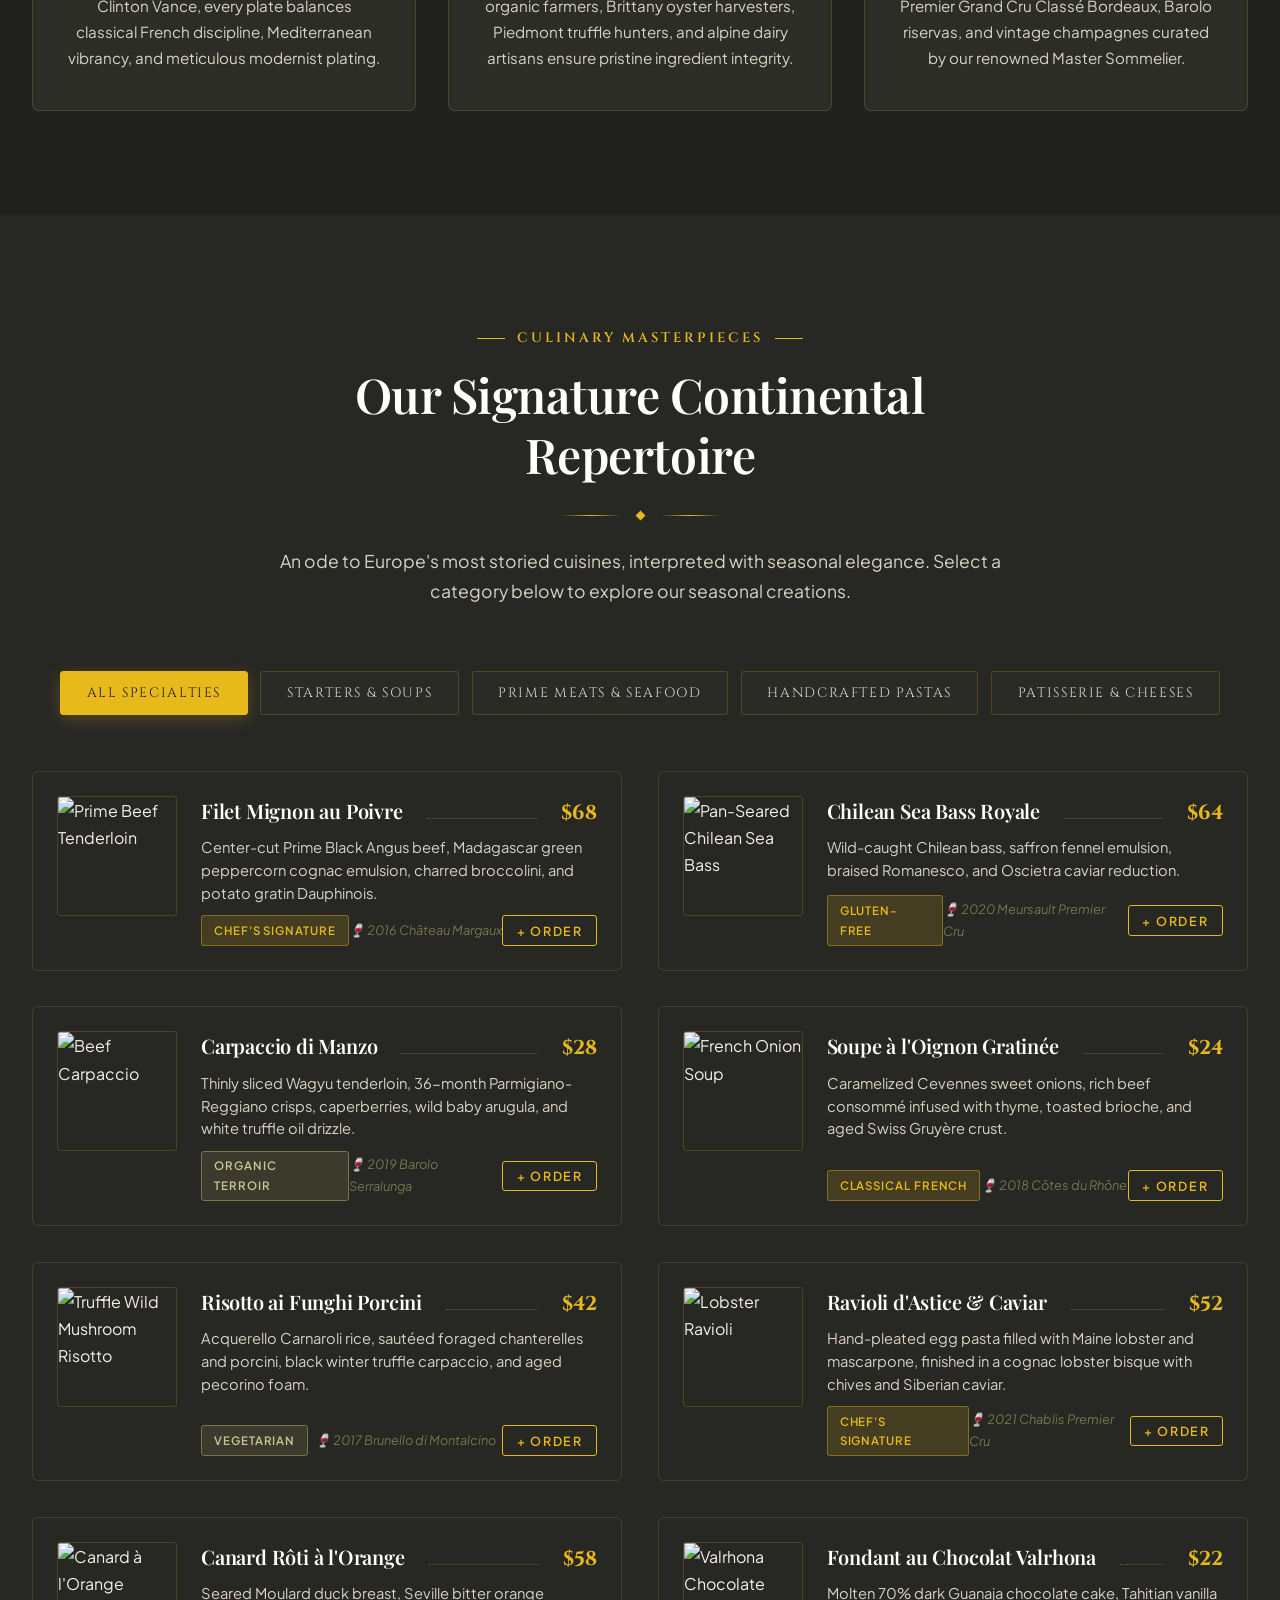
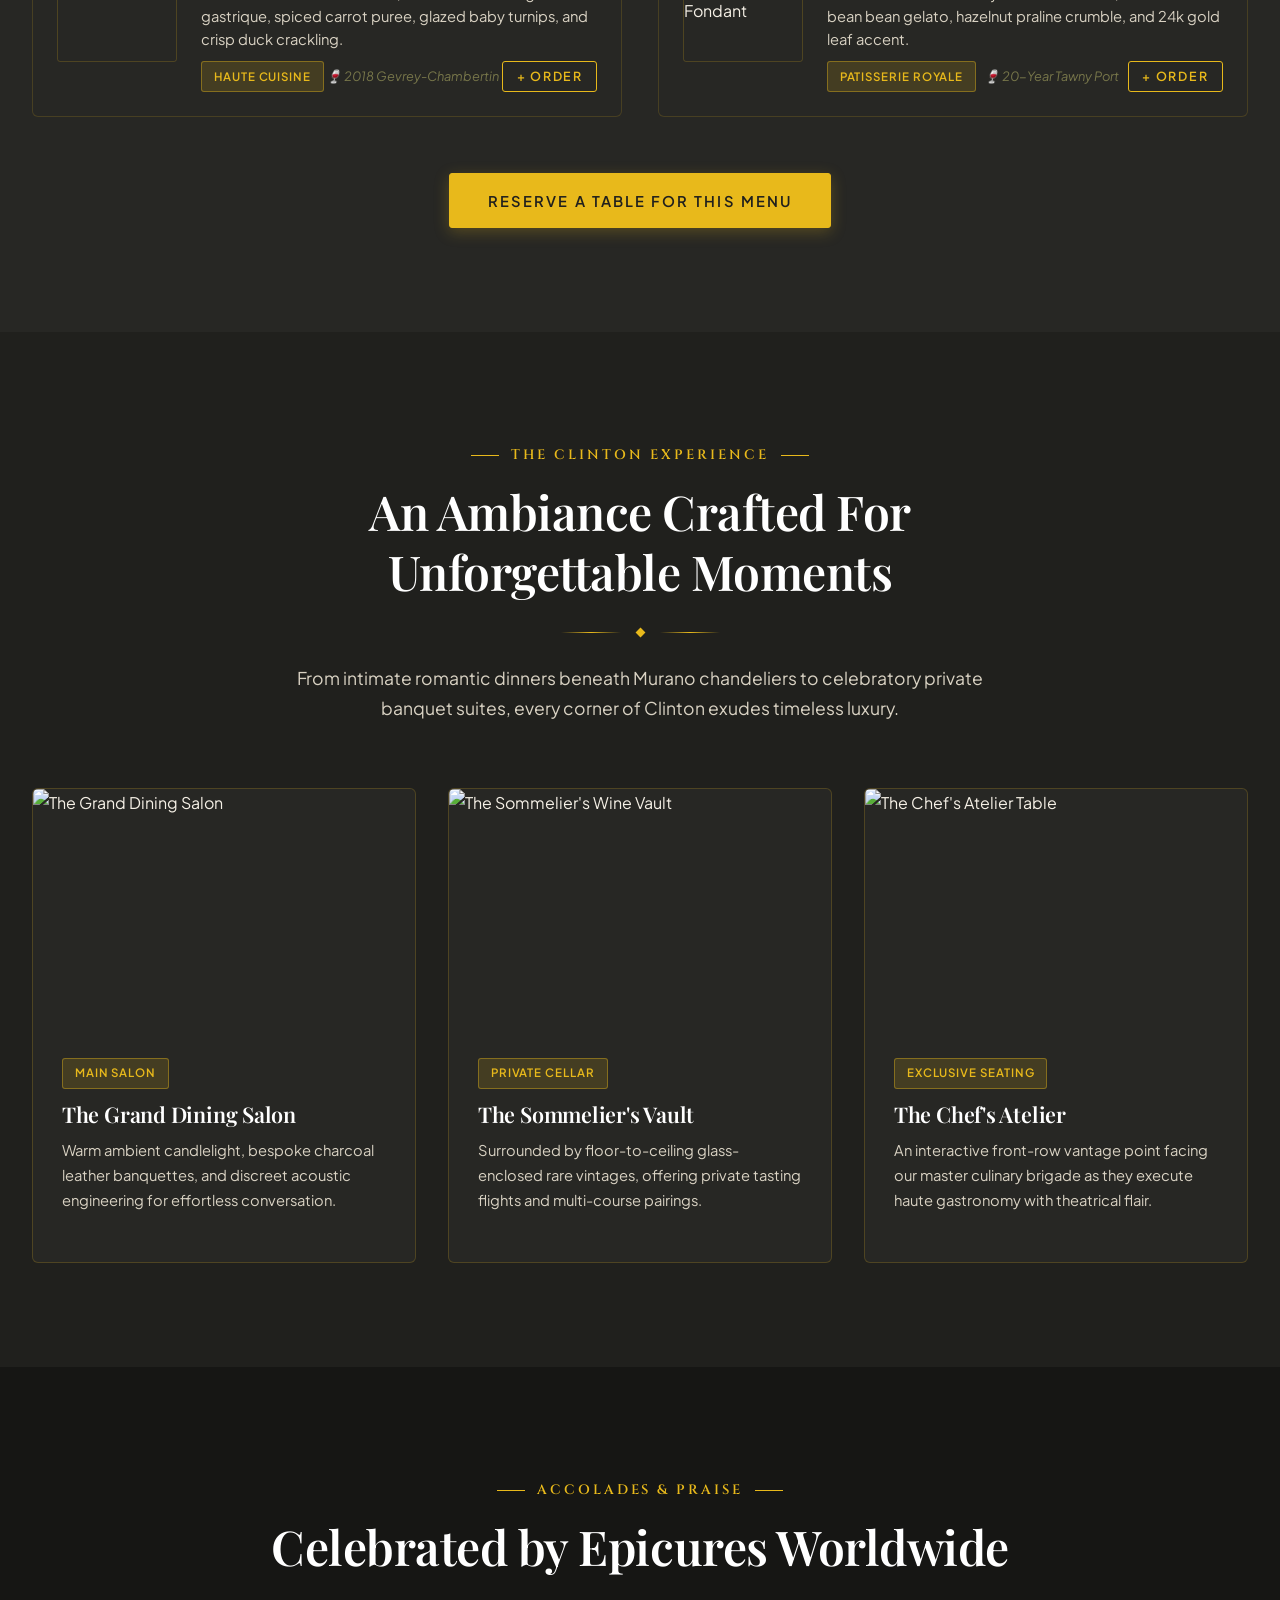
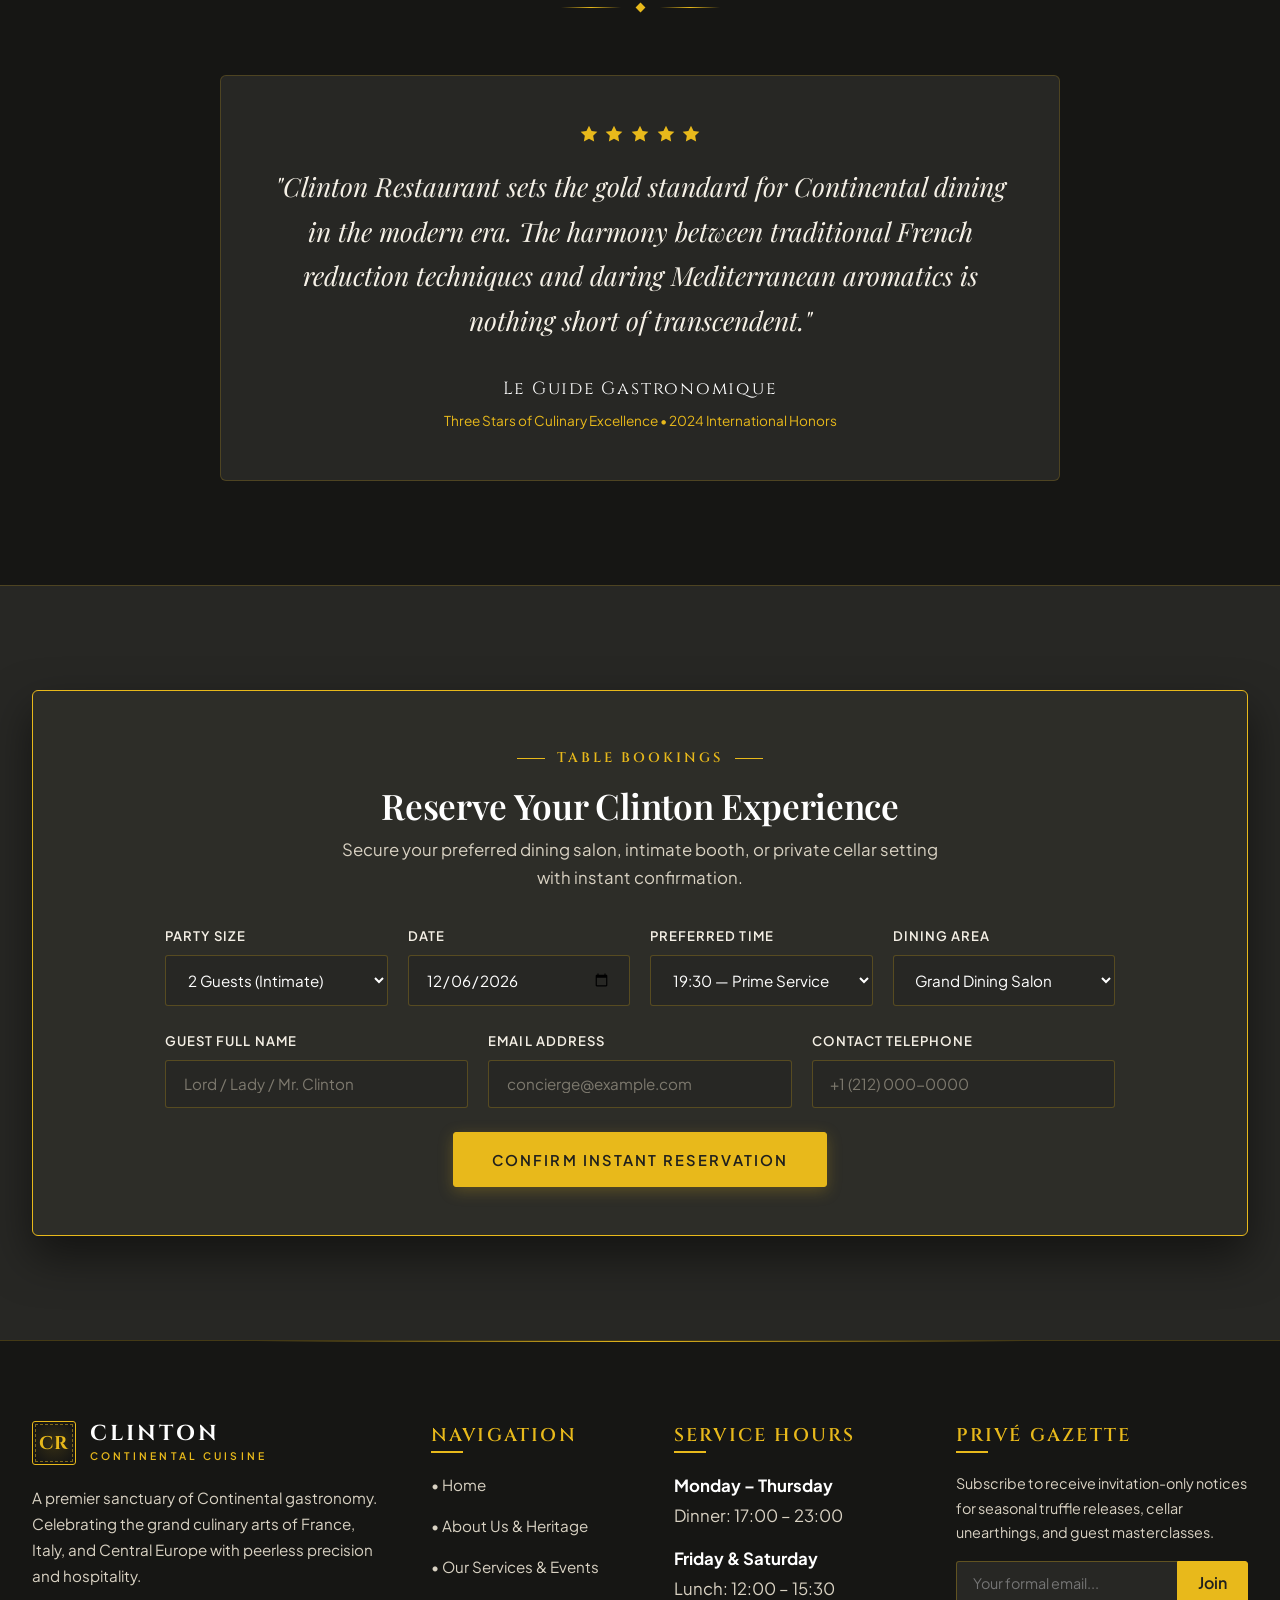
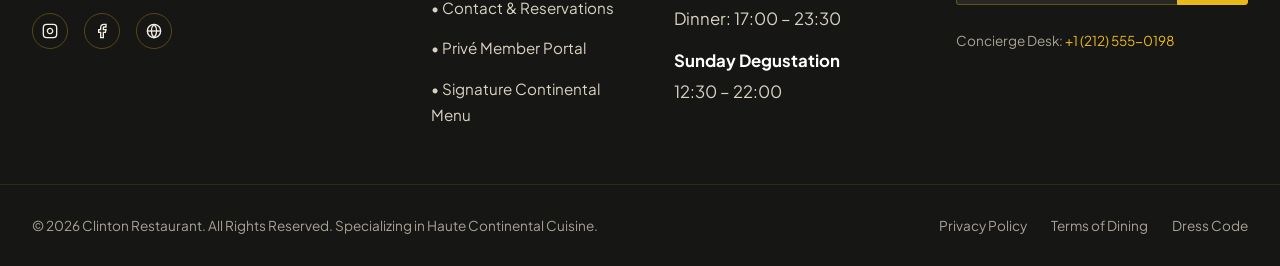
==== commit da8cc074: "Add full user authentication system with Privé login, register, 1-click demo accounts, and session a" ====
--- a/index.html
+++ b/index.html
@@ -714,6 +714,7 @@
             <li><a href="about.html" class="footer-link">&bull; About Us & Heritage</a></li>
             <li><a href="services.html" class="footer-link">&bull; Our Services & Events</a></li>
             <li><a href="contact.html" class="footer-link">&bull; Contact & Reservations</a></li>
+            <li><a href="#" class="footer-link" data-open-auth="signin">&bull; Privé Member Portal</a></li>
             <li><a href="#signature-menu" class="footer-link">&bull; Signature Continental Menu</a></li>
           </ul>
         </div>
--- a/assets/css/webapp.css
+++ b/assets/css/webapp.css
@@ -679,3 +679,253 @@
     grid-template-columns: 1fr;
   }
 }
+/* ==========================================================================
+   CLINTON RESTAURANT — AUTHENTICATION & MEMBER SUITE STYLES
+   ========================================================================== */
+
+/* Header User Profile Widget */
+.user-auth-widget {
+  position: relative;
+}
+
+.user-profile-btn {
+  display: inline-flex;
+  align-items: center;
+  gap: 0.65rem;
+  background: rgba(36, 36, 32, 0.85);
+  border: 1px solid rgba(232, 185, 27, 0.4);
+  color: var(--color-warm-cream);
+  padding: 0.45rem 0.9rem;
+  border-radius: 30px;
+  cursor: pointer;
+  font-family: var(--font-sans-body);
+  font-size: 0.82rem;
+  font-weight: 600;
+  transition: all var(--transition-fast);
+}
+
+.user-profile-btn:hover {
+  background: rgba(232, 185, 27, 0.18);
+  border-color: var(--color-mustard-gold);
+  color: var(--color-pure-white);
+  box-shadow: 0 0 15px rgba(232, 185, 27, 0.25);
+}
+
+.user-avatar-badge {
+  width: 26px;
+  height: 26px;
+  border-radius: 50%;
+  background: var(--color-mustard-gold);
+  color: var(--color-charcoal-black);
+  font-family: var(--font-serif-accent);
+  font-weight: 800;
+  font-size: 0.75rem;
+  display: flex;
+  align-items: center;
+  justify-content: center;
+}
+
+.user-profile-dropdown {
+  position: absolute;
+  top: calc(100% + 10px);
+  right: 0;
+  width: 280px;
+  background: var(--color-charcoal-deep);
+  border: 1px solid var(--color-mustard-gold);
+  border-radius: var(--radius-sm);
+  padding: 1.25rem;
+  box-shadow: 0 20px 45px rgba(0, 0, 0, 0.8), 0 0 25px rgba(232, 185, 27, 0.15);
+  opacity: 0;
+  visibility: hidden;
+  transform: translateY(10px);
+  transition: all var(--transition-fast);
+  z-index: 2100;
+}
+
+.user-profile-dropdown.is-active {
+  opacity: 1;
+  visibility: visible;
+  transform: translateY(0);
+}
+
+.dropdown-user-header {
+  border-bottom: 1px solid rgba(232, 185, 27, 0.2);
+  padding-bottom: 0.85rem;
+  margin-bottom: 0.85rem;
+}
+
+.dropdown-user-name {
+  font-family: var(--font-serif-display);
+  font-size: 1.15rem;
+  color: var(--color-pure-white);
+  font-weight: 700;
+  margin-bottom: 0.2rem;
+}
+
+.dropdown-user-role {
+  font-size: 0.75rem;
+  font-family: var(--font-serif-accent);
+  letter-spacing: 0.1em;
+  text-transform: uppercase;
+  color: var(--color-mustard-gold);
+}
+
+.dropdown-menu-list {
+  display: flex;
+  flex-direction: column;
+  gap: 0.5rem;
+}
+
+.dropdown-menu-item {
+  display: flex;
+  align-items: center;
+  gap: 0.65rem;
+  color: var(--color-warm-cream);
+  font-size: 0.85rem;
+  padding: 0.45rem 0.5rem;
+  border-radius: var(--radius-xs);
+  cursor: pointer;
+  background: transparent;
+  border: none;
+  width: 100%;
+  text-align: left;
+  transition: all var(--transition-fast);
+}
+
+.dropdown-menu-item:hover {
+  background: rgba(232, 185, 27, 0.15);
+  color: var(--color-mustard-gold);
+  padding-left: 0.85rem;
+}
+
+.dropdown-menu-item svg {
+  width: 16px;
+  height: 16px;
+  color: var(--color-mustard-gold);
+}
+
+.dropdown-logout-btn {
+  margin-top: 0.75rem;
+  padding-top: 0.75rem;
+  border-top: 1px solid rgba(232, 185, 27, 0.15);
+  color: #EF4444;
+}
+
+.dropdown-logout-btn:hover {
+  background: rgba(239, 68, 68, 0.15);
+  color: #EF4444;
+}
+
+/* Auth Modal Tabs & Demo Badges */
+.auth-nav-tabs {
+  display: flex;
+  border-bottom: 1px solid rgba(232, 185, 27, 0.25);
+  margin-bottom: 2rem;
+}
+
+.auth-nav-tab {
+  flex: 1;
+  background: transparent;
+  border: none;
+  border-bottom: 2px solid transparent;
+  color: var(--color-cream-dim);
+  padding: 0.85rem 1rem;
+  font-family: var(--font-serif-accent);
+  font-size: 0.95rem;
+  font-weight: 700;
+  letter-spacing: 0.1em;
+  text-transform: uppercase;
+  cursor: pointer;
+  transition: all var(--transition-fast);
+}
+
+.auth-nav-tab.is-active {
+  color: var(--color-mustard-gold);
+  border-bottom-color: var(--color-mustard-gold);
+}
+
+.demo-login-box {
+  background: rgba(232, 185, 27, 0.08);
+  border: 1px dashed rgba(232, 185, 27, 0.35);
+  border-radius: var(--radius-xs);
+  padding: 1rem;
+  margin-bottom: 1.5rem;
+}
+
+.demo-login-title {
+  font-family: var(--font-serif-accent);
+  font-size: 0.75rem;
+  letter-spacing: 0.12em;
+  text-transform: uppercase;
+  color: var(--color-mustard-gold);
+  margin-bottom: 0.65rem;
+  display: flex;
+  align-items: center;
+  gap: 0.4rem;
+}
+
+.demo-chips-grid {
+  display: grid;
+  grid-template-columns: repeat(3, 1fr);
+  gap: 0.6rem;
+}
+
+.demo-chip-btn {
+  background: var(--color-charcoal-deep);
+  border: 1px solid rgba(232, 185, 27, 0.25);
+  border-radius: var(--radius-xs);
+  color: var(--color-warm-cream);
+  padding: 0.45rem 0.5rem;
+  font-size: 0.78rem;
+  cursor: pointer;
+  text-align: center;
+  transition: all var(--transition-fast);
+}
+
+.demo-chip-btn:hover {
+  background: var(--color-mustard-gold);
+  color: var(--color-charcoal-black);
+  border-color: var(--color-mustard-gold);
+  font-weight: 700;
+}
+
+.password-input-wrap {
+  position: relative;
+}
+
+.password-toggle-eye {
+  position: absolute;
+  right: 0.85rem;
+  top: 50%;
+  transform: translateY(-50%);
+  background: transparent;
+  border: none;
+  color: var(--color-cream-dim);
+  cursor: pointer;
+  padding: 0;
+  display: flex;
+  align-items: center;
+}
+
+.password-toggle-eye:hover {
+  color: var(--color-mustard-gold);
+}
+
+@media (max-width: 768px) {
+  .user-signin-trigger span {
+    display: none;
+  }
+  .user-signin-trigger {
+    padding: 0.5rem 0.65rem !important;
+  }
+  .user-profile-btn {
+    padding: 0.35rem 0.55rem;
+  }
+  .user-profile-btn .user-display-name {
+    display: none;
+  }
+  .user-profile-dropdown {
+    right: -40px;
+    width: 260px;
+  }
+}
